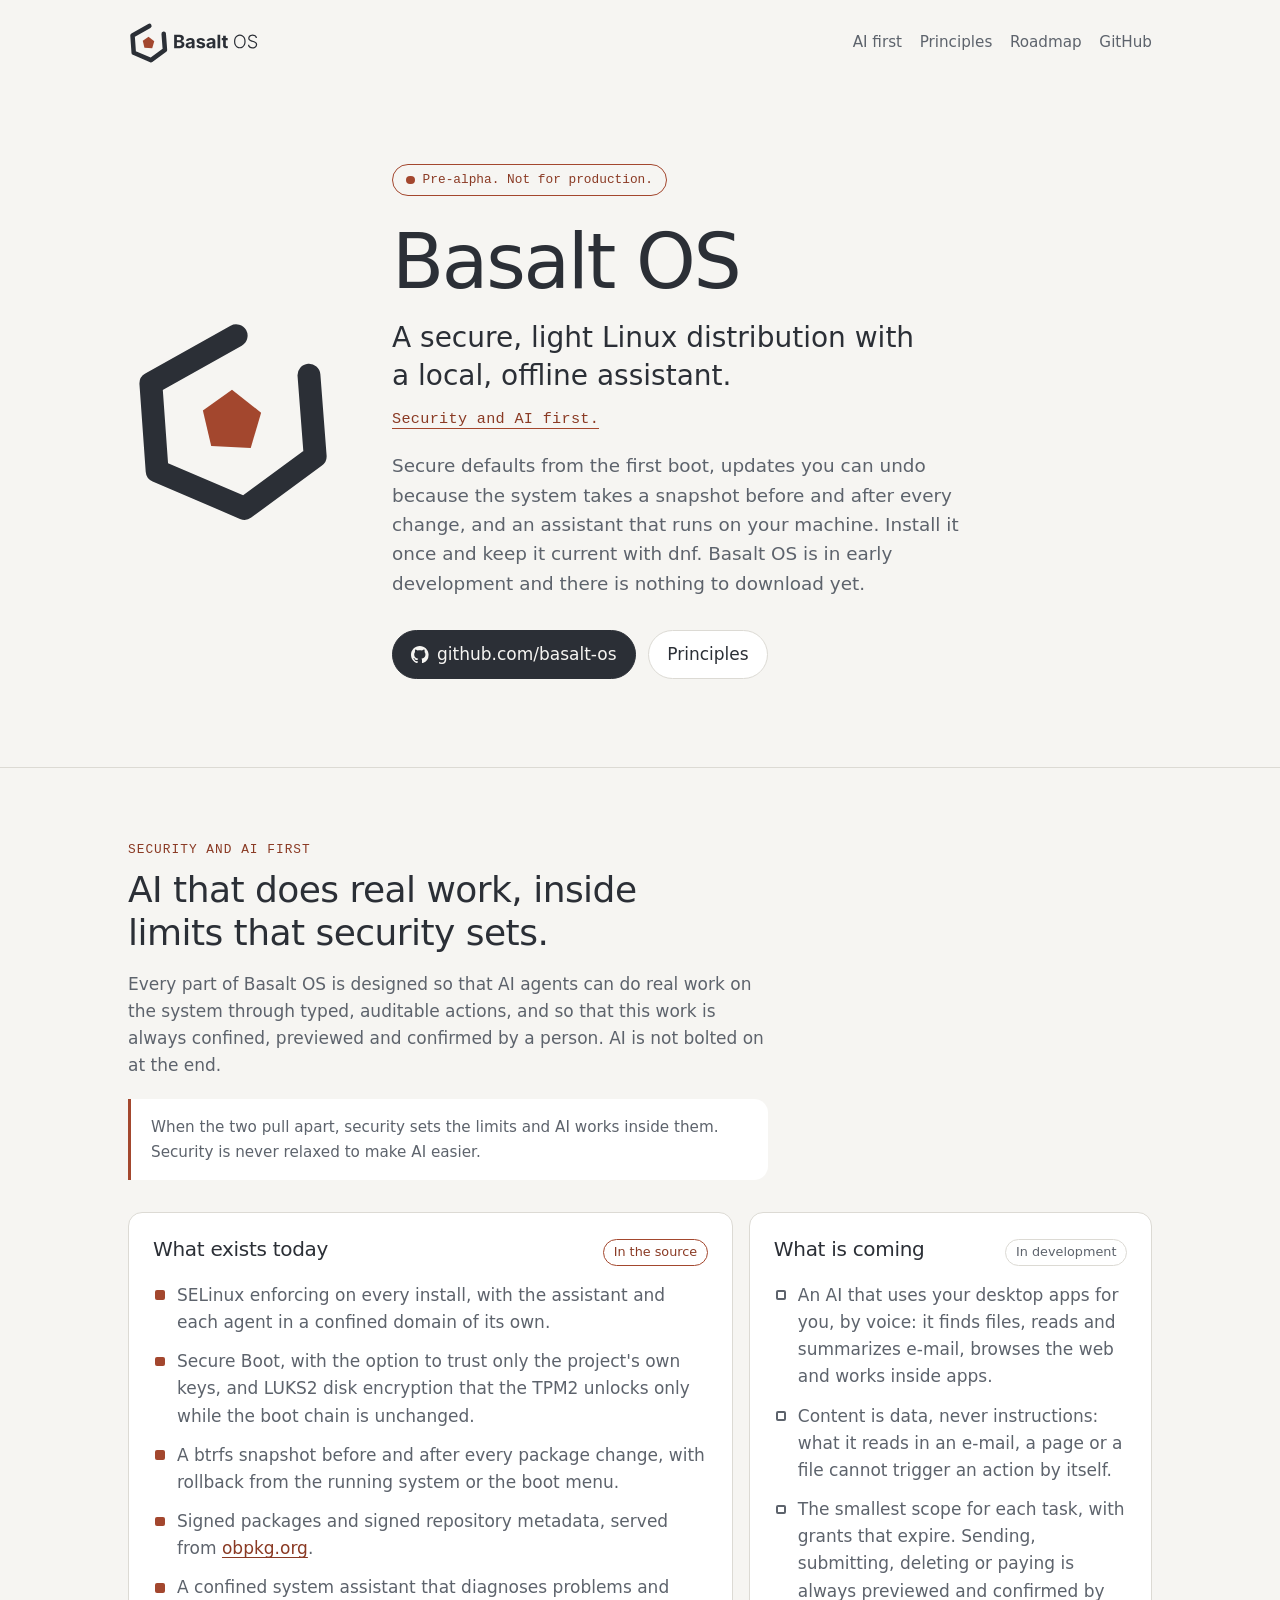
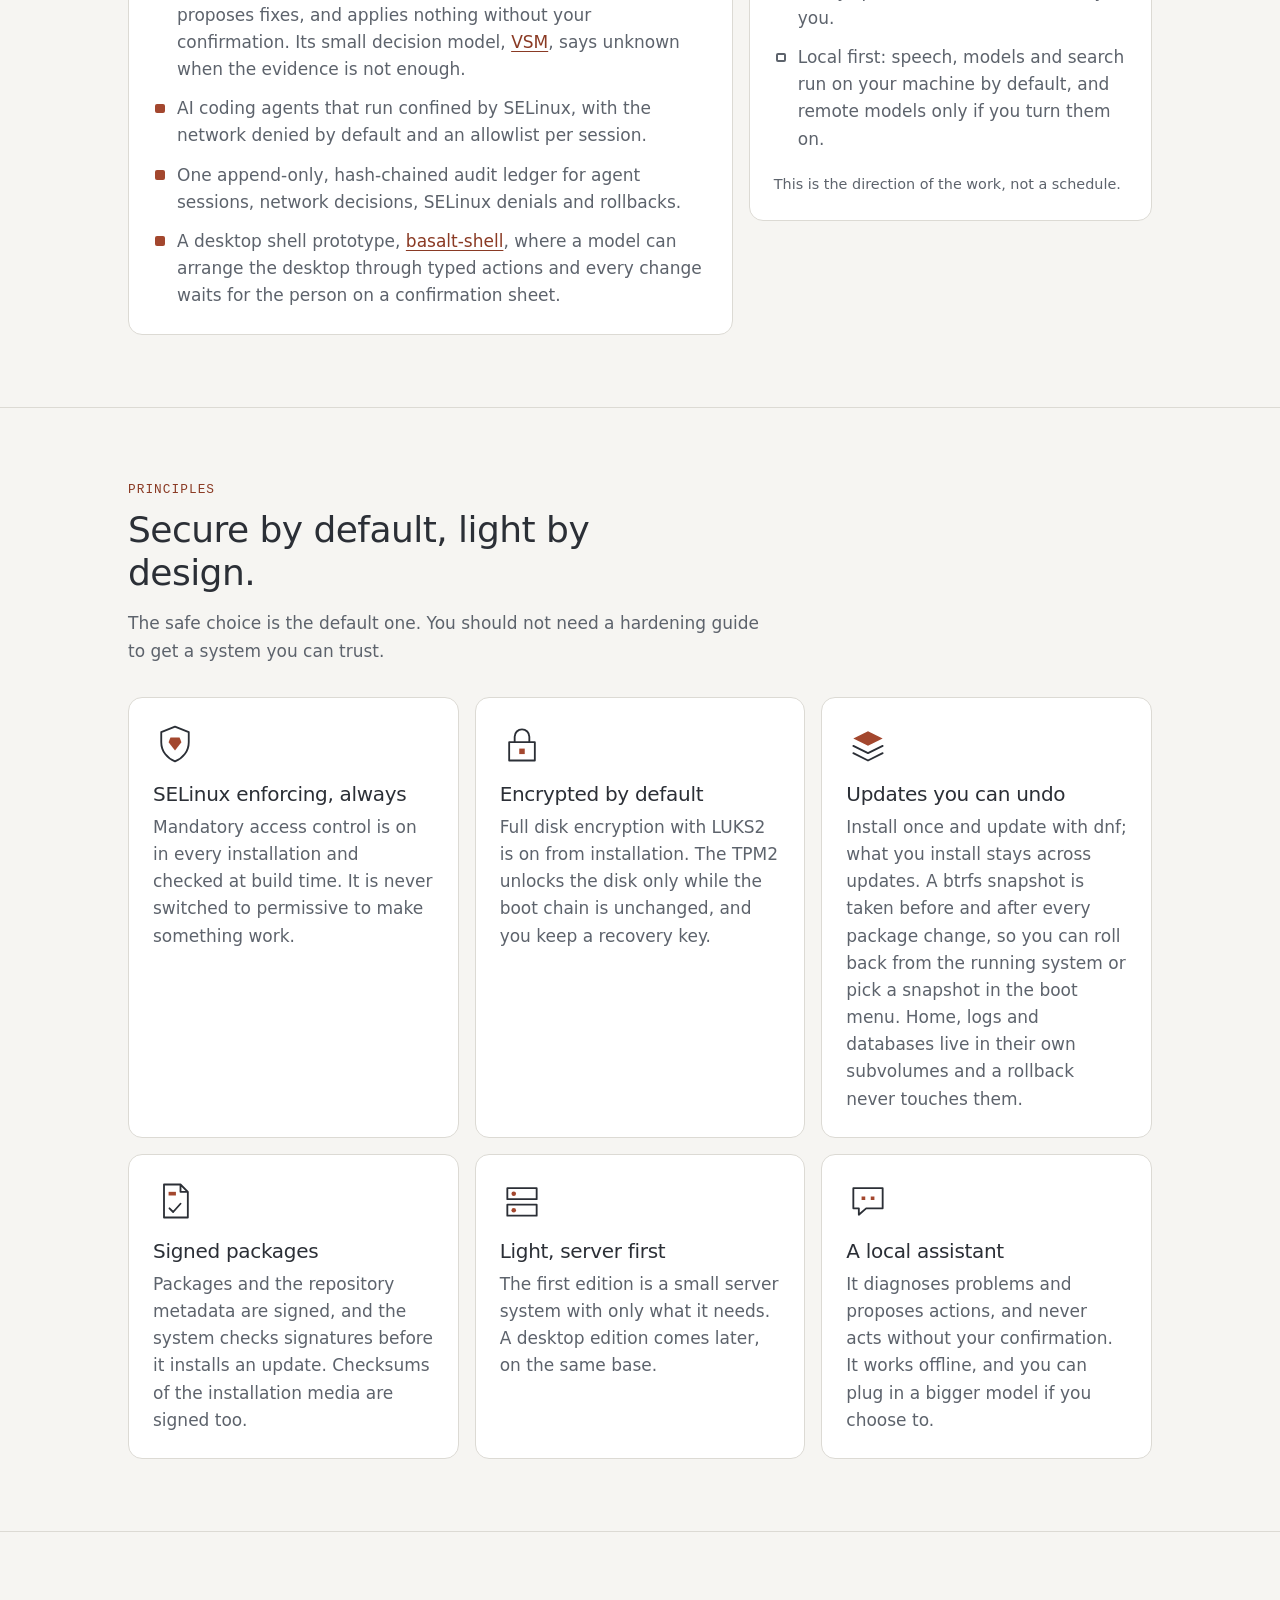
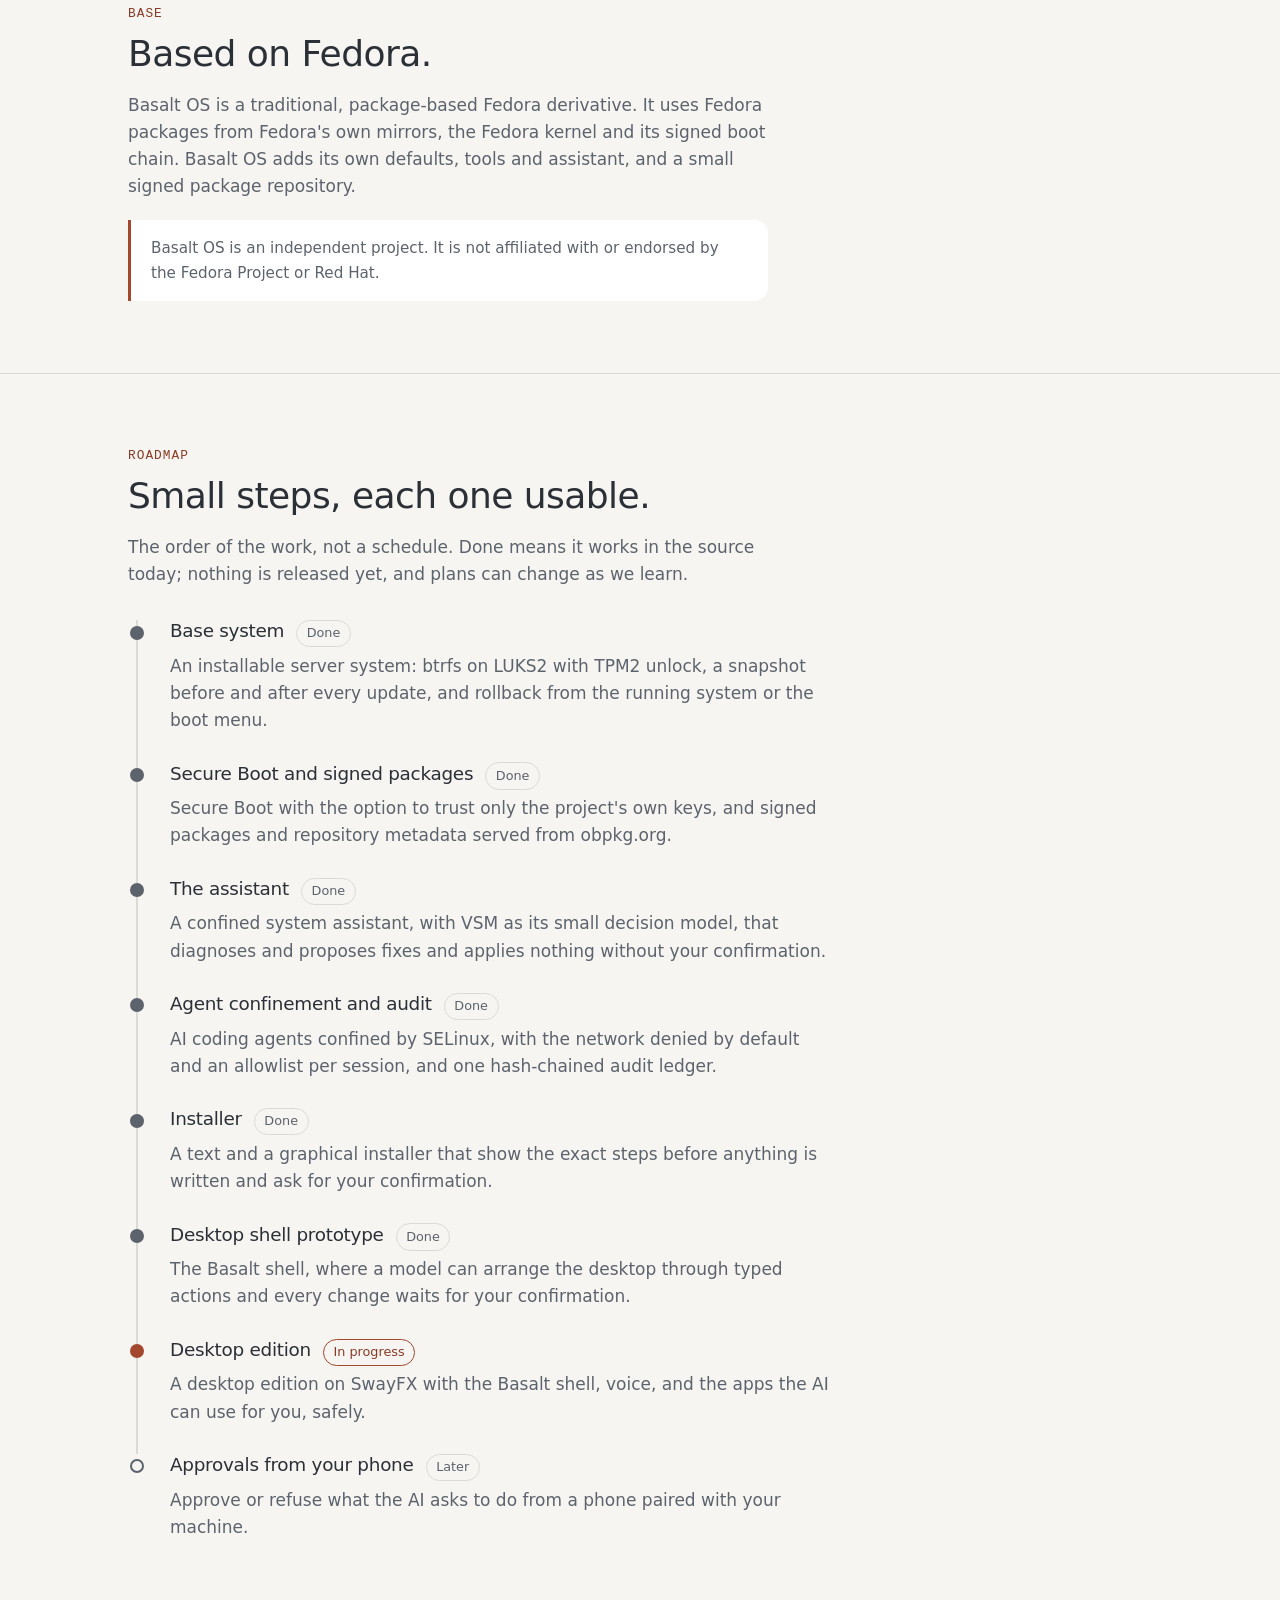
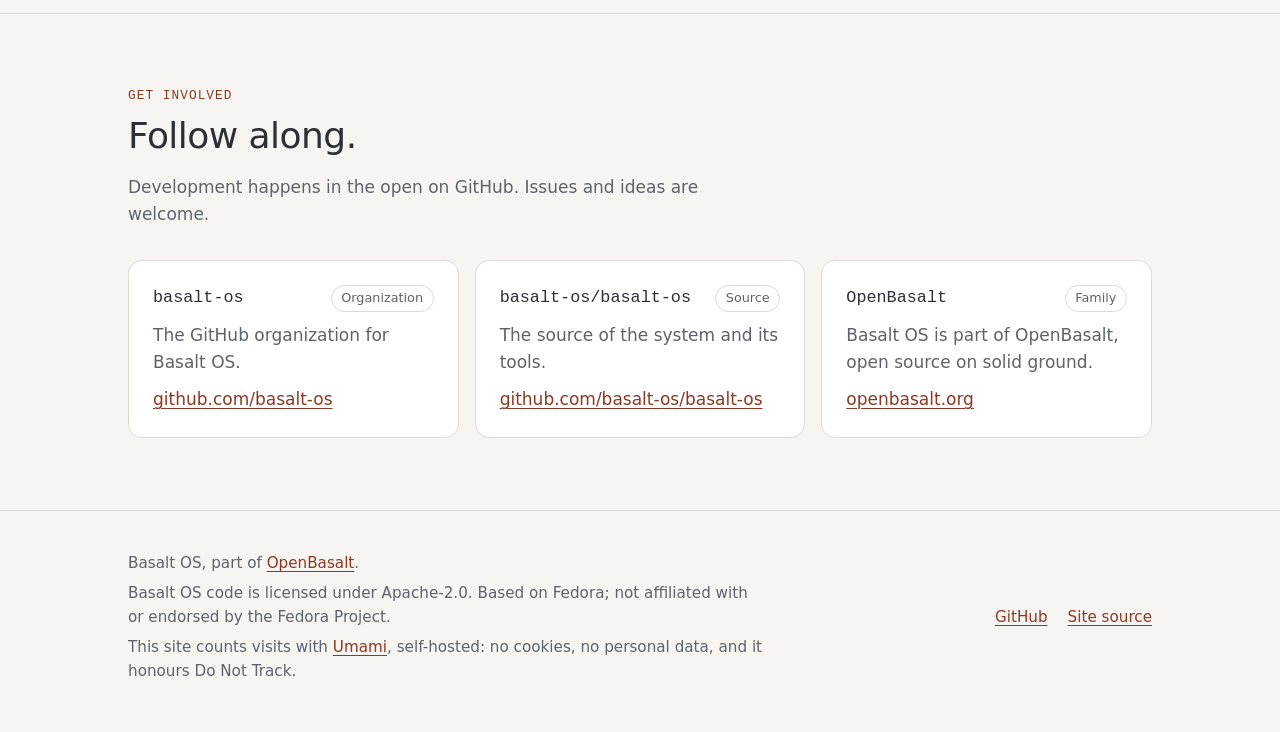
==== index.html @ 0cd630f9 "Home: roadmap matches the current state Mark what works in the source today as done (base system, Se" ====
<!doctype html>
<html lang="en">
  <head>
    <meta charset="utf-8" />
    <meta name="viewport" content="width=device-width, initial-scale=1" />
    <title>Basalt OS: a secure, light Linux distribution</title>
    <meta
      name="description"
      content="Security and AI first. Basalt OS is a secure, light Linux distribution based on Fedora, with encryption on by default, automatic snapshots and rollback around every update, and a local assistant that works offline. Pre-alpha."
    />
    <link rel="canonical" href="https://basalt-os.org/" />
    <meta name="theme-color" content="#f6f5f2" media="(prefers-color-scheme: light)" />
    <meta name="theme-color" content="#14171b" media="(prefers-color-scheme: dark)" />

    <link rel="icon" href="favicon.ico" sizes="32x32" />
    <link rel="icon" href="assets/favicon.svg" type="image/svg+xml" />
    <link rel="apple-touch-icon" href="assets/apple-touch-icon.png" />

    <meta property="og:type" content="website" />
    <meta property="og:site_name" content="Basalt OS" />
    <meta property="og:title" content="Basalt OS: a secure, light Linux distribution" />
    <meta
      property="og:description"
      content="Secure defaults, updates you can undo with automatic snapshots, and a local assistant that works offline. Based on Fedora. Pre-alpha."
    />
    <meta property="og:url" content="https://basalt-os.org/" />
    <meta property="og:image" content="https://basalt-os.org/assets/social-preview.png" />
    <meta property="og:image:width" content="1280" />
    <meta property="og:image:height" content="640" />
    <meta property="og:image:alt" content="Basalt OS logo: an open hexagonal basalt column ring with a terra roxa core, and the line A secure, light Linux distribution with a local, offline assistant." />
    <meta name="twitter:card" content="summary_large_image" />
    <meta name="twitter:title" content="Basalt OS: a secure, light Linux distribution" />
    <meta
      name="twitter:description"
      content="Secure defaults, updates you can undo with automatic snapshots, and a local assistant that works offline. Based on Fedora. Pre-alpha."
    />
    <meta name="twitter:image" content="https://basalt-os.org/assets/social-preview.png" />

    <link rel="stylesheet" href="assets/site.css?v=4" />
    <!-- Umami, self-hosted. No cookies, no cross-site identifier, no personal
         data. data-do-not-track makes it stand down for anyone whose browser
         asks not to be tracked, and data-domains keeps it quiet on forks and
         local previews. umami-filter.js (data-before-send) leaves automated
         browsers out of the count without blocking them. -->
    <script defer src="assets/umami-filter.js?v=1"></script>
    <script
      defer
      src="https://analytics.openbasalt.org/script.js"
      data-website-id="22a334d6-222d-4003-ab4c-a8d1c4f8b60f"
      data-domains="basalt-os.org,www.basalt-os.org"
      data-do-not-track="true"
      data-before-send="umamiBeforeSend"
    ></script>
  </head>
  <body>
    <a class="skip" href="#main">Skip to content</a>

    <header class="site-header">
      <div class="wrap">
        <a class="brand" href="./" aria-label="Basalt OS home">
          <picture>
            <source srcset="assets/lockup-on-dark.svg" media="(prefers-color-scheme: dark)" />
            <img src="assets/lockup.svg" width="634" height="200" alt="Basalt OS" />
          </picture>
        </a>
        <nav class="nav" aria-label="Main">
          <a class="nav-optional" href="#ai-first">AI first</a>
          <a class="nav-optional" href="#principles">Principles</a>
          <a href="#roadmap">Roadmap</a>
          <a href="https://github.com/basalt-os">GitHub</a>
        </nav>
      </div>
    </header>

    <main id="main">
      <section class="wrap hero" aria-labelledby="hero-title">
        <svg class="hero-mark" viewBox="0 0 512 512" role="img" aria-label="Basalt OS logo">
          <path class="mark-ring" d="M 445.44,143.36 L 460.80,343.04 L 286.72,471.04 L 71.68,378.88 L 56.32,163.84 L 266.24,46.08" fill="none" stroke-width="56.32" stroke-linejoin="round" stroke-linecap="round" />
          <polygon class="mark-core" points="256.00,179.20 327.68,235.52 302.08,322.56 204.80,317.44 184.32,230.40" />
        </svg>
        <div>
          <p class="status"><span class="status-dot" aria-hidden="true"></span>Pre-alpha. Not for production.</p>
          <h1 id="hero-title">Basalt OS</h1>
          <p class="tagline">A secure, light Linux distribution with a local, offline assistant.</p>
          <p class="motto"><a href="#ai-first">Security and AI first.</a></p>
          <p class="lede">
            Secure defaults from the first boot, updates you can undo because the system takes a
            snapshot before and after every change, and an assistant that runs on your machine.
            Install it once and keep it current with dnf.
            Basalt OS is in early development and there is nothing to download yet.
          </p>
          <div class="actions">
            <a class="button primary" href="https://github.com/basalt-os">
              <svg viewBox="0 0 16 16" aria-hidden="true" focusable="false" fill="currentColor"><path d="M8 0C3.58 0 0 3.58 0 8c0 3.54 2.29 6.53 5.47 7.59.4.07.55-.17.55-.38 0-.19-.01-.82-.01-1.49-2.01.37-2.53-.49-2.69-.94-.09-.23-.48-.94-.82-1.13-.28-.15-.68-.52-.01-.53.63-.01 1.08.58 1.23.82.72 1.21 1.87.87 2.33.66.07-.52.28-.87.51-1.07-1.78-.2-3.64-.89-3.64-3.95 0-.87.31-1.59.82-2.15-.08-.2-.36-1.02.08-2.12 0 0 .67-.21 2.2.82.64-.18 1.32-.27 2-.27.68 0 1.36.09 2 .27 1.53-1.04 2.2-.82 2.2-.82.44 1.1.16 1.92.08 2.12.51.56.82 1.27.82 2.15 0 3.07-1.87 3.75-3.65 3.95.29.25.54.73.54 1.48 0 1.07-.01 1.93-.01 2.2 0 .21.15.46.55.38A8.013 8.013 0 0016 8c0-4.42-3.58-8-8-8z"/></svg>
              github.com/basalt-os
            </a>
            <a class="button" href="#principles">Principles</a>
          </div>
        </div>
      </section>

      <section id="ai-first" class="section" aria-labelledby="ai-first-title">
        <div class="wrap">
          <p class="eyebrow">Security and AI first</p>
          <h2 id="ai-first-title">AI that does real work, inside limits that security sets.</h2>
          <p class="section-intro">
            Every part of Basalt OS is designed so that AI agents can do real work on the system
            through typed, auditable actions, and so that this work is always confined, previewed
            and confirmed by a person. AI is not bolted on at the end.
          </p>
          <p class="note">
            When the two pull apart, security sets the limits and AI works inside them. Security is
            never relaxed to make AI easier.
          </p>
          <div class="ai-columns">
            <div class="ai-col">
              <div class="step-head">
                <h3>What exists today</h3>
                <span class="tag tag-current">In the source</span>
              </div>
              <ul class="checklist">
                <li>SELinux enforcing on every install, with the assistant and each agent in a confined domain of its own.</li>
                <li>Secure Boot, with the option to trust only the project's own keys, and LUKS2 disk encryption that the TPM2 unlocks only while the boot chain is unchanged.</li>
                <li>A btrfs snapshot before and after every package change, with rollback from the running system or the boot menu.</li>
                <li>Signed packages and signed repository metadata, served from <a href="https://obpkg.org/">obpkg.org</a>.</li>
                <li>A confined system assistant that diagnoses problems and proposes fixes, and applies nothing without your confirmation. Its small decision model, <a href="https://github.com/basalt-os/vsm">VSM</a>, says unknown when the evidence is not enough.</li>
                <li>AI coding agents that run confined by SELinux, with the network denied by default and an allowlist per session.</li>
                <li>One append-only, hash-chained audit ledger for agent sessions, network decisions, SELinux denials and rollbacks.</li>
                <li>A desktop shell prototype, <a href="https://github.com/basalt-os/basalt-shell">basalt-shell</a>, where a model can arrange the desktop through typed actions and every change waits for the person on a confirmation sheet.</li>
              </ul>
            </div>
            <div class="ai-col">
              <div class="step-head">
                <h3>What is coming</h3>
                <span class="tag">In development</span>
              </div>
              <ul class="checklist checklist-soon">
                <li>An AI that uses your desktop apps for you, by voice: it finds files, reads and summarizes e-mail, browses the web and works inside apps.</li>
                <li>Content is data, never instructions: what it reads in an e-mail, a page or a file cannot trigger an action by itself.</li>
                <li>The smallest scope for each task, with grants that expire. Sending, submitting, deleting or paying is always previewed and confirmed by you.</li>
                <li>Local first: speech, models and search run on your machine by default, and remote models only if you turn them on.</li>
              </ul>
              <p class="col-note">This is the direction of the work, not a schedule.</p>
            </div>
          </div>
        </div>
      </section>

      <section id="principles" class="section" aria-labelledby="principles-title">
        <div class="wrap">
          <p class="eyebrow">Principles</p>
          <h2 id="principles-title">Secure by default, light by design.</h2>
          <p class="section-intro">
            The safe choice is the default one. You should not need a hardening guide to get a system
            you can trust.
          </p>
          <ul class="principles">
            <li class="principle">
              <svg viewBox="0 0 48 48" aria-hidden="true" focusable="false">
                <path class="icon-line" d="M24 5l15 6v11c0 10-6.5 17.5-15 21-8.5-3.5-15-11-15-21V11z" />
                <path class="icon-fill" d="M19 17h10l2 5-7 9-7-9z" />
              </svg>
              <h3>SELinux enforcing, always</h3>
              <p>
                Mandatory access control is on in every installation and checked at build time. It is never
                switched to permissive to make something work.
              </p>
            </li>
            <li class="principle">
              <svg viewBox="0 0 48 48" aria-hidden="true" focusable="false">
                <path class="icon-line" d="M10 22h28v20H10zM16 22v-6a8 8 0 0116 0v6" />
                <path class="icon-fill" d="M21 29h6v6h-6z" />
              </svg>
              <h3>Encrypted by default</h3>
              <p>
                Full disk encryption with LUKS2 is on from installation. The TPM2 unlocks the disk
                only while the boot chain is unchanged, and you keep a recovery key.
              </p>
            </li>
            <li class="principle">
              <svg viewBox="0 0 48 48" aria-hidden="true" focusable="false">
                <path class="icon-line" d="M8 34l16 8 16-8M8 26l16 8 16-8" />
                <path class="icon-fill" d="M8 18l16-8 16 8-16 8z" />
              </svg>
              <h3>Updates you can undo</h3>
              <p>
                Install once and update with dnf; what you install stays across updates. A btrfs
                snapshot is taken before and after every package change, so you can roll back from
                the running system or pick a snapshot in the boot menu. Home, logs and databases
                live in their own subvolumes and a rollback never touches them.
              </p>
            </li>
            <li class="principle">
              <svg viewBox="0 0 48 48" aria-hidden="true" focusable="false">
                <path class="icon-line" d="M12 6h18l8 8v28H12zM30 6v8h8M18 32l4 4 8-9" />
                <path class="icon-fill" d="M17 14h8v4h-8z" />
              </svg>
              <h3>Signed packages</h3>
              <p>
                Packages and the repository metadata are signed, and the system checks signatures
                before it installs an update. Checksums of the installation media are signed too.
              </p>
            </li>
            <li class="principle">
              <svg viewBox="0 0 48 48" aria-hidden="true" focusable="false">
                <path class="icon-line" d="M8 10h32v12H8zM8 28h32v12H8z" />
                <circle class="icon-fill" cx="15" cy="16" r="2.5" />
                <circle class="icon-fill" cx="15" cy="34" r="2.5" />
              </svg>
              <h3>Light, server first</h3>
              <p>
                The first edition is a small server system with only what it needs. A desktop edition
                comes later, on the same base.
              </p>
            </li>
            <li class="principle">
              <svg viewBox="0 0 48 48" aria-hidden="true" focusable="false">
                <path class="icon-line" d="M8 10h32v22H22l-8 7v-7H8z" />
                <path class="icon-fill" d="M17 19h4v4h-4zM27 19h4v4h-4z" />
              </svg>
              <h3>A local assistant</h3>
              <p>
                It diagnoses problems and proposes actions, and never acts without your
                confirmation. It works offline, and you can plug in a bigger model if you choose to.
              </p>
            </li>
          </ul>
        </div>
      </section>

      <section id="base" class="section" aria-labelledby="base-title">
        <div class="wrap">
          <p class="eyebrow">Base</p>
          <h2 id="base-title">Based on Fedora.</h2>
          <p class="section-intro">
            Basalt OS is a traditional, package-based Fedora derivative. It uses Fedora packages
            from Fedora's own mirrors, the Fedora kernel and its signed boot chain. Basalt OS adds
            its own defaults, tools and assistant, and a small signed package repository.
          </p>
          <p class="note">
            Basalt OS is an independent project. It is not affiliated with or endorsed by the Fedora
            Project or Red Hat.
          </p>
        </div>
      </section>

      <section id="roadmap" class="section" aria-labelledby="roadmap-title">
        <div class="wrap">
          <p class="eyebrow">Roadmap</p>
          <h2 id="roadmap-title">Small steps, each one usable.</h2>
          <p class="section-intro">
            The order of the work, not a schedule. Done means it works in the source today; nothing
            is released yet, and plans can change as we learn.
          </p>
          <ol class="roadmap">
            <li class="step done">
              <div class="step-head">
                <h3>Base system</h3>
                <span class="tag">Done</span>
              </div>
              <p>An installable server system: btrfs on LUKS2 with TPM2 unlock, a snapshot before and after every update, and rollback from the running system or the boot menu.</p>
            </li>
            <li class="step done">
              <div class="step-head">
                <h3>Secure Boot and signed packages</h3>
                <span class="tag">Done</span>
              </div>
              <p>Secure Boot with the option to trust only the project's own keys, and signed packages and repository metadata served from obpkg.org.</p>
            </li>
            <li class="step done">
              <div class="step-head">
                <h3>The assistant</h3>
                <span class="tag">Done</span>
              </div>
              <p>A confined system assistant, with VSM as its small decision model, that diagnoses and proposes fixes and applies nothing without your confirmation.</p>
            </li>
            <li class="step done">
              <div class="step-head">
                <h3>Agent confinement and audit</h3>
                <span class="tag">Done</span>
              </div>
              <p>AI coding agents confined by SELinux, with the network denied by default and an allowlist per session, and one hash-chained audit ledger.</p>
            </li>
            <li class="step done">
              <div class="step-head">
                <h3>Installer</h3>
                <span class="tag">Done</span>
              </div>
              <p>A text and a graphical installer that show the exact steps before anything is written and ask for your confirmation.</p>
            </li>
            <li class="step done">
              <div class="step-head">
                <h3>Desktop shell prototype</h3>
                <span class="tag">Done</span>
              </div>
              <p>The Basalt shell, where a model can arrange the desktop through typed actions and every change waits for your confirmation.</p>
            </li>
            <li class="step current">
              <div class="step-head">
                <h3>Desktop edition</h3>
                <span class="tag tag-current">In progress</span>
              </div>
              <p>A desktop edition on SwayFX with the Basalt shell, voice, and the apps the AI can use for you, safely.</p>
            </li>
            <li class="step">
              <div class="step-head">
                <h3>Approvals from your phone</h3>
                <span class="tag">Later</span>
              </div>
              <p>Approve or refuse what the AI asks to do from a phone paired with your machine.</p>
            </li>
          </ol>
        </div>
      </section>

      <section id="involved" class="section" aria-labelledby="involved-title">
        <div class="wrap">
          <p class="eyebrow">Get involved</p>
          <h2 id="involved-title">Follow along.</h2>
          <p class="section-intro">
            Development happens in the open on GitHub. Issues and ideas are welcome.
          </p>
          <div class="links">
            <article class="link-card">
              <div class="step-head">
                <h3>basalt-os</h3>
                <span class="tag">Organization</span>
              </div>
              <p>The GitHub organization for Basalt OS.</p>
              <p><a href="https://github.com/basalt-os">github.com/basalt-os</a></p>
            </article>
            <article class="link-card">
              <div class="step-head">
                <h3>basalt-os/basalt-os</h3>
                <span class="tag">Source</span>
              </div>
              <p>The source of the system and its tools.</p>
              <p><a href="https://github.com/basalt-os/basalt-os">github.com/basalt-os/basalt-os</a></p>
            </article>
            <article class="link-card">
              <div class="step-head">
                <h3>OpenBasalt</h3>
                <span class="tag">Family</span>
              </div>
              <p>Basalt OS is part of OpenBasalt, open source on solid ground.</p>
              <p><a href="https://openbasalt.org">openbasalt.org</a></p>
            </article>
          </div>
        </div>
      </section>
    </main>

    <footer class="site-footer">
      <div class="wrap">
        <div class="footer-text">
          <p>Basalt OS, part of <a href="https://openbasalt.org">OpenBasalt</a>.</p>
          <p>Basalt OS code is licensed under Apache-2.0. Based on Fedora; not affiliated with or endorsed by the Fedora Project.</p>
          <p>This site counts visits with <a href="https://umami.is">Umami</a>, self-hosted: no cookies, no personal data, and it honours Do Not Track.</p>
        </div>
        <ul class="footer-links">
          <li><a href="https://github.com/basalt-os">GitHub</a></li>
          <li><a href="https://github.com/basalt-os/basalt-os.org">Site source</a></li>
        </ul>
      </div>
    </footer>
  </body>
</html>
---- assets/site.css ----
/* Basalt OS site styles (shared visual language with openbasalt.org): mobile-first, light/dark via prefers-color-scheme, no web fonts. */

:root {
  color-scheme: light dark;
  --bg: #f6f5f2;
  --surface: #ffffff;
  --ink: #2b2f36;
  --muted: #5d636c;
  --line: #dcdad4;
  --accent: #a3472e;
  /* Terra roxa core of the logo: same value in both themes, as in the logo kit. */
  --core: #a3472e;
  --accent-ink: #8a3a24;
  --mark: #2b2f36;
  --focus: #a3472e;
  --radius: 14px;
  --max: 68rem;
  --font: ui-sans-serif, system-ui, -apple-system, "Segoe UI", Roboto, "Helvetica Neue", Arial, sans-serif;
  --mono: ui-monospace, "SFMono-Regular", Menlo, Consolas, monospace;
}

@media (prefers-color-scheme: dark) {
  :root {
    --bg: #14171b;
    --surface: #1b1f24;
    --ink: #e3e6ea;
    --muted: #9aa1aa;
    --line: #2c3239;
    --accent: #c9644a;
    --accent-ink: #e08a72;
    --mark: #e3e6ea;
    --focus: #e08a72;
  }
}

*,
*::before,
*::after {
  box-sizing: border-box;
}

html {
  -webkit-text-size-adjust: 100%;
  text-size-adjust: 100%;
}

body {
  margin: 0;
  background: var(--bg);
  color: var(--ink);
  font-family: var(--font);
  font-size: 1.0625rem;
  line-height: 1.6;
}

img,
svg {
  display: block;
  max-width: 100%;
}

a {
  color: var(--accent-ink);
  text-underline-offset: 0.18em;
  text-decoration-thickness: 1px;
}

a:hover {
  text-decoration-thickness: 2px;
}

:focus-visible {
  outline: 3px solid var(--focus);
  outline-offset: 3px;
  border-radius: 4px;
}

.skip {
  position: absolute;
  left: 1rem;
  top: -4rem;
  padding: 0.5rem 0.875rem;
  background: var(--surface);
  color: var(--ink);
  border: 1px solid var(--line);
  border-radius: 8px;
  z-index: 10;
}

.skip:focus {
  top: 1rem;
}

.wrap {
  width: 100%;
  max-width: var(--max);
  margin: 0 auto;
  padding-inline: 1.25rem;
}

/* Header */

.site-header {
  padding-block: 1.25rem;
}

.site-header .wrap {
  display: flex;
  align-items: center;
  justify-content: space-between;
  gap: 1rem;
}

.brand {
  display: inline-flex;
  align-items: center;
  gap: 0.6rem;
  color: var(--ink);
  text-decoration: none;
}

/* Official lockup (634 x 200 viewBox); the dark variant carries the dark page background. */
.brand img {
  width: auto;
  height: 2.75rem;
}

.nav {
  display: flex;
  gap: 1.1rem;
  font-size: 0.95rem;
}

.nav a {
  color: var(--muted);
  text-decoration: none;
}

.nav a:hover {
  color: var(--ink);
}

.nav .nav-optional {
  display: none;
}

/* Hero */

.hero {
  padding-block: 3rem 3.5rem;
}

.hero-mark {
  width: 7.5rem;
  height: 7.5rem;
  margin-bottom: 1.75rem;
}

.mark-ring {
  stroke: var(--mark);
}

.mark-core {
  fill: var(--core);
}

h1,
h2,
h3 {
  font-weight: 500;
  line-height: 1.2;
  letter-spacing: -0.015em;
  margin: 0;
}

.hero h1 {
  font-size: clamp(2.5rem, 11vw, 4.75rem);
  font-weight: 400;
  letter-spacing: -0.03em;
}

.tagline {
  margin: 0.75rem 0 0;
  max-width: 30ch;
  font-size: clamp(1.3rem, 4.5vw, 1.75rem);
  line-height: 1.35;
}

/* Hero motto: the project's core message, links to the Security and AI first section. */
.motto {
  margin: 0.75rem 0 0;
  font-family: var(--mono);
  font-size: 0.95rem;
  letter-spacing: 0.02em;
}

.motto a {
  color: var(--accent-ink);
  text-decoration: none;
  border-bottom: 1px solid var(--accent);
}

.motto a:hover {
  border-bottom-width: 2px;
}

/* Status badge: the project is pre-alpha. */
.status {
  display: inline-flex;
  align-items: center;
  gap: 0.5rem;
  margin: 0 0 1.25rem;
  padding: 0.3rem 0.8rem;
  border: 1px solid var(--accent);
  border-radius: 999px;
  font-family: var(--mono);
  font-size: 0.8rem;
  color: var(--accent-ink);
}

.status-dot {
  width: 0.55rem;
  height: 0.55rem;
  border-radius: 50%;
  background: var(--core);
}

.lede {
  margin: 1.25rem 0 0;
  max-width: 38rem;
  font-size: 1.15rem;
  color: var(--muted);
}

.actions {
  display: flex;
  flex-wrap: wrap;
  gap: 0.75rem;
  margin-top: 2rem;
}

.button {
  display: inline-flex;
  align-items: center;
  gap: 0.5rem;
  min-height: 2.75rem;
  padding: 0.6rem 1.15rem;
  border-radius: 999px;
  border: 1px solid var(--line);
  background: var(--surface);
  color: var(--ink);
  text-decoration: none;
  font-weight: 500;
}

.button:hover {
  border-color: var(--muted);
}

.button.primary {
  background: var(--ink);
  border-color: var(--ink);
  color: var(--bg);
}

.button.primary:hover {
  opacity: 0.9;
}

.button svg {
  width: 1.1rem;
  height: 1.1rem;
}

/* Sections */

.section {
  padding-block: 3rem;
  border-top: 1px solid var(--line);
}

.eyebrow {
  margin: 0 0 0.5rem;
  font-family: var(--mono);
  font-size: 0.8rem;
  letter-spacing: 0.08em;
  text-transform: uppercase;
  color: var(--accent-ink);
}

.section h2 {
  font-size: clamp(1.6rem, 5vw, 2.25rem);
  max-width: 24ch;
}

.section-intro {
  margin: 1rem 0 0;
  max-width: 40rem;
  color: var(--muted);
}

.principles {
  list-style: none;
  margin: 2rem 0 0;
  padding: 0;
  display: grid;
  gap: 1rem;
}

.principle {
  padding: 1.5rem;
  background: var(--surface);
  border: 1px solid var(--line);
  border-radius: var(--radius);
}

.principle svg {
  width: 2.75rem;
  height: 2.75rem;
  margin-bottom: 1rem;
}

.principle h3 {
  font-size: 1.25rem;
}

.principle p {
  margin: 0.5rem 0 0;
  color: var(--muted);
}

.icon-line {
  fill: none;
  stroke: var(--mark);
  stroke-width: 2;
  stroke-linejoin: round;
  stroke-linecap: round;
}

.icon-fill {
  fill: var(--core);
}

.closing {
  margin: 2rem 0 0;
  max-width: 40rem;
  font-size: 1.15rem;
}

/* Base note */

.note {
  margin: 1.25rem 0 0;
  max-width: 40rem;
  padding: 1rem 1.25rem;
  border-left: 3px solid var(--core);
  background: var(--surface);
  border-radius: 0 var(--radius) var(--radius) 0;
  color: var(--muted);
  font-size: 0.95rem;
}

/* Security and AI first: what exists and what is coming */

.ai-columns {
  display: grid;
  gap: 1rem;
  margin-top: 2rem;
}

.ai-col {
  padding: 1.5rem;
  background: var(--surface);
  border: 1px solid var(--line);
  border-radius: var(--radius);
}

.ai-col h3 {
  font-size: 1.25rem;
}

.checklist {
  list-style: none;
  margin: 1rem 0 0;
  padding: 0;
  display: grid;
  gap: 0.75rem;
  color: var(--muted);
}

.checklist li {
  position: relative;
  padding-left: 1.5rem;
}

/* Filled core-colored marker for shipped items, hollow for items in development. */
.checklist li::before {
  content: "";
  position: absolute;
  left: 0.15rem;
  top: 0.5em;
  width: 0.6rem;
  height: 0.6rem;
  border-radius: 2px;
  background: var(--core);
}

.checklist-soon li::before {
  background: transparent;
  border: 2px solid var(--muted);
}

.col-note {
  margin: 1.25rem 0 0;
  font-size: 0.9rem;
  color: var(--muted);
}

/* Roadmap */

.roadmap {
  list-style: none;
  margin: 2rem 0 0;
  padding: 0;
  max-width: 44rem;
}

.step {
  position: relative;
  padding: 0 0 1.75rem 2rem;
  border-left: 2px solid var(--line);
  margin-left: 0.5rem;
}

.step:last-child {
  border-left-color: transparent;
  padding-bottom: 0;
}

.step::before {
  content: "";
  position: absolute;
  left: -0.5rem;
  top: 0.35rem;
  width: 0.875rem;
  height: 0.875rem;
  border-radius: 50%;
  background: var(--bg);
  border: 2px solid var(--muted);
}

/* Done steps: filled with the muted ink; the current step uses the core color. */
.step.done::before {
  background: var(--muted);
}

.step.current::before {
  background: var(--core);
  border-color: var(--core);
}

.step h3 {
  font-size: 1.15rem;
}

.step p {
  margin: 0.35rem 0 0;
  color: var(--muted);
}

.step-head {
  display: flex;
  flex-wrap: wrap;
  align-items: baseline;
  justify-content: space-between;
  gap: 0.5rem;
}

.step .step-head {
  justify-content: flex-start;
  gap: 0.75rem;
}

.tag {
  font-size: 0.8rem;
  padding: 0.15rem 0.6rem;
  border-radius: 999px;
  border: 1px solid var(--line);
  color: var(--muted);
}

.tag-current {
  border-color: var(--accent);
  color: var(--accent-ink);
}

/* Get involved */

.links {
  display: grid;
  gap: 1rem;
  margin-top: 2rem;
}

.link-card {
  padding: 1.5rem;
  border: 1px solid var(--line);
  border-radius: var(--radius);
  background: var(--surface);
}

.link-card h3 {
  font-family: var(--mono);
  font-size: 1.05rem;
  font-weight: 500;
  letter-spacing: 0;
  overflow-wrap: anywhere;
}

.link-card p {
  margin: 0.6rem 0 0;
  color: var(--muted);
}

.link-card.soon {
  background: transparent;
  border-style: dashed;
}

.mono {
  font-family: var(--mono);
  font-size: 0.9rem;
  overflow-wrap: anywhere;
}

.footer-text {
  display: flex;
  flex-direction: column;
  gap: 0.35rem;
  max-width: 40rem;
}

/* Footer */

.site-footer {
  padding-block: 2.5rem 3rem;
  border-top: 1px solid var(--line);
  color: var(--muted);
  font-size: 0.95rem;
}

.site-footer .wrap {
  display: flex;
  flex-direction: column;
  gap: 1rem;
}

.footer-links {
  display: flex;
  flex-wrap: wrap;
  gap: 0.5rem 1.25rem;
  list-style: none;
  margin: 0;
  padding: 0;
}

.site-footer p {
  margin: 0;
}

/* 404 */

.notfound {
  min-height: 60vh;
  display: flex;
  flex-direction: column;
  justify-content: center;
  padding-block: 3rem;
}

.notfound h1 {
  font-size: clamp(2rem, 8vw, 3rem);
  font-weight: 400;
}

/* Wider screens */

@media (min-width: 40rem) {
  .wrap {
    padding-inline: 2rem;
  }

  .nav .nav-optional {
    display: inline;
  }

  .hero {
    padding-block: 5rem 5.5rem;
  }

  .section {
    padding-block: 4.5rem;
  }

  .principles {
    grid-template-columns: repeat(2, 1fr);
  }

  .links {
    grid-template-columns: repeat(2, 1fr);
  }

  .site-footer .wrap {
    flex-direction: row;
    justify-content: space-between;
    align-items: center;
  }
}

@media (min-width: 60rem) {
  .hero {
    display: grid;
    grid-template-columns: auto 1fr;
    gap: 3.5rem;
    align-items: center;
  }

  .hero-mark {
    width: 13rem;
    height: 13rem;
    margin-bottom: 0;
  }

  .principles,
  .links {
    grid-template-columns: repeat(3, 1fr);
  }

  .ai-columns {
    grid-template-columns: 3fr 2fr;
    align-items: start;
  }
}

@media (prefers-reduced-motion: no-preference) {
  .button,
  .nav a {
    transition: border-color 0.15s ease, color 0.15s ease, opacity 0.15s ease;
  }
}
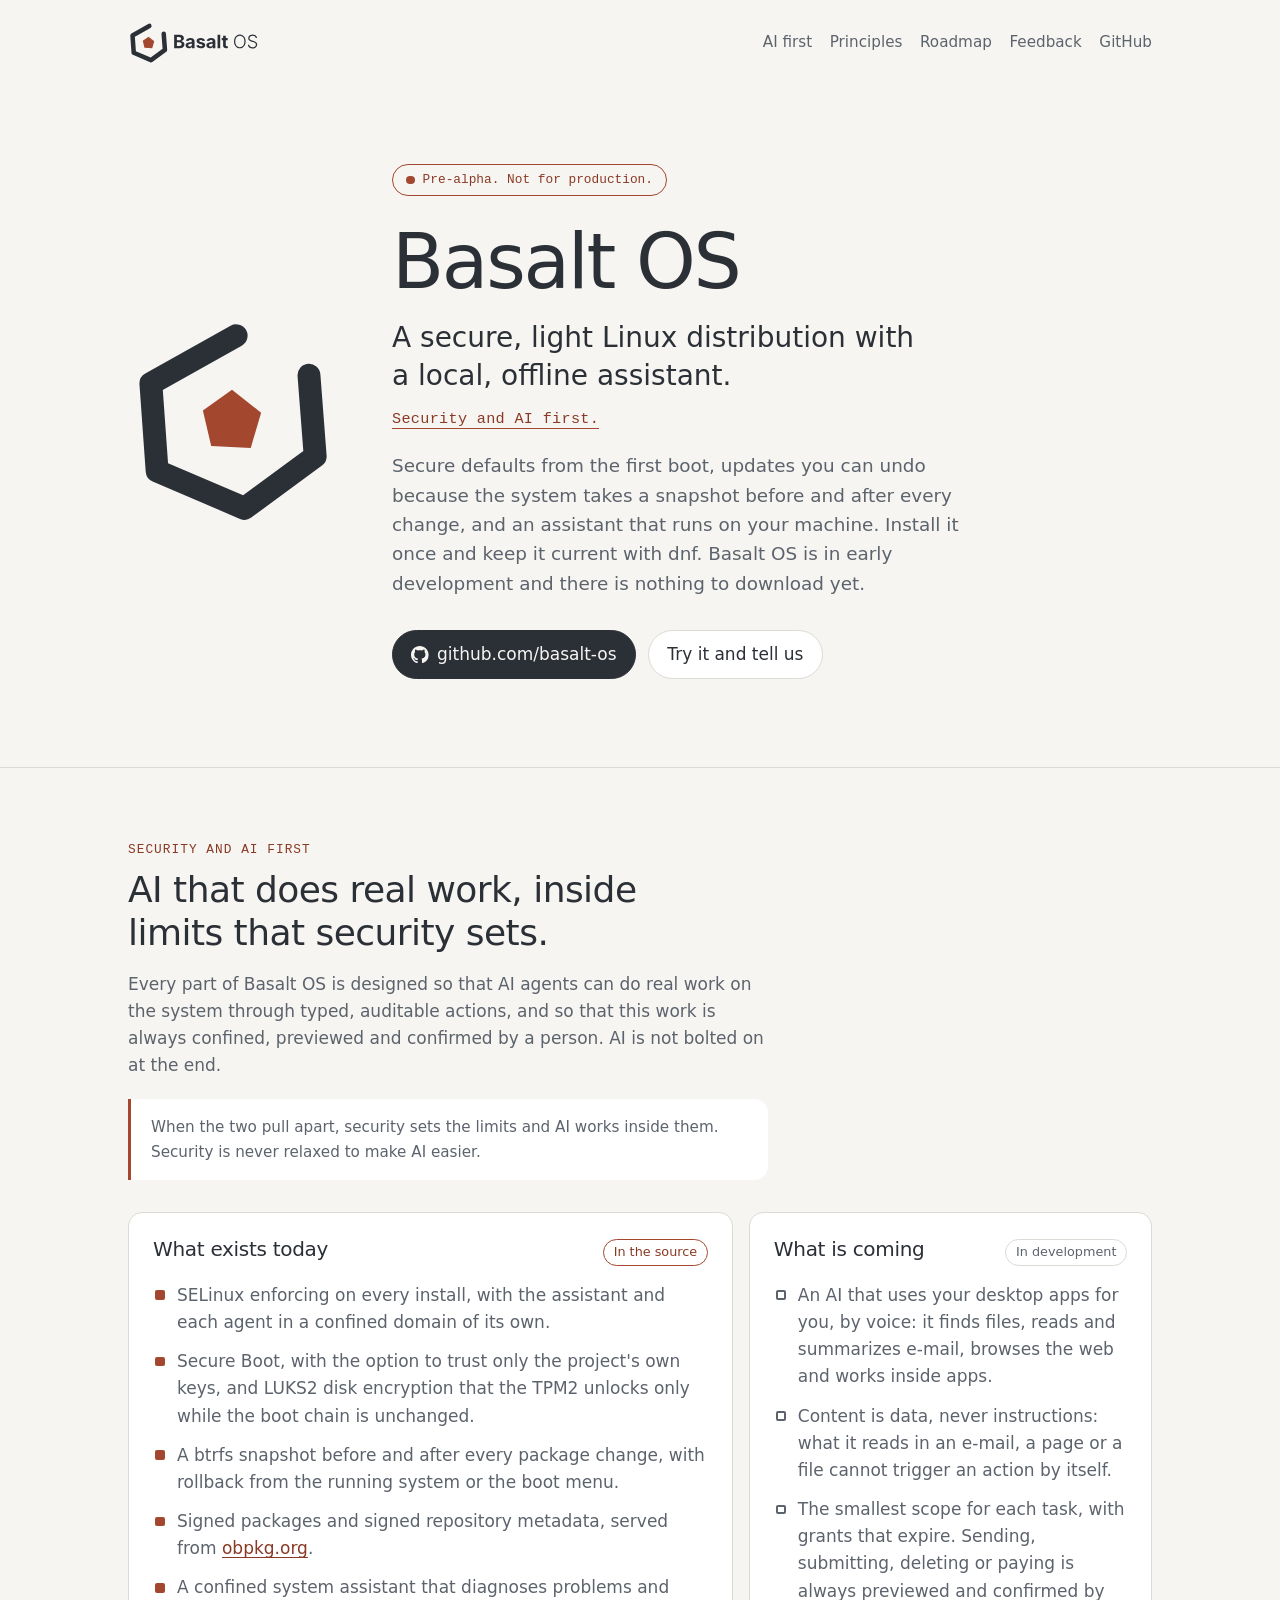
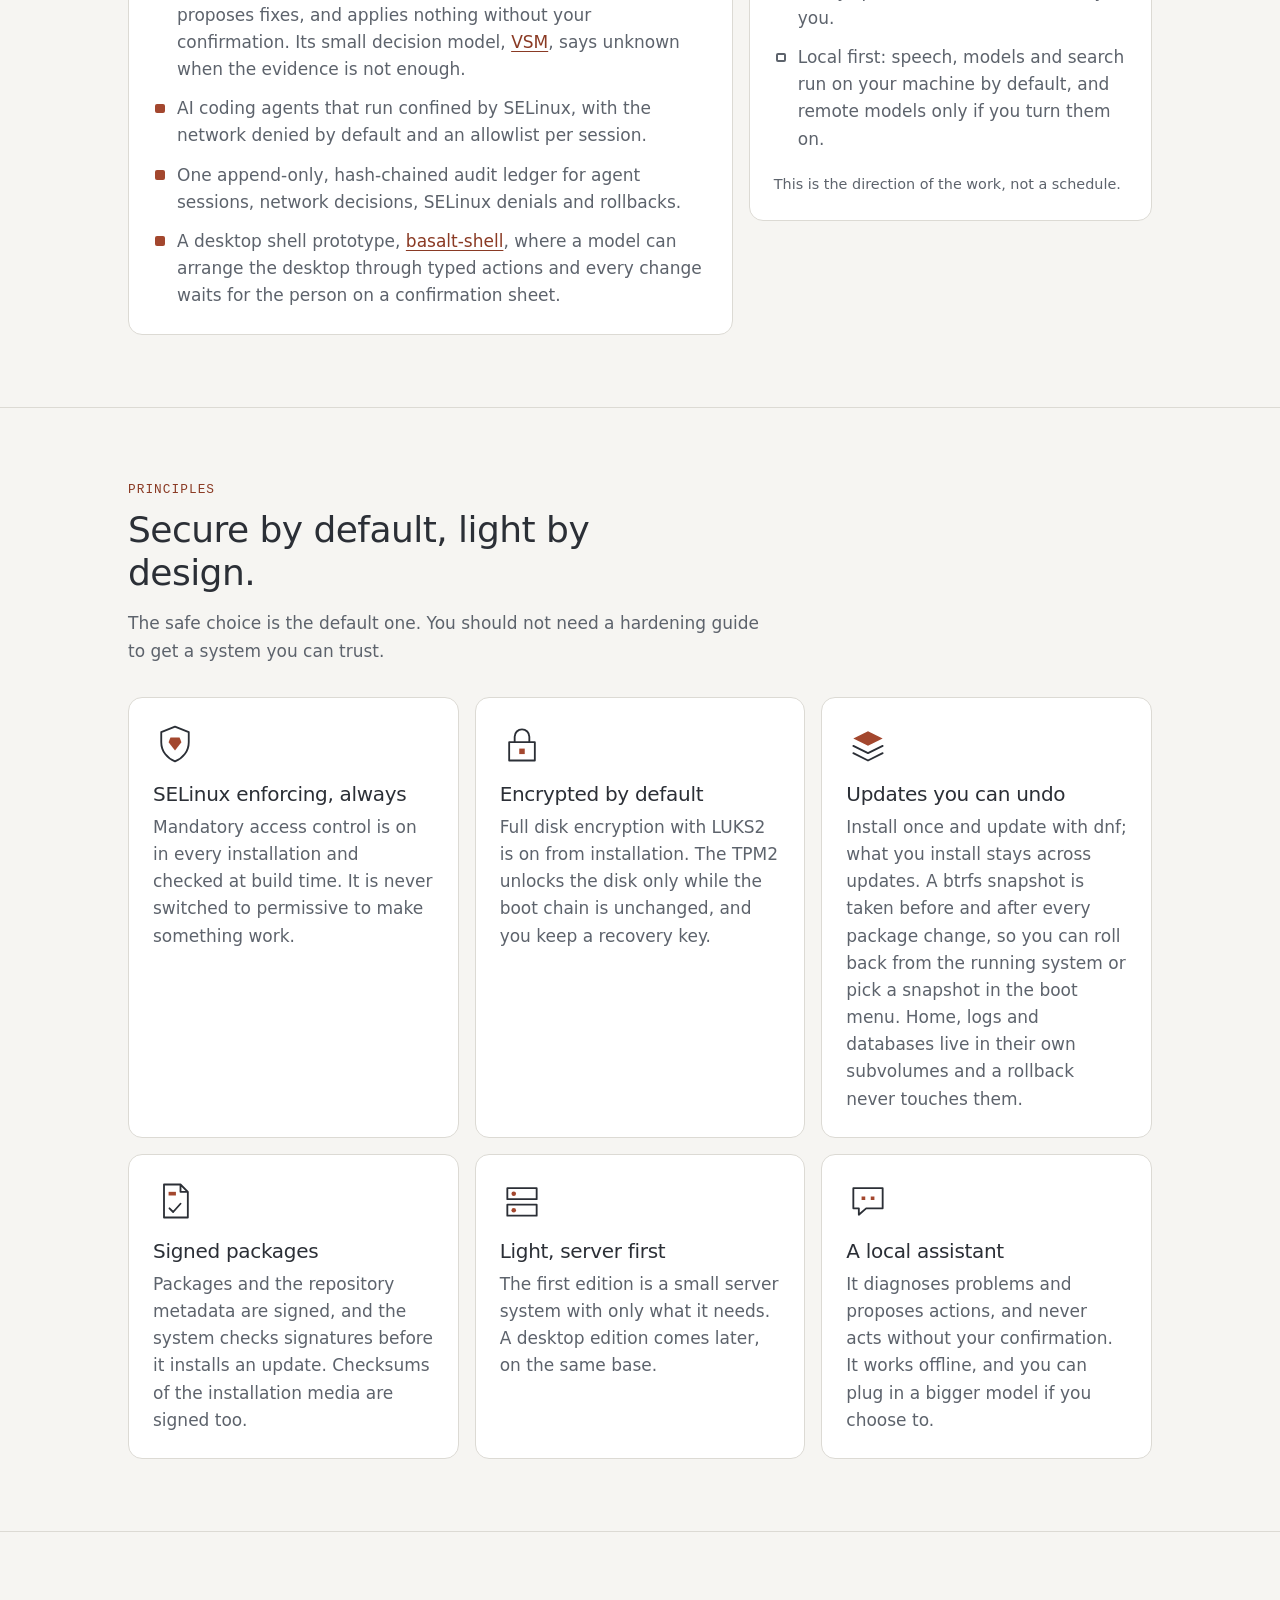
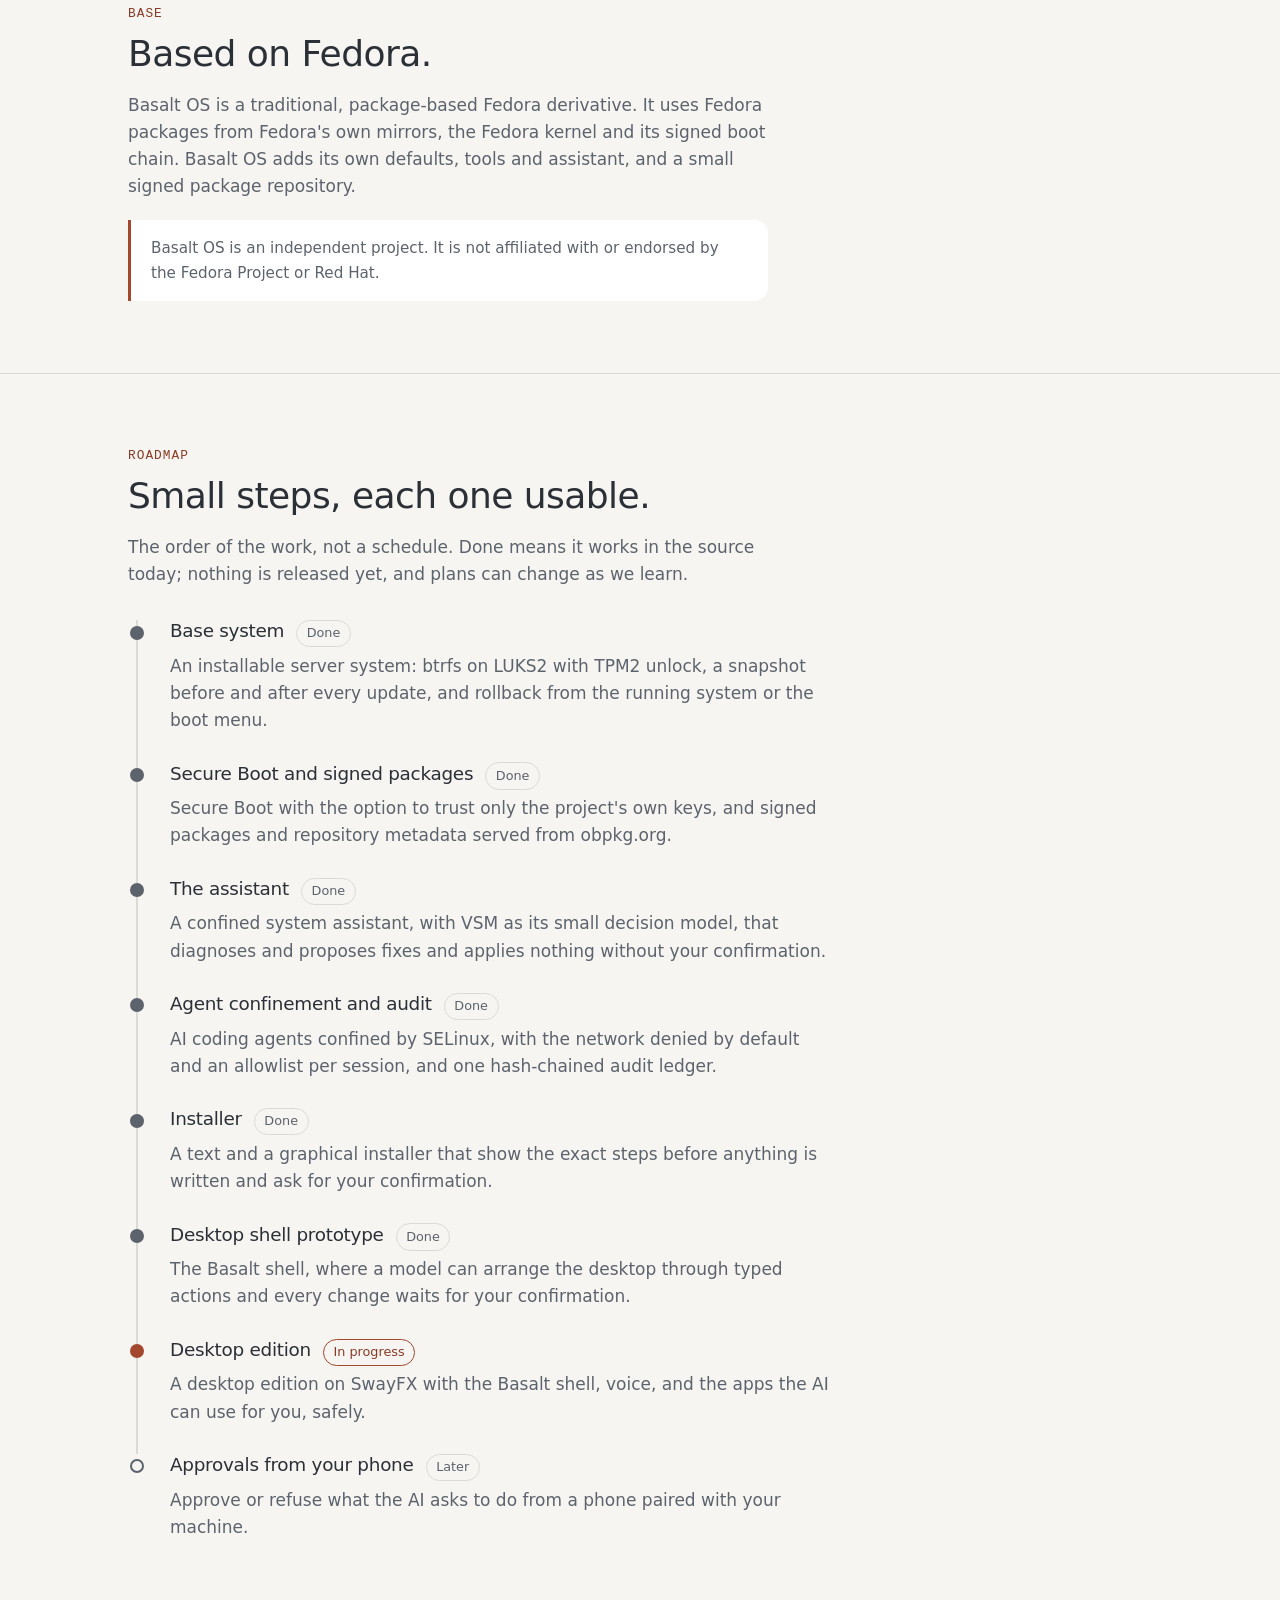
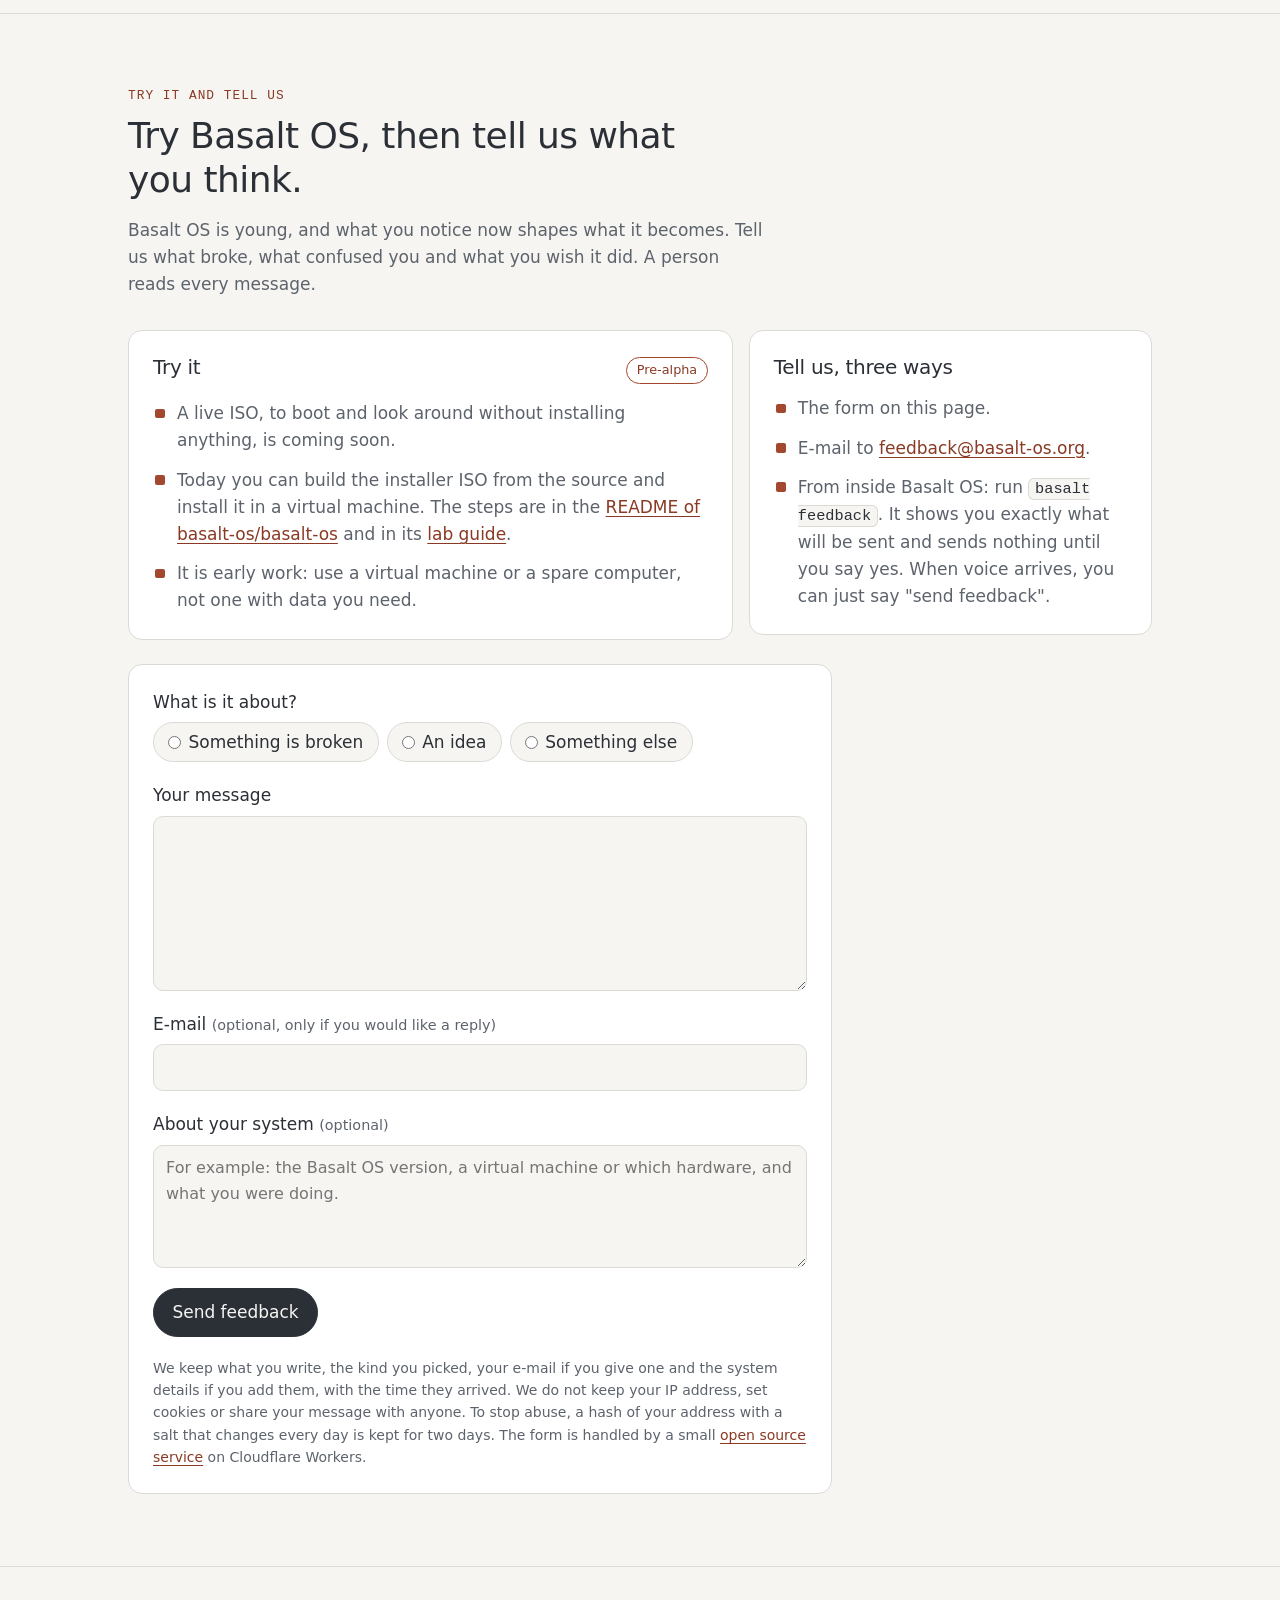
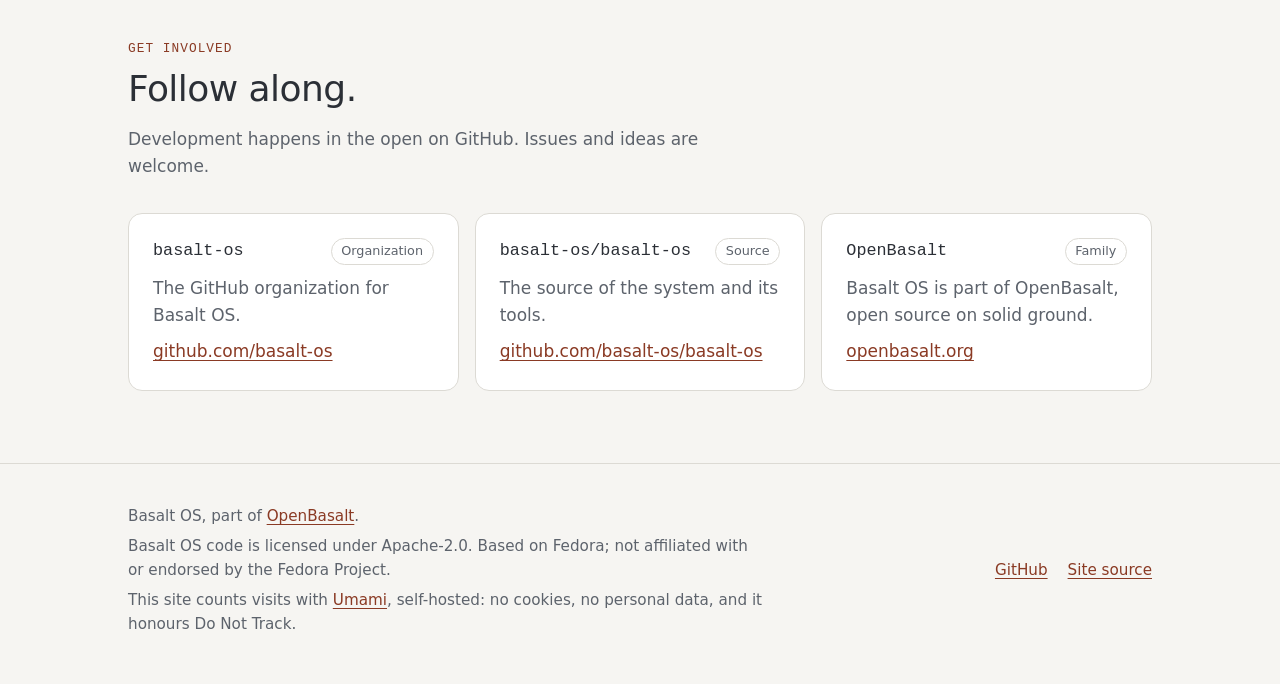
==== commit fa167345: "Try it and tell us: feedback section, form and nav link A section on how to try Basalt OS today (bui" ====
--- a/index.html
+++ b/index.html
@@ -36,7 +36,7 @@
     />
     <meta name="twitter:image" content="https://basalt-os.org/assets/social-preview.png" />
 
-    <link rel="stylesheet" href="assets/site.css?v=4" />
+    <link rel="stylesheet" href="assets/site.css?v=5" />
     <!-- Umami, self-hosted. No cookies, no cross-site identifier, no personal
          data. data-do-not-track makes it stand down for anyone whose browser
          asks not to be tracked, and data-domains keeps it quiet on forks and
@@ -67,6 +67,7 @@
           <a class="nav-optional" href="#ai-first">AI first</a>
           <a class="nav-optional" href="#principles">Principles</a>
           <a href="#roadmap">Roadmap</a>
+          <a href="#feedback">Feedback</a>
           <a href="https://github.com/basalt-os">GitHub</a>
         </nav>
       </div>
@@ -94,7 +95,7 @@
               <svg viewBox="0 0 16 16" aria-hidden="true" focusable="false" fill="currentColor"><path d="M8 0C3.58 0 0 3.58 0 8c0 3.54 2.29 6.53 5.47 7.59.4.07.55-.17.55-.38 0-.19-.01-.82-.01-1.49-2.01.37-2.53-.49-2.69-.94-.09-.23-.48-.94-.82-1.13-.28-.15-.68-.52-.01-.53.63-.01 1.08.58 1.23.82.72 1.21 1.87.87 2.33.66.07-.52.28-.87.51-1.07-1.78-.2-3.64-.89-3.64-3.95 0-.87.31-1.59.82-2.15-.08-.2-.36-1.02.08-2.12 0 0 .67-.21 2.2.82.64-.18 1.32-.27 2-.27.68 0 1.36.09 2 .27 1.53-1.04 2.2-.82 2.2-.82.44 1.1.16 1.92.08 2.12.51.56.82 1.27.82 2.15 0 3.07-1.87 3.75-3.65 3.95.29.25.54.73.54 1.48 0 1.07-.01 1.93-.01 2.2 0 .21.15.46.55.38A8.013 8.013 0 0016 8c0-4.42-3.58-8-8-8z"/></svg>
               github.com/basalt-os
             </a>
-            <a class="button" href="#principles">Principles</a>
+            <a class="button" href="#feedback">Try it and tell us</a>
           </div>
         </div>
       </section>
@@ -313,6 +314,91 @@
         </div>
       </section>
 
+      <section id="feedback" class="section" aria-labelledby="feedback-title">
+        <div class="wrap">
+          <p class="eyebrow">Try it and tell us</p>
+          <h2 id="feedback-title">Try Basalt OS, then tell us what you think.</h2>
+          <p class="section-intro">
+            Basalt OS is young, and what you notice now shapes what it becomes. Tell us what broke,
+            what confused you and what you wish it did. A person reads every message.
+          </p>
+          <div class="ai-columns">
+            <div class="ai-col">
+              <div class="step-head">
+                <h3>Try it</h3>
+                <span class="tag tag-current">Pre-alpha</span>
+              </div>
+              <ul class="checklist">
+                <li>A live ISO, to boot and look around without installing anything, is coming soon.</li>
+                <li>Today you can build the installer ISO from the source and install it in a virtual machine. The steps are in the <a href="https://github.com/basalt-os/basalt-os#build">README of basalt-os/basalt-os</a> and in its <a href="https://github.com/basalt-os/basalt-os/blob/main/docs/lab.md">lab guide</a>.</li>
+                <li>It is early work: use a virtual machine or a spare computer, not one with data you need.</li>
+              </ul>
+            </div>
+            <div class="ai-col">
+              <div class="step-head">
+                <h3>Tell us, three ways</h3>
+              </div>
+              <ul class="checklist">
+                <li>The form on this page.</li>
+                <li>E-mail to <a href="mailto:feedback@basalt-os.org">feedback@basalt-os.org</a>.</li>
+                <li>From inside Basalt OS: run <code>basalt feedback</code>. It shows you exactly what will be sent and sends nothing until you say yes. When voice arrives, you can just say "send feedback".</li>
+              </ul>
+            </div>
+          </div>
+
+          <form
+            id="feedback-form"
+            class="feedback-form"
+            action="https://basalt-feedback.openbasalt.workers.dev/v1/feedback"
+            method="post"
+            accept-charset="utf-8"
+          >
+            <fieldset class="field">
+              <legend>What is it about?</legend>
+              <div class="choices">
+                <label class="choice"><input type="radio" name="kind" value="bug" required /> Something is broken</label>
+                <label class="choice"><input type="radio" name="kind" value="idea" /> An idea</label>
+                <label class="choice"><input type="radio" name="kind" value="other" /> Something else</label>
+              </div>
+            </fieldset>
+            <div class="field">
+              <label for="fb-message">Your message</label>
+              <textarea id="fb-message" name="message" rows="6" maxlength="5000" required></textarea>
+            </div>
+            <div class="field">
+              <label for="fb-email">E-mail <span class="optional">(optional, only if you would like a reply)</span></label>
+              <input id="fb-email" name="email" type="email" maxlength="254" autocomplete="email" />
+            </div>
+            <div class="field">
+              <label for="fb-system">About your system <span class="optional">(optional)</span></label>
+              <textarea
+                id="fb-system"
+                name="system"
+                rows="4"
+                maxlength="4000"
+                placeholder="For example: the Basalt OS version, a virtual machine or which hardware, and what you were doing."
+              ></textarea>
+            </div>
+            <div class="hp" aria-hidden="true">
+              <label for="fb-website">Leave this field empty</label>
+              <input id="fb-website" name="website" type="text" tabindex="-1" autocomplete="off" />
+            </div>
+            <div class="form-actions">
+              <button class="button primary" type="submit">Send feedback</button>
+              <p class="form-status" role="status" aria-live="polite"></p>
+            </div>
+            <p class="privacy">
+              We keep what you write, the kind you picked, your e-mail if you give one and the system
+              details if you add them, with the time they arrived. We do not keep your IP address, set
+              cookies or share your message with anyone. To stop abuse, a hash of your address with a
+              salt that changes every day is kept for two days. The form is handled by a small
+              <a href="https://github.com/basalt-os/feedback-worker">open source service</a> on
+              Cloudflare Workers.
+            </p>
+          </form>
+        </div>
+      </section>
+
       <section id="involved" class="section" aria-labelledby="involved-title">
         <div class="wrap">
           <p class="eyebrow">Get involved</p>
@@ -363,5 +449,6 @@
         </ul>
       </div>
     </footer>
+    <script src="assets/feedback.js?v=1" defer></script>
   </body>
 </html>
--- a/assets/site.css
+++ b/assets/site.css
@@ -568,6 +568,156 @@
   margin: 0;
 }
 
+/* Feedback: try it and tell us */
+
+code {
+  font-family: var(--mono);
+  font-size: 0.9em;
+  padding: 0.05rem 0.35rem;
+  border-radius: 6px;
+  background: var(--bg);
+  border: 1px solid var(--line);
+  color: var(--ink);
+}
+
+.feedback-form {
+  margin-top: 1.5rem;
+  max-width: 44rem;
+  padding: 1.5rem;
+  background: var(--surface);
+  border: 1px solid var(--line);
+  border-radius: var(--radius);
+  display: grid;
+  gap: 1.25rem;
+}
+
+.field {
+  display: grid;
+  gap: 0.4rem;
+  margin: 0;
+  padding: 0;
+  border: 0;
+  min-width: 0;
+}
+
+.field > label,
+.field legend {
+  font-weight: 500;
+  padding: 0;
+}
+
+.optional {
+  font-weight: 400;
+  color: var(--muted);
+  font-size: 0.9rem;
+}
+
+.field input[type="email"],
+.field textarea {
+  width: 100%;
+  font: inherit;
+  font-size: 1rem;
+  color: var(--ink);
+  background: var(--bg);
+  border: 1px solid var(--line);
+  border-radius: 10px;
+  padding: 0.6rem 0.75rem;
+}
+
+.field textarea {
+  resize: vertical;
+  min-height: 6rem;
+}
+
+.field input:focus-visible,
+.field textarea:focus-visible {
+  outline: 3px solid var(--focus);
+  outline-offset: 1px;
+  border-color: var(--accent);
+}
+
+.choices {
+  display: flex;
+  flex-wrap: wrap;
+  gap: 0.5rem;
+  margin-top: 0.4rem;
+}
+
+.choice {
+  display: inline-flex;
+  align-items: center;
+  gap: 0.45rem;
+  min-height: 2.5rem;
+  padding: 0.35rem 0.9rem;
+  border: 1px solid var(--line);
+  border-radius: 999px;
+  background: var(--bg);
+  cursor: pointer;
+}
+
+.choice:has(input:checked) {
+  border-color: var(--accent);
+  color: var(--accent-ink);
+}
+
+.choice input {
+  accent-color: var(--accent);
+  margin: 0;
+}
+
+/* Honeypot: kept out of sight and out of the tab order; bots fill it. */
+.hp {
+  position: absolute;
+  left: -10000px;
+  width: 1px;
+  height: 1px;
+  overflow: hidden;
+}
+
+.form-actions {
+  display: flex;
+  flex-wrap: wrap;
+  align-items: center;
+  gap: 0.75rem 1rem;
+}
+
+.form-actions .button {
+  font: inherit;
+  font-weight: 500;
+  cursor: pointer;
+}
+
+.form-actions .button:disabled {
+  opacity: 0.6;
+  cursor: progress;
+}
+
+.form-status {
+  margin: 0;
+  color: var(--muted);
+  font-size: 0.95rem;
+}
+
+.form-status.is-ok {
+  color: var(--ink);
+}
+
+.form-status.is-error {
+  color: var(--accent-ink);
+}
+
+.privacy {
+  margin: 0;
+  font-size: 0.875rem;
+  color: var(--muted);
+}
+
+.reasons {
+  margin: 1rem 0 0;
+  max-width: 38rem;
+  color: var(--muted);
+}
+
 /* 404 */
 
 .notfound {
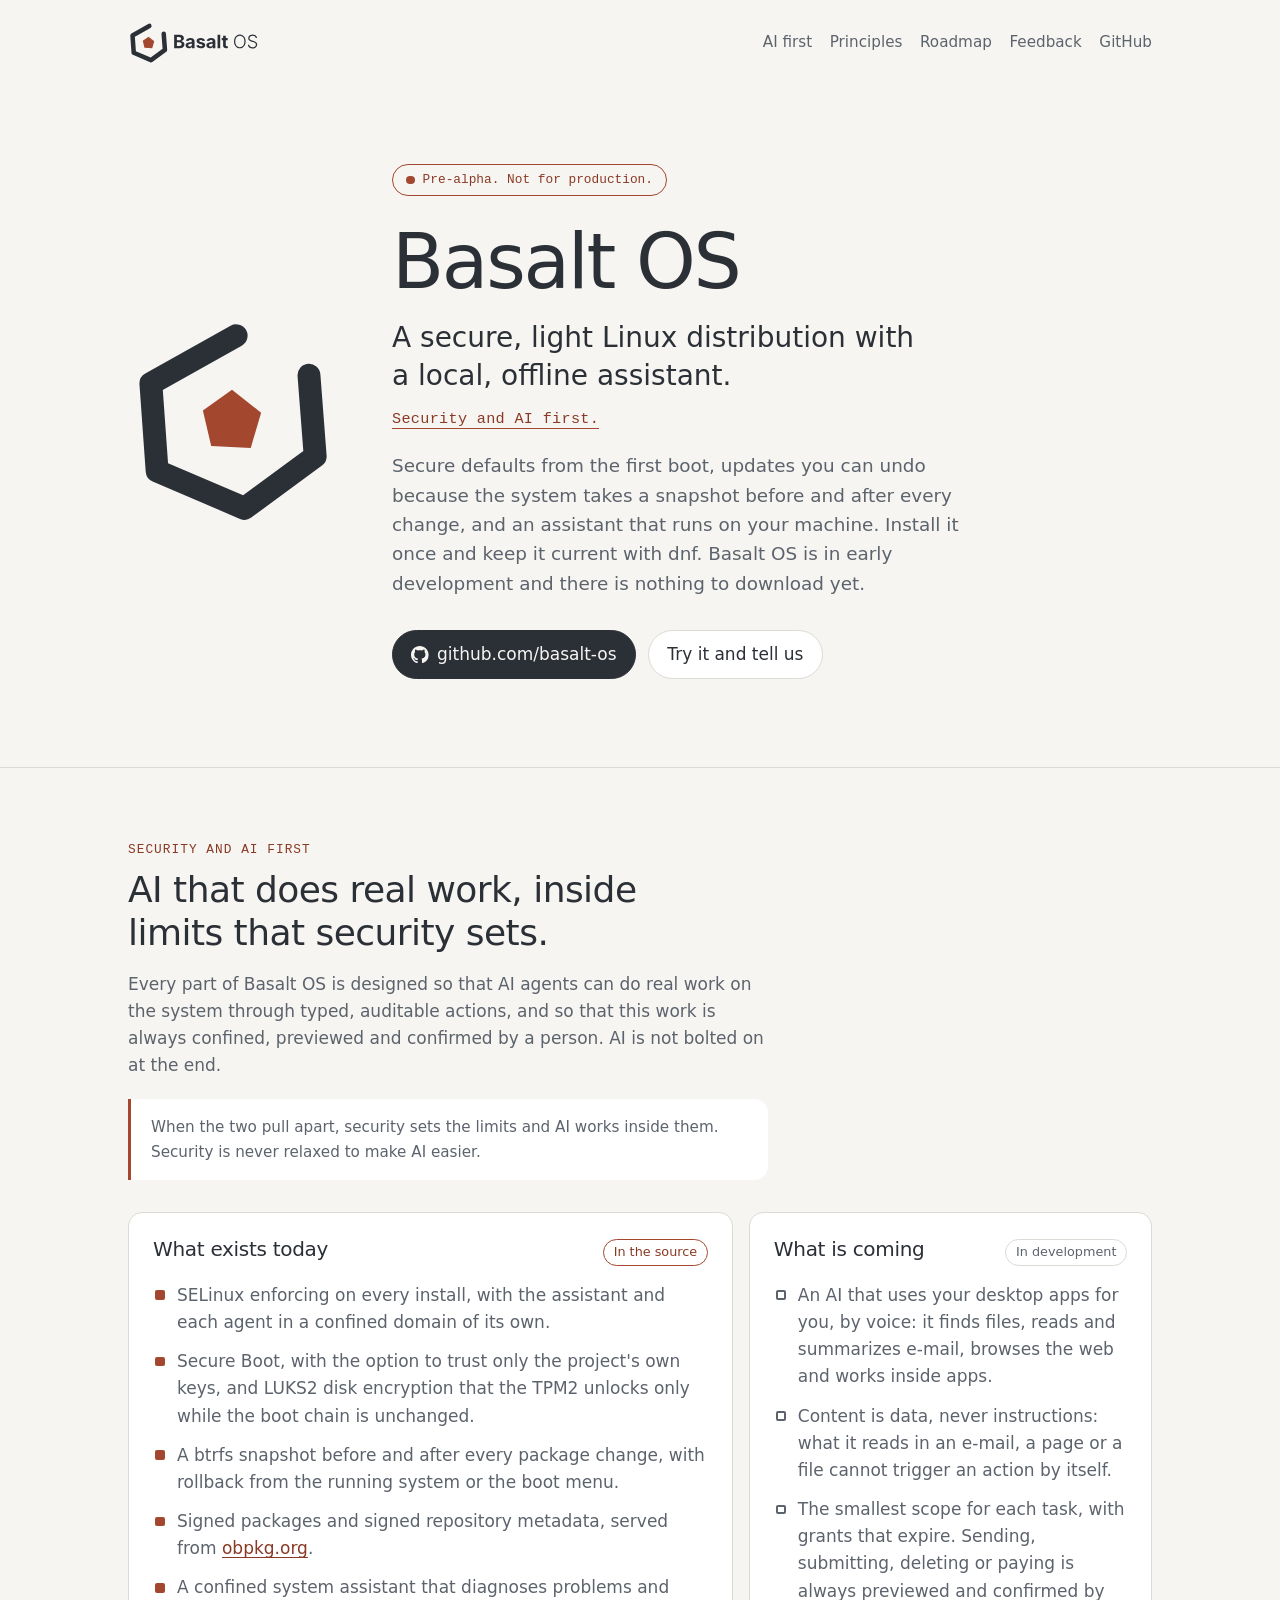
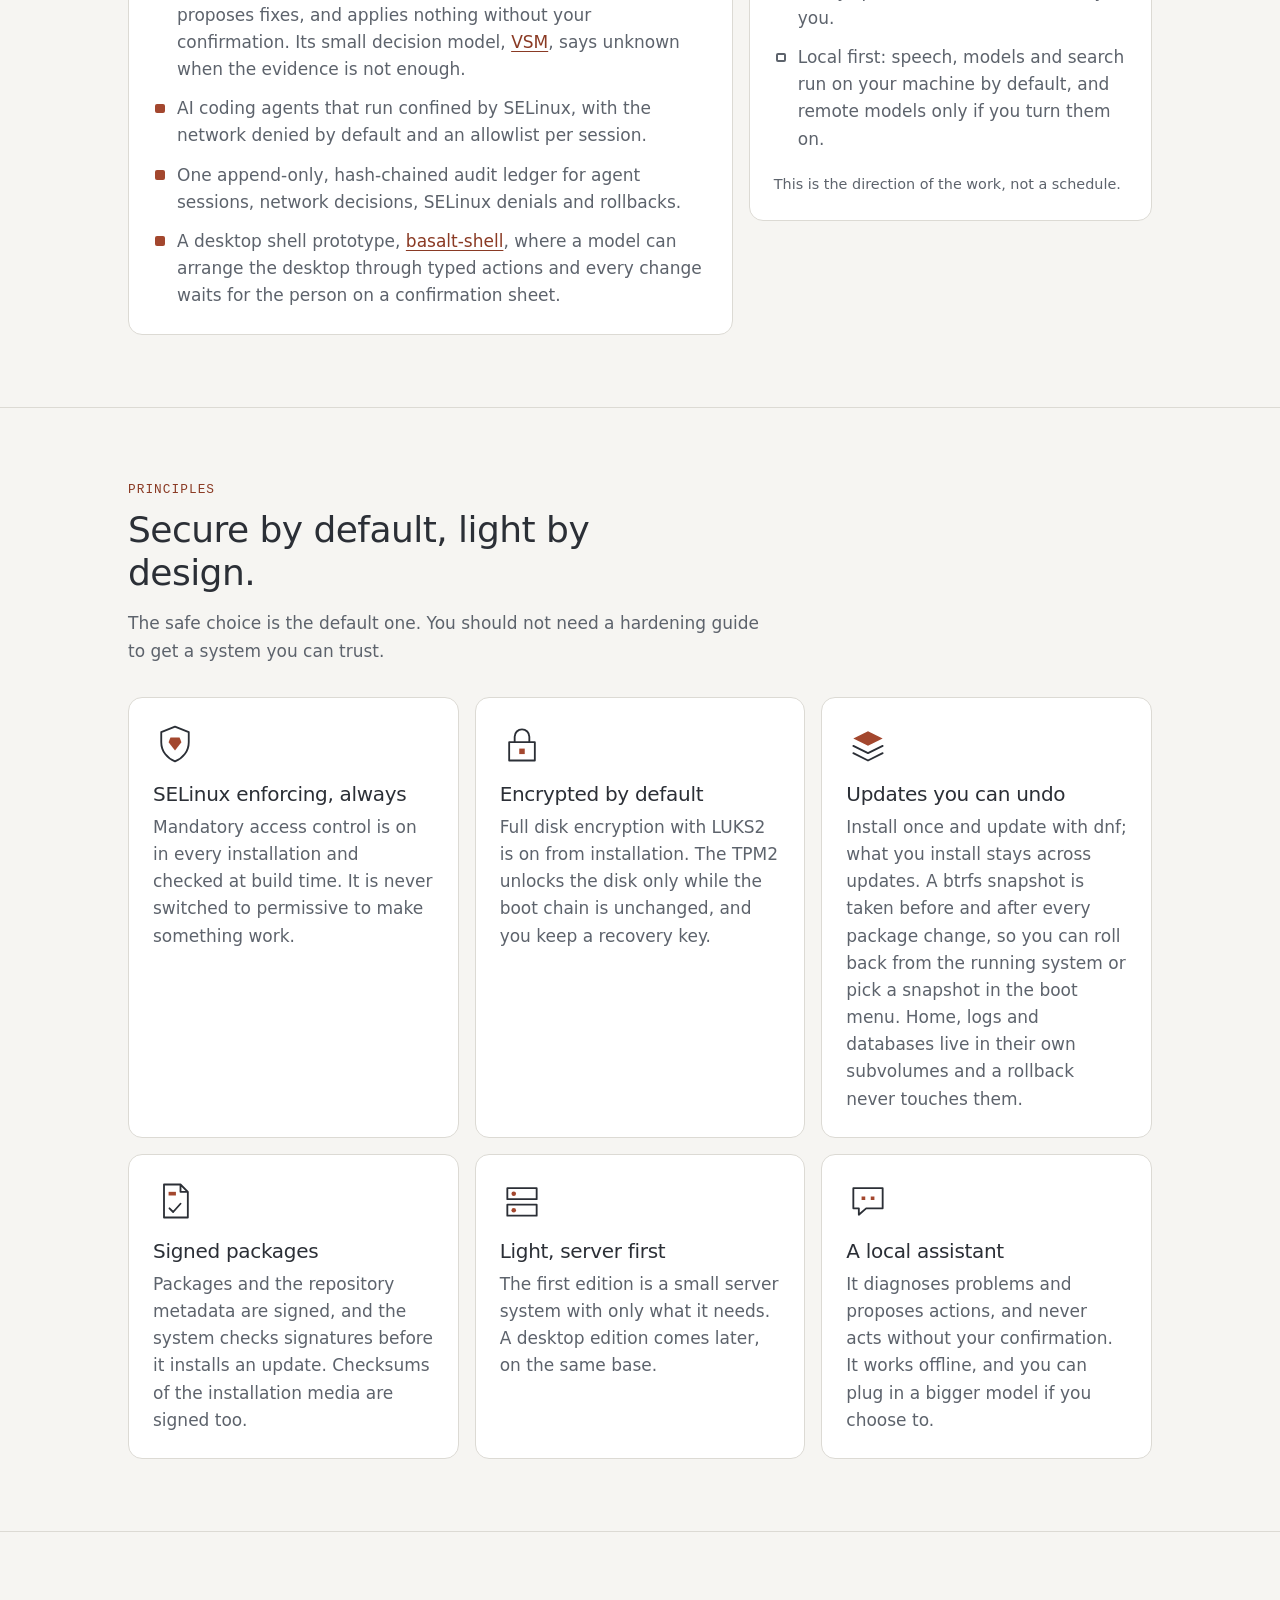
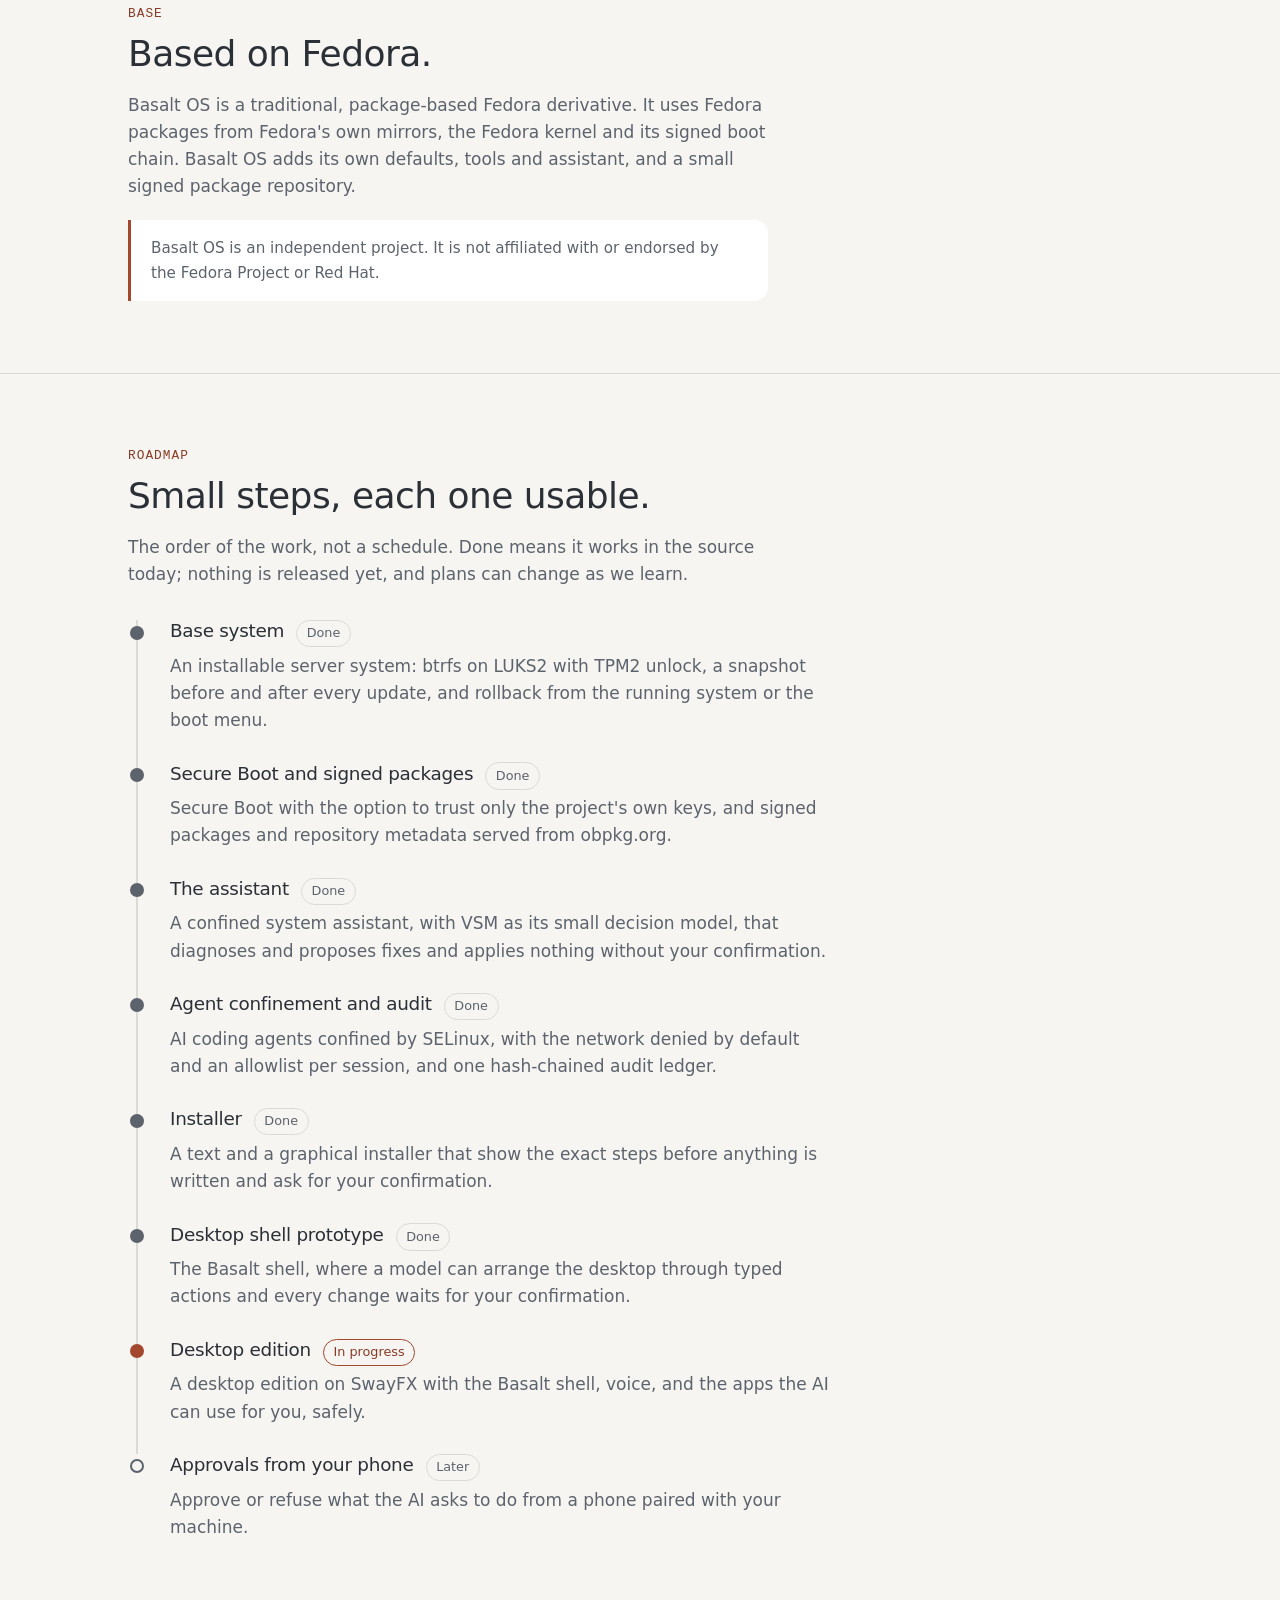
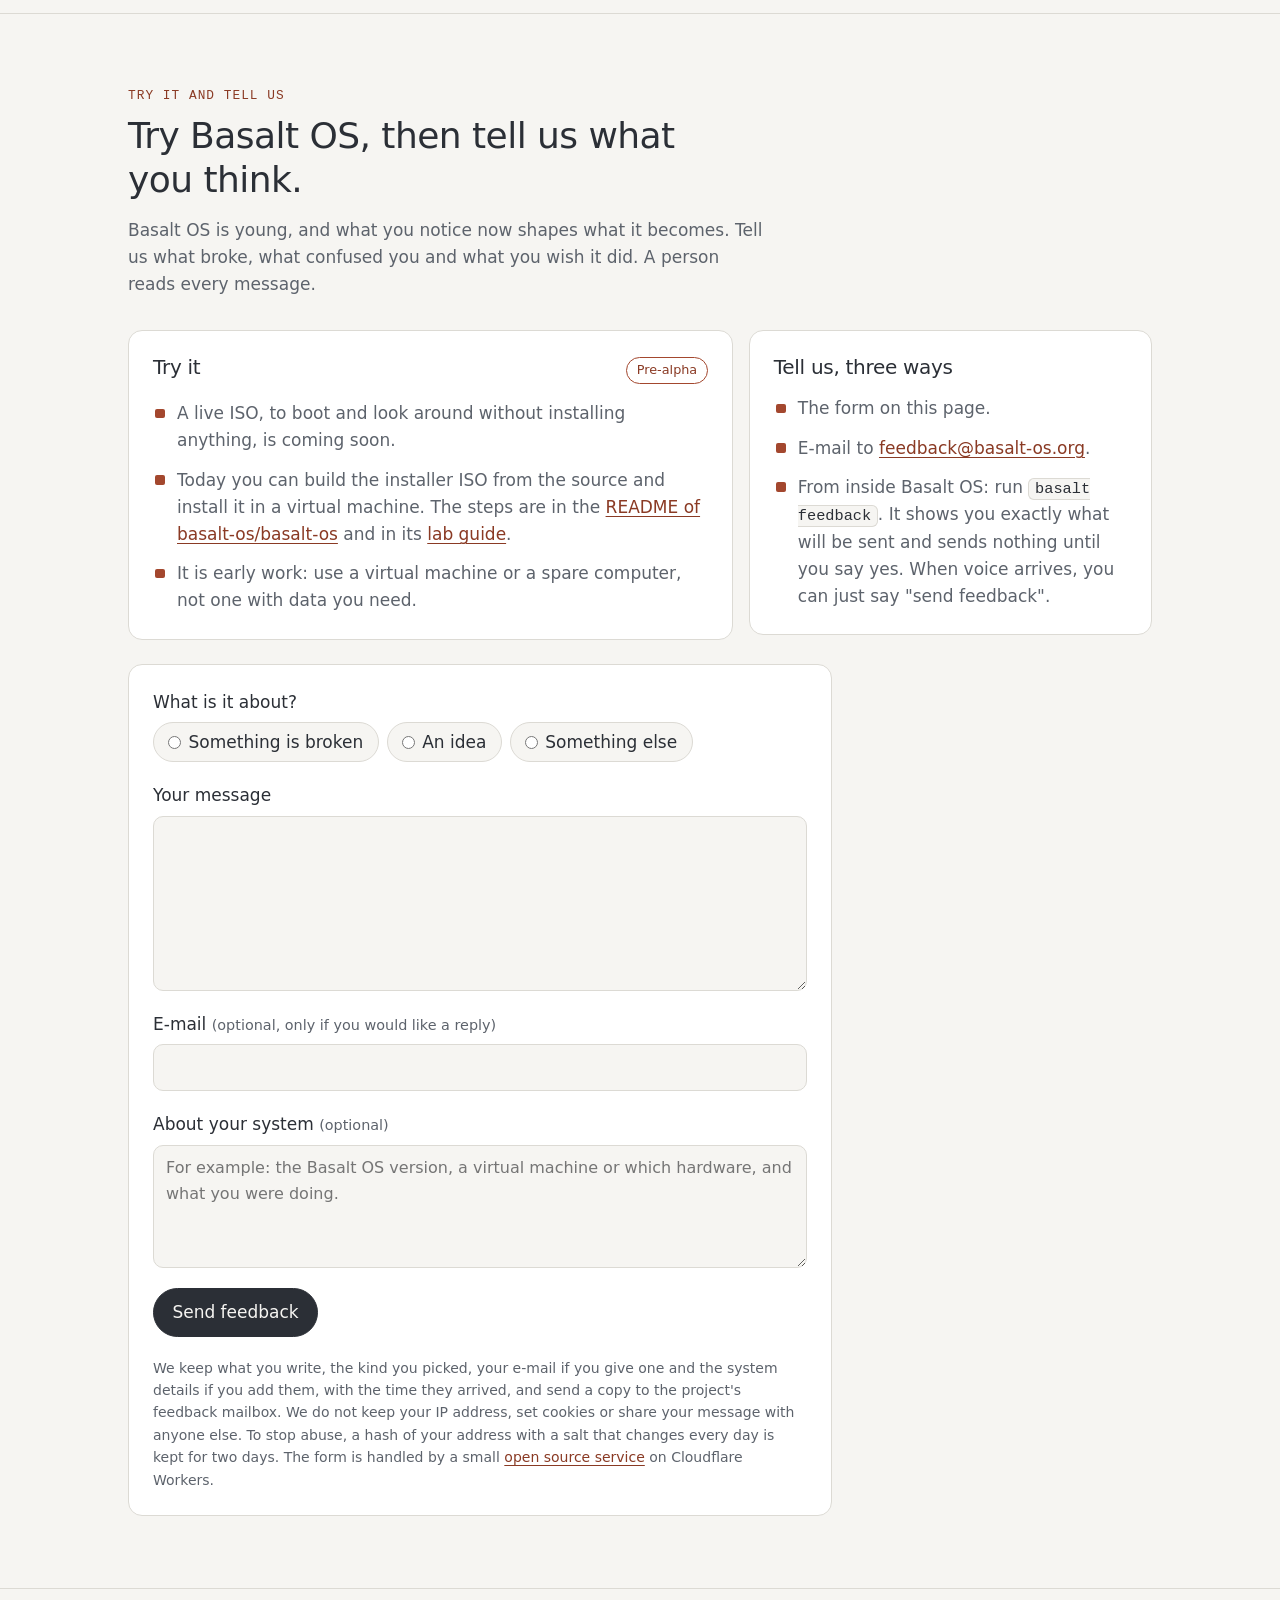
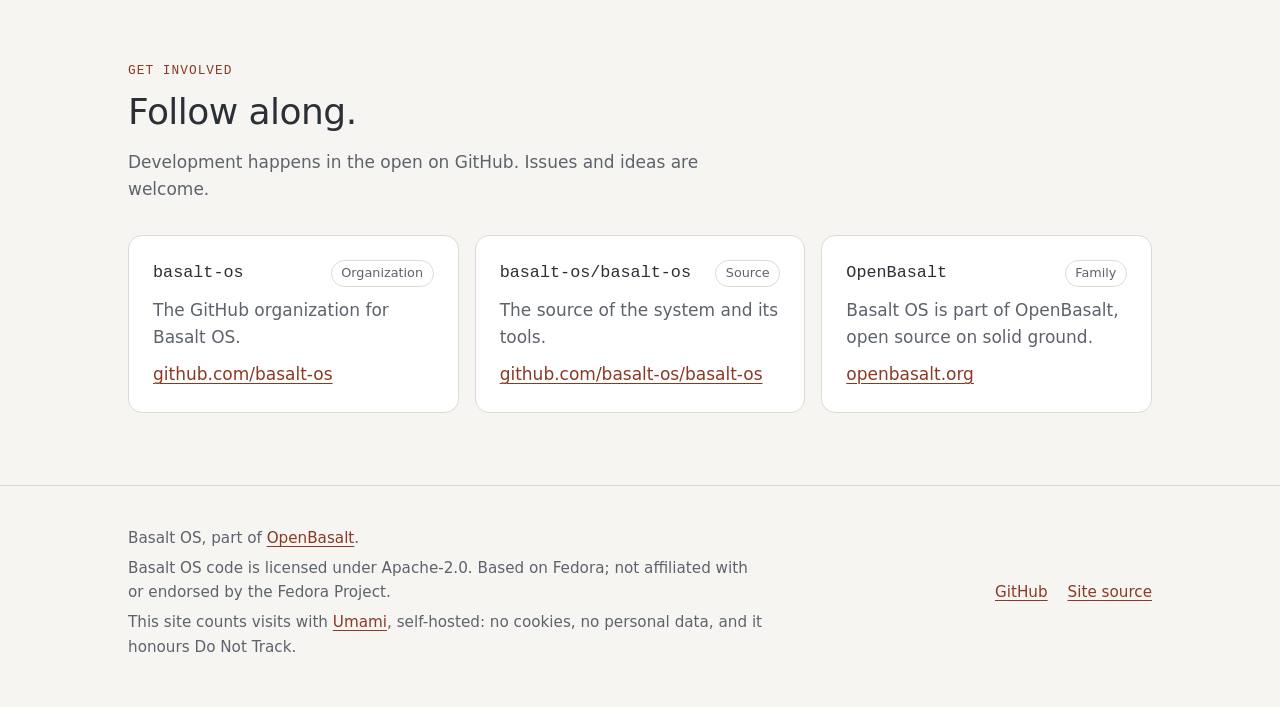
==== commit c4f14872: "Feedback form: say that a copy goes to the project's feedback mailbox Co-Authored-By: Claude Opus 5." ====
--- a/index.html
+++ b/index.html
@@ -389,8 +389,9 @@
             </div>
             <p class="privacy">
               We keep what you write, the kind you picked, your e-mail if you give one and the system
-              details if you add them, with the time they arrived. We do not keep your IP address, set
-              cookies or share your message with anyone. To stop abuse, a hash of your address with a
+              details if you add them, with the time they arrived, and send a copy to the project's
+              feedback mailbox. We do not keep your IP address, set cookies or share your message with
+              anyone else. To stop abuse, a hash of your address with a
               salt that changes every day is kept for two days. The form is handled by a small
               <a href="https://github.com/basalt-os/feedback-worker">open source service</a> on
               Cloudflare Workers.
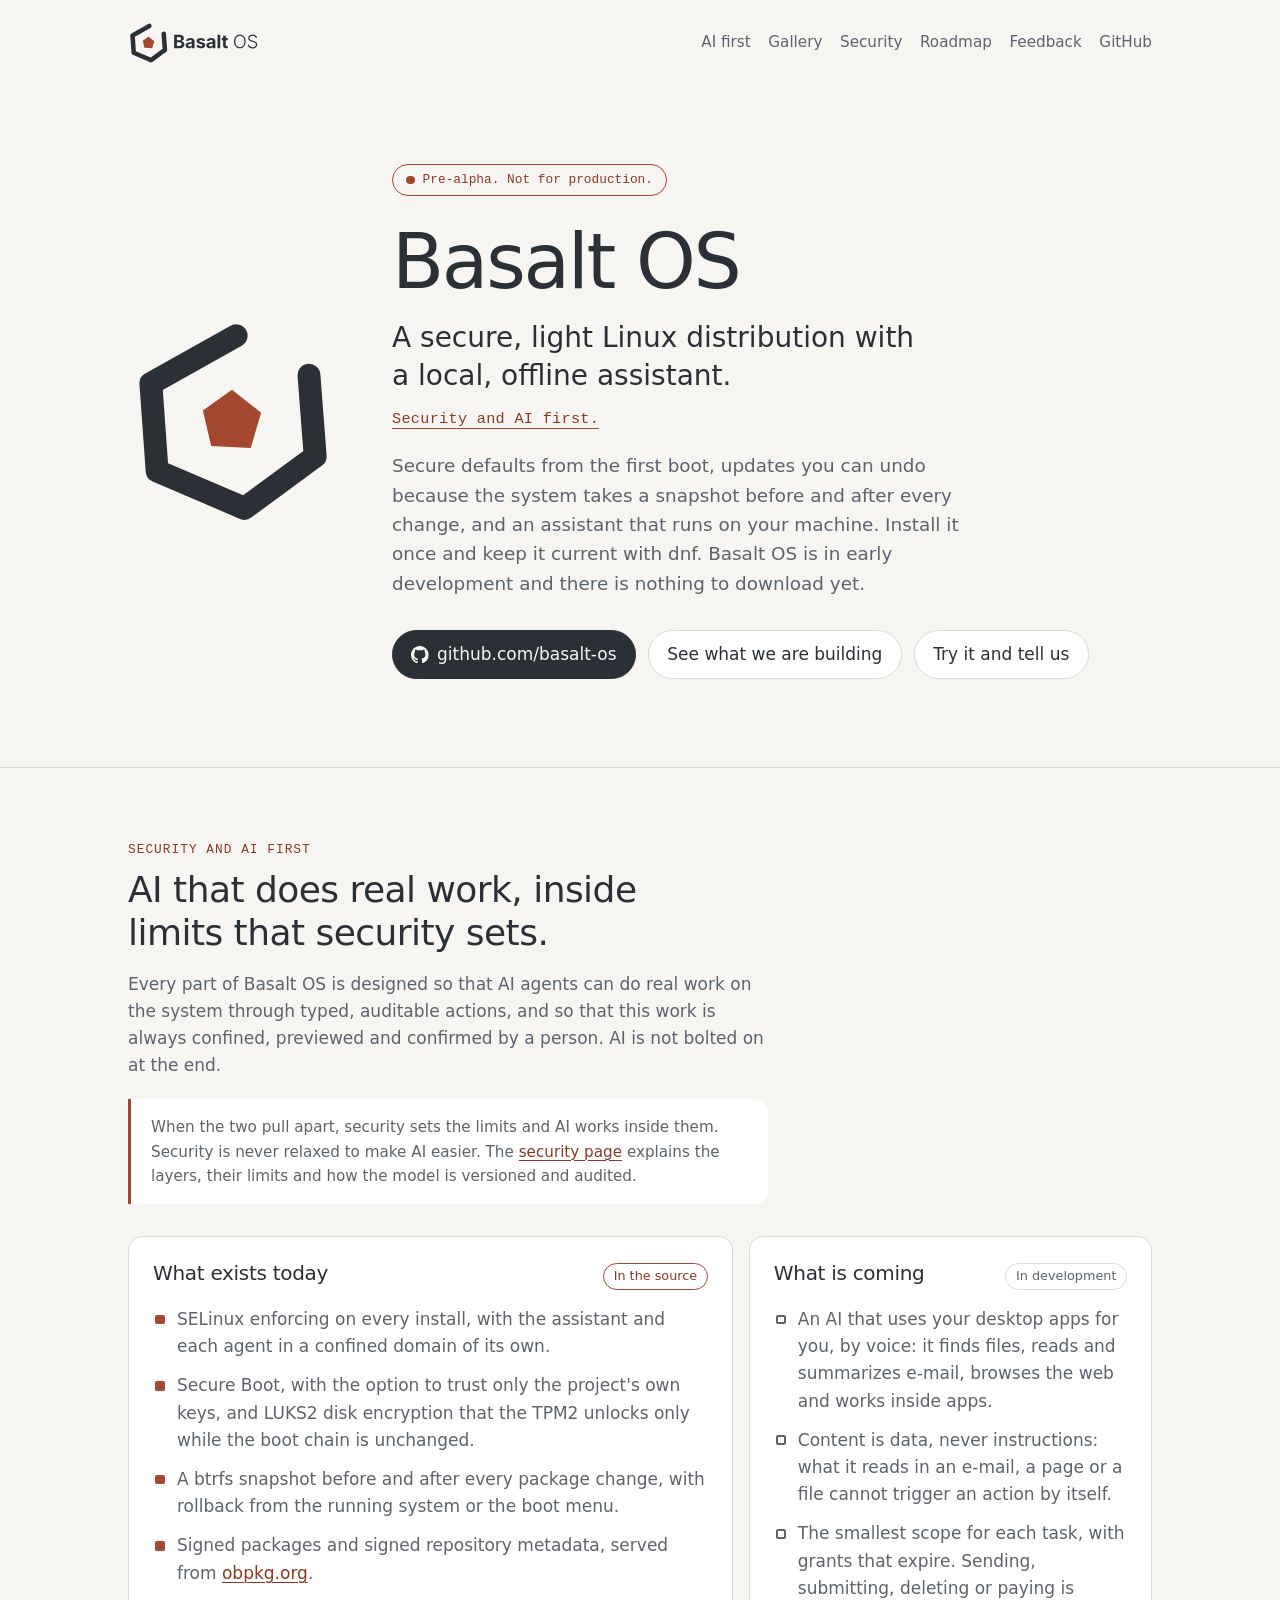
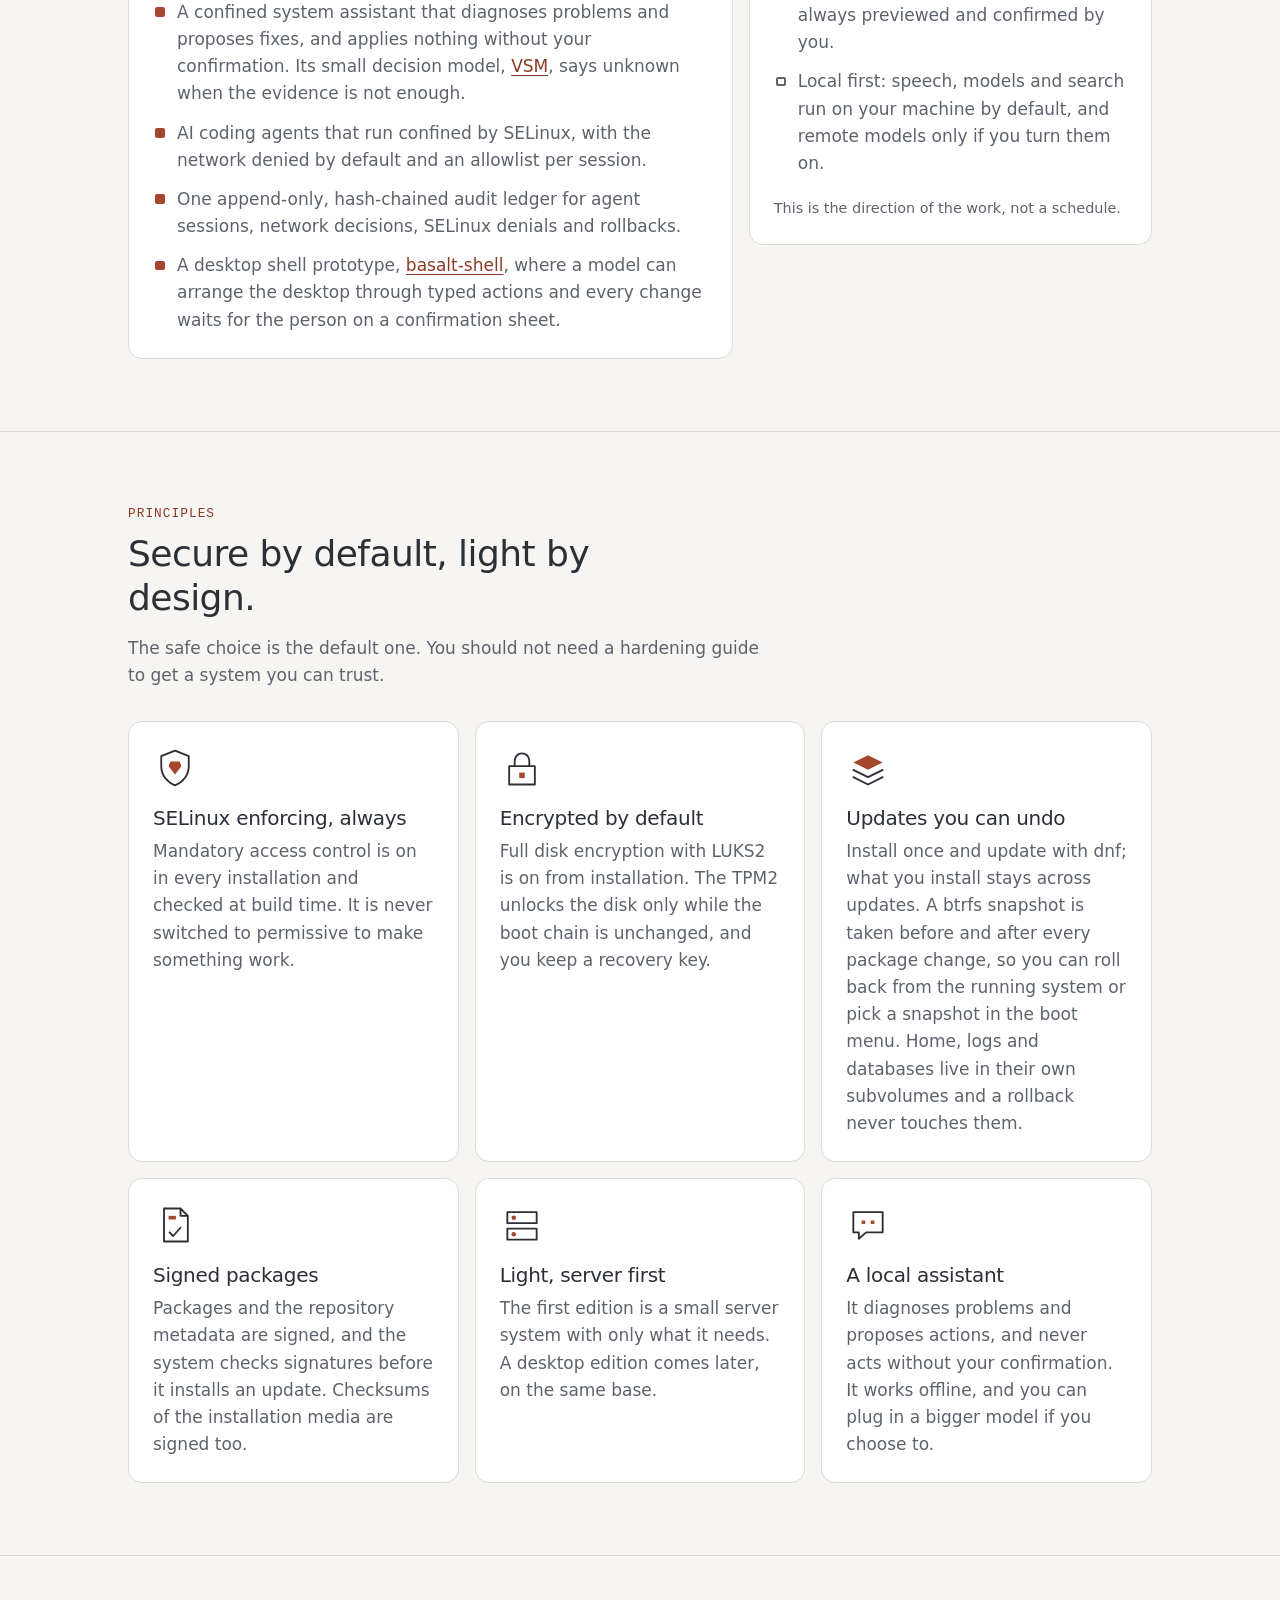
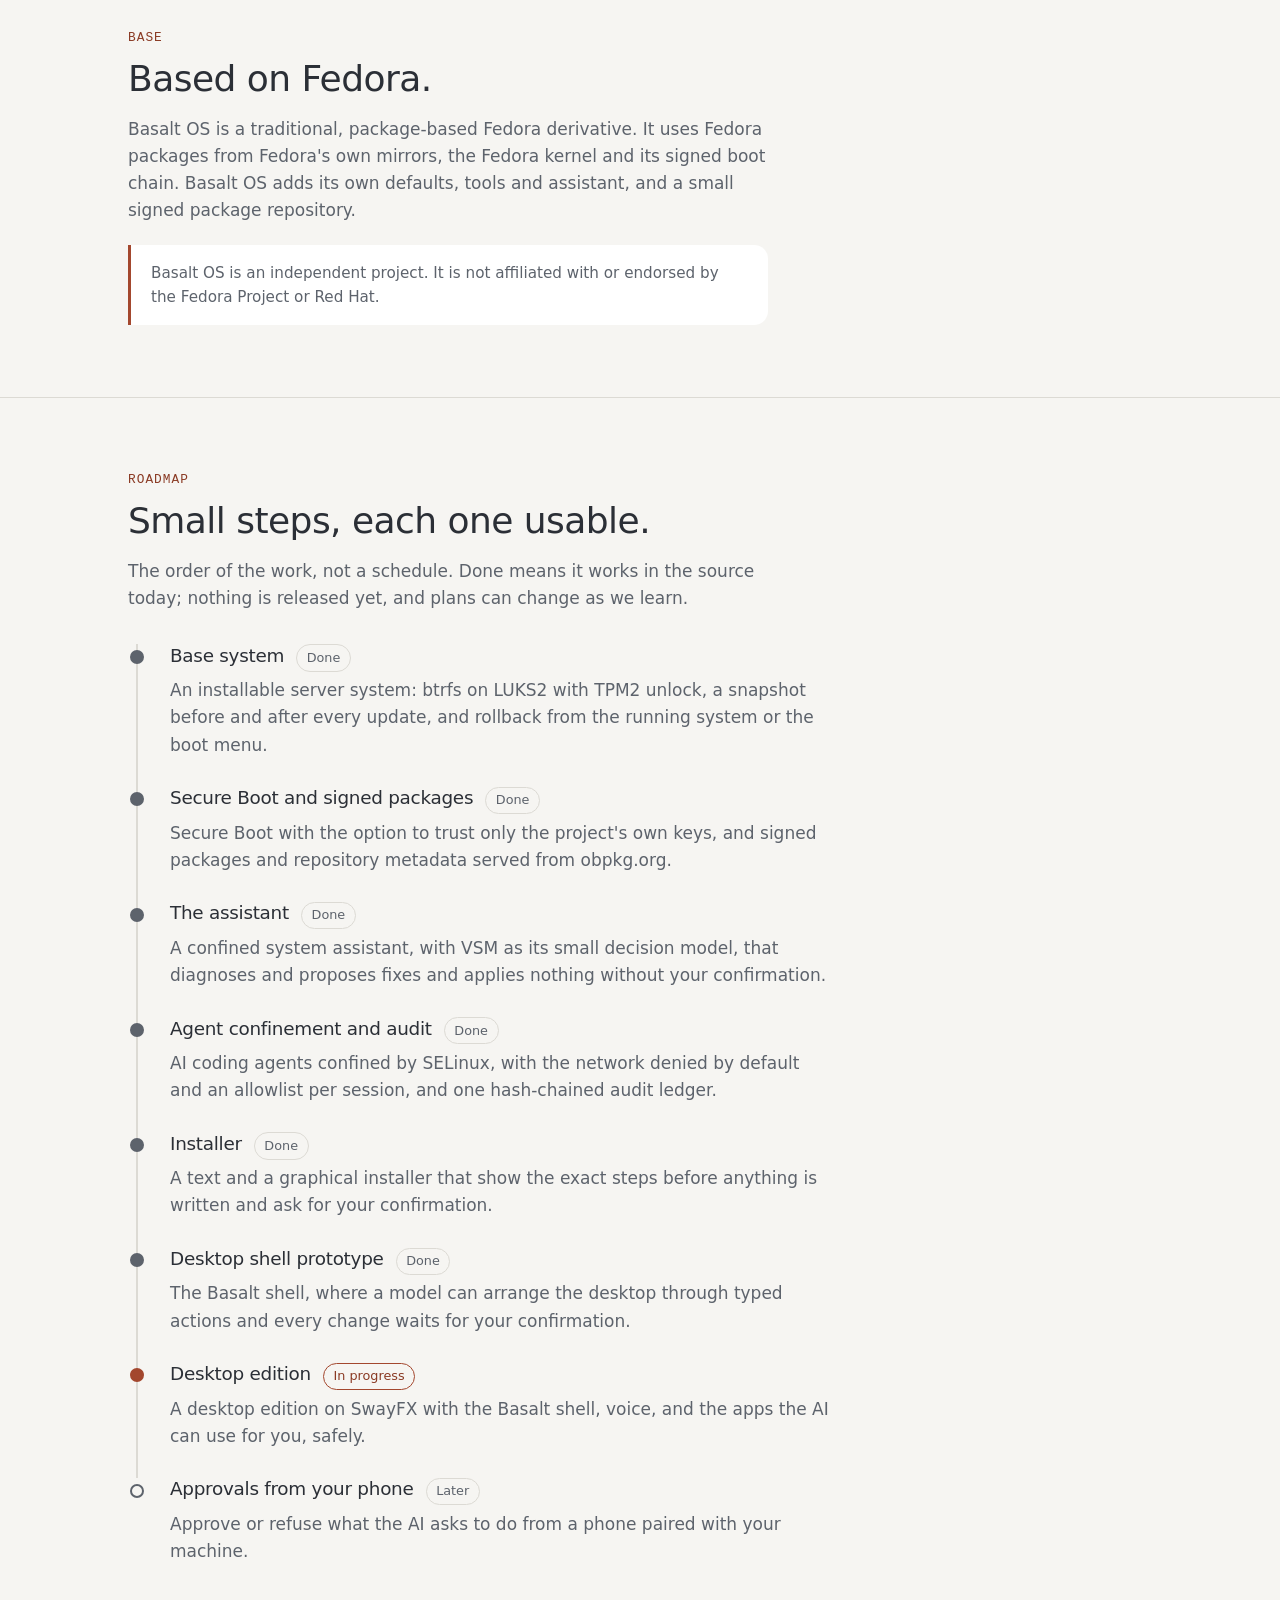
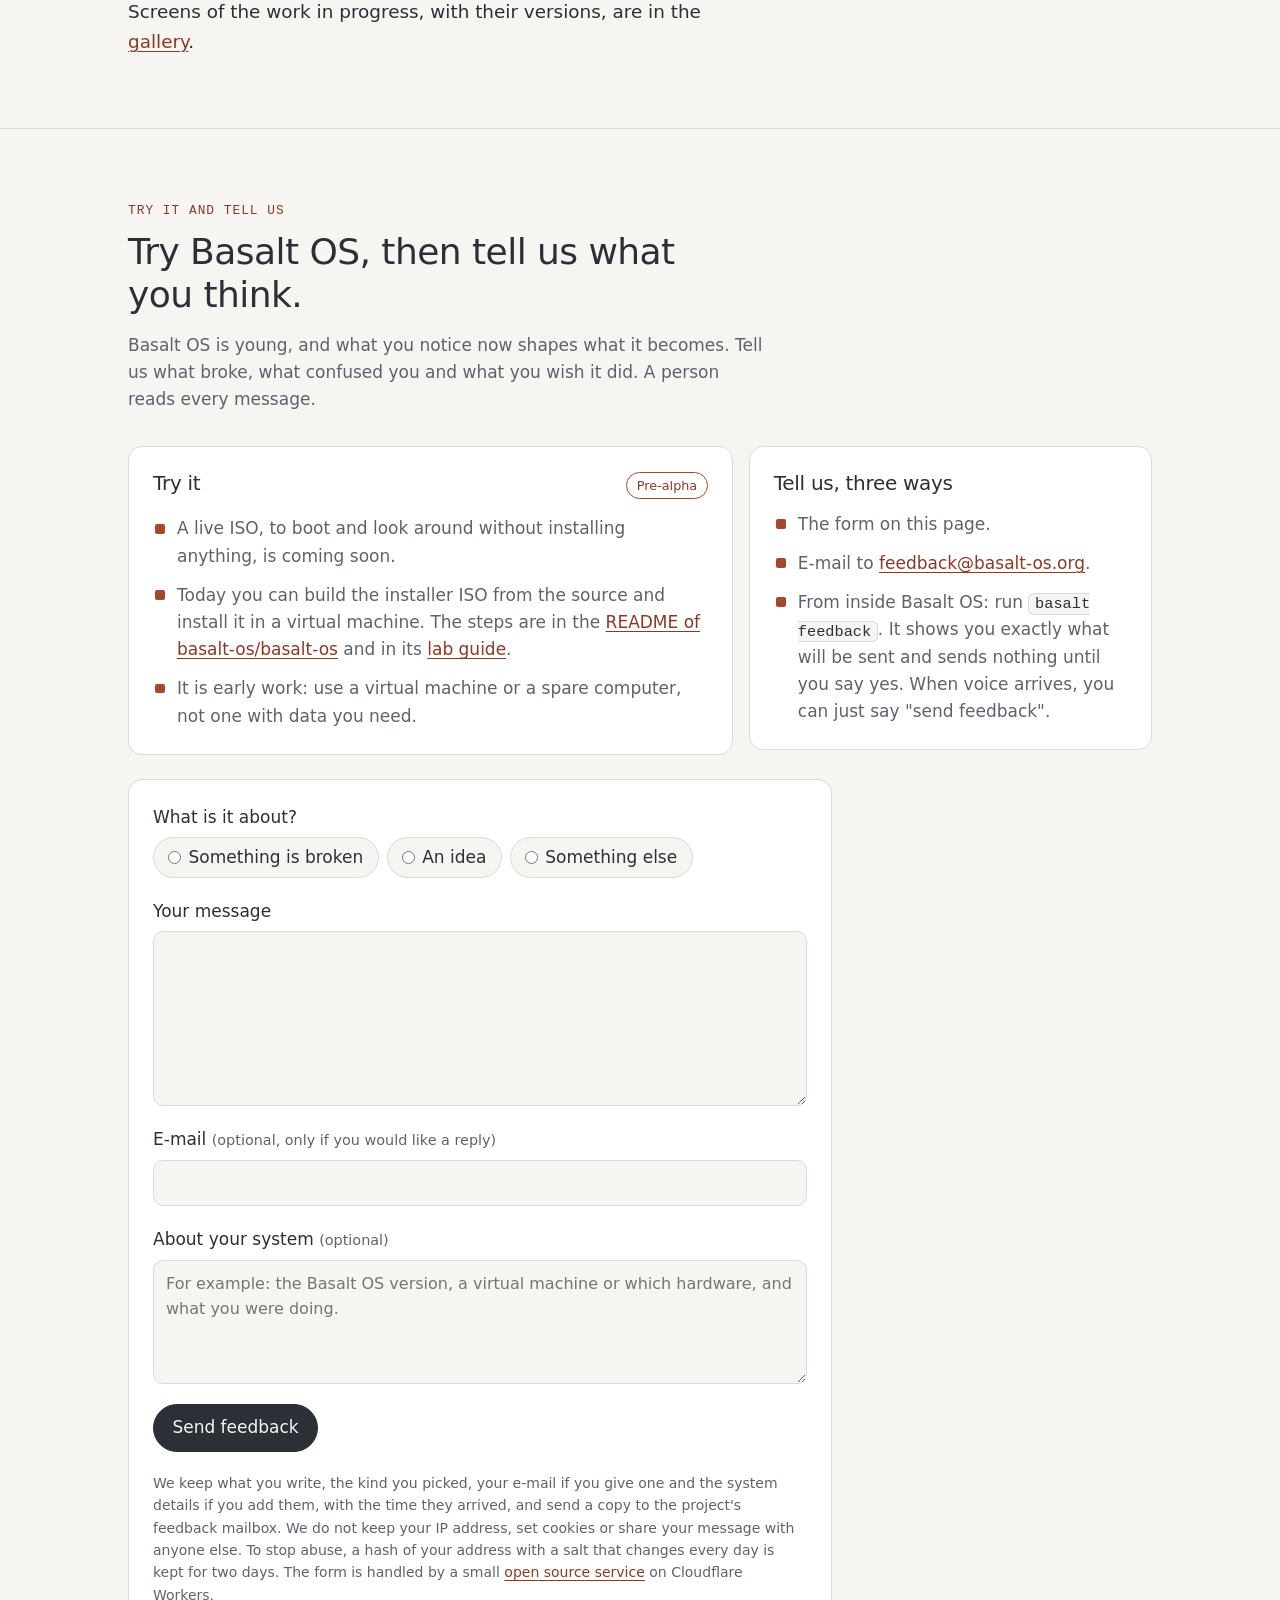
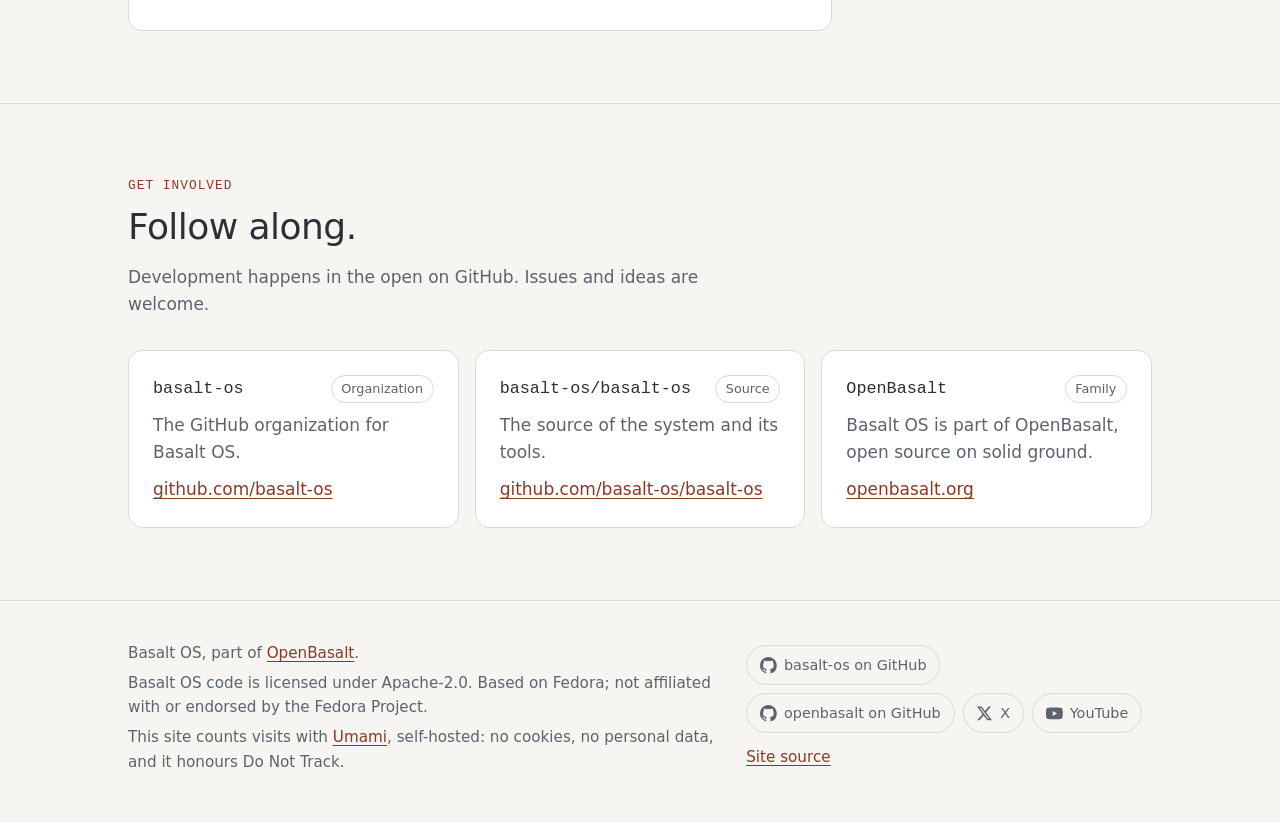
==== commit 3b9f52ff: "Gallery and Security pages, social links The owner wants visitors to see what is being built even th" ====
--- a/index.html
+++ b/index.html
@@ -36,7 +36,7 @@
     />
     <meta name="twitter:image" content="https://basalt-os.org/assets/social-preview.png" />
 
-    <link rel="stylesheet" href="assets/site.css?v=5" />
+    <link rel="stylesheet" href="assets/site.css?v=6" />
     <!-- Umami, self-hosted. No cookies, no cross-site identifier, no personal
          data. data-do-not-track makes it stand down for anyone whose browser
          asks not to be tracked, and data-domains keeps it quiet on forks and
@@ -65,8 +65,9 @@
         </a>
         <nav class="nav" aria-label="Main">
           <a class="nav-optional" href="#ai-first">AI first</a>
-          <a class="nav-optional" href="#principles">Principles</a>
-          <a href="#roadmap">Roadmap</a>
+          <a href="gallery/">Gallery</a>
+          <a href="security/">Security</a>
+          <a class="nav-optional" href="#roadmap">Roadmap</a>
           <a href="#feedback">Feedback</a>
           <a href="https://github.com/basalt-os">GitHub</a>
         </nav>
@@ -95,6 +96,7 @@
               <svg viewBox="0 0 16 16" aria-hidden="true" focusable="false" fill="currentColor"><path d="M8 0C3.58 0 0 3.58 0 8c0 3.54 2.29 6.53 5.47 7.59.4.07.55-.17.55-.38 0-.19-.01-.82-.01-1.49-2.01.37-2.53-.49-2.69-.94-.09-.23-.48-.94-.82-1.13-.28-.15-.68-.52-.01-.53.63-.01 1.08.58 1.23.82.72 1.21 1.87.87 2.33.66.07-.52.28-.87.51-1.07-1.78-.2-3.64-.89-3.64-3.95 0-.87.31-1.59.82-2.15-.08-.2-.36-1.02.08-2.12 0 0 .67-.21 2.2.82.64-.18 1.32-.27 2-.27.68 0 1.36.09 2 .27 1.53-1.04 2.2-.82 2.2-.82.44 1.1.16 1.92.08 2.12.51.56.82 1.27.82 2.15 0 3.07-1.87 3.75-3.65 3.95.29.25.54.73.54 1.48 0 1.07-.01 1.93-.01 2.2 0 .21.15.46.55.38A8.013 8.013 0 0016 8c0-4.42-3.58-8-8-8z"/></svg>
               github.com/basalt-os
             </a>
+            <a class="button" href="gallery/">See what we are building</a>
             <a class="button" href="#feedback">Try it and tell us</a>
           </div>
         </div>
@@ -111,7 +113,8 @@
           </p>
           <p class="note">
             When the two pull apart, security sets the limits and AI works inside them. Security is
-            never relaxed to make AI easier.
+            never relaxed to make AI easier. The <a href="security/">security page</a> explains the
+            layers, their limits and how the model is versioned and audited.
           </p>
           <div class="ai-columns">
             <div class="ai-col">
@@ -311,6 +314,7 @@
               <p>Approve or refuse what the AI asks to do from a phone paired with your machine.</p>
             </li>
           </ol>
+          <p class="closing">Screens of the work in progress, with their versions, are in the <a href="gallery/">gallery</a>.</p>
         </div>
       </section>
 
@@ -444,10 +448,17 @@
           <p>Basalt OS code is licensed under Apache-2.0. Based on Fedora; not affiliated with or endorsed by the Fedora Project.</p>
           <p>This site counts visits with <a href="https://umami.is">Umami</a>, self-hosted: no cookies, no personal data, and it honours Do Not Track.</p>
         </div>
-        <ul class="footer-links">
-          <li><a href="https://github.com/basalt-os">GitHub</a></li>
-          <li><a href="https://github.com/basalt-os/basalt-os.org">Site source</a></li>
-        </ul>
+        <div class="footer-side">
+          <ul class="social" aria-label="Basalt OS and OpenBasalt elsewhere">
+            <li><a href="https://github.com/basalt-os" rel="me noopener"><svg viewBox="0 0 16 16" aria-hidden="true" focusable="false" fill="currentColor"><path d="M8 0C3.58 0 0 3.58 0 8c0 3.54 2.29 6.53 5.47 7.59.4.07.55-.17.55-.38 0-.19-.01-.82-.01-1.49-2.01.37-2.53-.49-2.69-.94-.09-.23-.48-.94-.82-1.13-.28-.15-.68-.52-.01-.53.63-.01 1.08.58 1.23.82.72 1.21 1.87.87 2.33.66.07-.52.28-.87.51-1.07-1.78-.2-3.64-.89-3.64-3.95 0-.87.31-1.59.82-2.15-.08-.2-.36-1.02.08-2.12 0 0 .67-.21 2.2.82.64-.18 1.32-.27 2-.27.68 0 1.36.09 2 .27 1.53-1.04 2.2-.82 2.2-.82.44 1.1.16 1.92.08 2.12.51.56.82 1.27.82 2.15 0 3.07-1.87 3.75-3.65 3.95.29.25.54.73.54 1.48 0 1.07-.01 1.93-.01 2.2 0 .21.15.46.55.38A8.013 8.013 0 0016 8c0-4.42-3.58-8-8-8z"/></svg>basalt-os on GitHub</a></li>
+            <li><a href="https://github.com/openbasalt" rel="me noopener"><svg viewBox="0 0 16 16" aria-hidden="true" focusable="false" fill="currentColor"><path d="M8 0C3.58 0 0 3.58 0 8c0 3.54 2.29 6.53 5.47 7.59.4.07.55-.17.55-.38 0-.19-.01-.82-.01-1.49-2.01.37-2.53-.49-2.69-.94-.09-.23-.48-.94-.82-1.13-.28-.15-.68-.52-.01-.53.63-.01 1.08.58 1.23.82.72 1.21 1.87.87 2.33.66.07-.52.28-.87.51-1.07-1.78-.2-3.64-.89-3.64-3.95 0-.87.31-1.59.82-2.15-.08-.2-.36-1.02.08-2.12 0 0 .67-.21 2.2.82.64-.18 1.32-.27 2-.27.68 0 1.36.09 2 .27 1.53-1.04 2.2-.82 2.2-.82.44 1.1.16 1.92.08 2.12.51.56.82 1.27.82 2.15 0 3.07-1.87 3.75-3.65 3.95.29.25.54.73.54 1.48 0 1.07-.01 1.93-.01 2.2 0 .21.15.46.55.38A8.013 8.013 0 0016 8c0-4.42-3.58-8-8-8z"/></svg>openbasalt on GitHub</a></li>
+            <li><a href="https://x.com/openbasalt" rel="me noopener" aria-label="OpenBasalt on X"><svg viewBox="0 0 24 24" aria-hidden="true" focusable="false" fill="currentColor"><path d="M18.24 2.25h3.31l-7.23 8.26 8.5 11.24h-6.65l-5.21-6.82-5.97 6.82H1.68l7.73-8.84L1.25 2.25h6.83l4.71 6.23zm-1.16 17.52h1.83L7.08 4.13H5.12z"/></svg>X</a></li>
+            <li><a href="https://www.youtube.com/@OpenBasalt" rel="me noopener" aria-label="OpenBasalt on YouTube"><svg viewBox="0 0 24 24" aria-hidden="true" focusable="false" fill="currentColor"><path d="M23.5 6.2a3 3 0 0 0-2.1-2.1C19.5 3.6 12 3.6 12 3.6s-7.5 0-9.4.5A3 3 0 0 0 .5 6.2 31 31 0 0 0 0 12a31 31 0 0 0 .5 5.8 3 3 0 0 0 2.1 2.1c1.9.5 9.4.5 9.4.5s7.5 0 9.4-.5a3 3 0 0 0 2.1-2.1A31 31 0 0 0 24 12a31 31 0 0 0-.5-5.8zM9.6 15.6V8.4l6.2 3.6z"/></svg>YouTube</a></li>
+          </ul>
+          <ul class="footer-links">
+            <li><a href="https://github.com/basalt-os/basalt-os.org">Site source</a></li>
+          </ul>
+        </div>
       </div>
     </footer>
     <script src="assets/feedback.js?v=1" defer></script>
--- a/assets/site.css
+++ b/assets/site.css
@@ -106,9 +106,10 @@
 
 .site-header .wrap {
   display: flex;
+  flex-wrap: wrap;
   align-items: center;
   justify-content: space-between;
-  gap: 1rem;
+  gap: 0.75rem 1rem;
 }
 
 .brand {
@@ -127,8 +128,16 @@
 
 .nav {
   display: flex;
-  gap: 1.1rem;
+  flex-wrap: wrap;
+  gap: 0.35rem 1.1rem;
   font-size: 0.95rem;
+}
+
+.nav a[aria-current="page"] {
+  color: var(--ink);
+  text-decoration: underline;
+  text-decoration-color: var(--accent);
+  text-underline-offset: 0.35em;
 }
 
 .nav a {
@@ -733,6 +742,512 @@
   font-weight: 400;
 }
 
+/* Social links: plain links with inline SVG icons, no widgets or trackers. */
+
+.social {
+  display: flex;
+  flex-wrap: wrap;
+  gap: 0.5rem;
+  list-style: none;
+  margin: 0;
+  padding: 0;
+}
+
+.social a {
+  display: inline-flex;
+  align-items: center;
+  gap: 0.45rem;
+  min-height: 2.5rem;
+  padding: 0.35rem 0.8rem;
+  border: 1px solid var(--line);
+  border-radius: 999px;
+  color: var(--muted);
+  text-decoration: none;
+  font-size: 0.9rem;
+}
+
+.social a:hover {
+  color: var(--ink);
+  border-color: var(--muted);
+}
+
+.social svg {
+  width: 1.05rem;
+  height: 1.05rem;
+  flex: none;
+}
+
+/* Footer: social links and the site source, side by side on wide screens. */
+.footer-side {
+  display: grid;
+  gap: 0.75rem;
+}
+
+/* Subpages: page title block (gallery, security). */
+
+.page-head {
+  padding-block: 2rem 2.5rem;
+}
+
+.page-head h1 {
+  font-size: clamp(2.1rem, 8vw, 3.25rem);
+  font-weight: 400;
+  letter-spacing: -0.025em;
+  max-width: 20ch;
+}
+
+/* Preview notice: what is shown is pre-alpha and may change. */
+
+.preview-banner {
+  display: flex;
+  gap: 0.75rem;
+  align-items: flex-start;
+  margin: 1.5rem 0 0;
+  max-width: 44rem;
+  padding: 1rem 1.25rem;
+  border: 1px solid var(--accent);
+  border-radius: var(--radius);
+  background: var(--surface);
+}
+
+.preview-banner .status-dot {
+  margin-top: 0.55em;
+  flex: none;
+}
+
+.preview-banner p {
+  margin: 0;
+}
+
+.preview-banner p + p {
+  margin-top: 0.35rem;
+  color: var(--muted);
+  font-size: 0.95rem;
+}
+
+/* Section chips under the page title. */
+
+.jump {
+  display: flex;
+  flex-wrap: wrap;
+  gap: 0.5rem;
+  list-style: none;
+  margin: 1.5rem 0 0;
+  padding: 0;
+}
+
+.jump a {
+  display: inline-flex;
+  align-items: center;
+  min-height: 2.5rem;
+  padding: 0.35rem 0.9rem;
+  border: 1px solid var(--line);
+  border-radius: 999px;
+  background: var(--surface);
+  color: var(--ink);
+  text-decoration: none;
+  font-size: 0.95rem;
+}
+
+.jump a:hover {
+  border-color: var(--muted);
+}
+
+/* Gallery */
+
+.gallery-section {
+  padding-block: 2.5rem;
+  border-top: 1px solid var(--line);
+  scroll-margin-top: 1rem;
+}
+
+.gallery-section h2 {
+  font-size: clamp(1.5rem, 5vw, 2rem);
+}
+
+.shots {
+  list-style: none;
+  margin: 1.5rem 0 0;
+  padding: 0;
+  display: grid;
+  gap: 1.25rem;
+}
+
+.shot figure {
+  margin: 0;
+}
+
+.shot-link {
+  position: relative;
+  display: block;
+  border: 1px solid var(--line);
+  border-radius: var(--radius);
+  overflow: hidden;
+  background: var(--surface);
+  aspect-ratio: 16 / 10;
+}
+
+.shot-link img {
+  width: 100%;
+  height: 100%;
+  object-fit: cover;
+  object-position: top center;
+}
+
+.shot-link:hover {
+  border-color: var(--muted);
+}
+
+/* Mockups carry a visible label on the image itself. */
+.shot-tag {
+  position: absolute;
+  top: 0.6rem;
+  left: 0.6rem;
+  padding: 0.15rem 0.6rem;
+  border-radius: 999px;
+  background: var(--core);
+  color: #ffffff;
+  font-family: var(--mono);
+  font-size: 0.75rem;
+  letter-spacing: 0.04em;
+}
+
+.is-mockup .shot-link {
+  border-style: dashed;
+}
+
+.shot figcaption {
+  display: grid;
+  gap: 0.2rem;
+  margin-top: 0.6rem;
+}
+
+.shot-caption {
+  font-size: 0.98rem;
+}
+
+.shot-meta {
+  font-family: var(--mono);
+  font-size: 0.78rem;
+  color: var(--muted);
+}
+
+/* Videos: hidden until a video is configured; the player loads only on click. */
+
+.video-list {
+  list-style: none;
+  margin: 1.5rem 0 0;
+  padding: 0;
+  display: grid;
+  gap: 1.25rem;
+}
+
+.video-frame {
+  position: relative;
+  aspect-ratio: 16 / 9;
+  border: 1px solid var(--line);
+  border-radius: var(--radius);
+  overflow: hidden;
+  background: var(--surface);
+}
+
+.video-frame iframe {
+  position: absolute;
+  inset: 0;
+  width: 100%;
+  height: 100%;
+  border: 0;
+}
+
+.video-load {
+  position: absolute;
+  inset: 0;
+  display: flex;
+  flex-direction: column;
+  align-items: center;
+  justify-content: center;
+  gap: 0.6rem;
+  padding: 1rem;
+  width: 100%;
+  border: 0;
+  background: transparent;
+  color: var(--ink);
+  font: inherit;
+  text-align: center;
+  cursor: pointer;
+}
+
+.video-load svg {
+  width: 3.5rem;
+  height: 3.5rem;
+}
+
+.video-load small {
+  color: var(--muted);
+  max-width: 30rem;
+}
+
+/* Lightbox: a native dialog, keyboard and touch friendly. */
+
+.lightbox {
+  width: 100vw;
+  max-width: 100vw;
+  height: 100vh;
+  height: 100dvh;
+  max-height: 100dvh;
+  margin: 0;
+  padding: 0;
+  border: 0;
+  background: #0a0c0f;
+  color: #e3e6ea;
+}
+
+.lightbox::backdrop {
+  background: rgba(10, 12, 15, 0.7);
+}
+
+.lightbox[open] {
+  display: grid;
+  grid-template-rows: auto 1fr auto;
+}
+
+.lightbox-bar {
+  display: flex;
+  align-items: center;
+  justify-content: space-between;
+  gap: 1rem;
+  padding: 0.5rem 0.75rem;
+  font-family: var(--mono);
+  font-size: 0.85rem;
+  color: #9aa1aa;
+}
+
+.lightbox-stage {
+  position: relative;
+  min-height: 0;
+  display: flex;
+  align-items: center;
+  justify-content: center;
+  padding: 0 0.5rem;
+}
+
+.lightbox-stage img {
+  max-width: 100%;
+  max-height: 100%;
+  width: auto;
+  height: auto;
+  object-fit: contain;
+  border-radius: 6px;
+}
+
+.lightbox-caption {
+  margin: 0;
+  padding: 0.75rem 1rem 1rem;
+  text-align: center;
+  display: grid;
+  gap: 0.2rem;
+}
+
+.lightbox-caption .shot-meta {
+  color: #9aa1aa;
+}
+
+.lb-btn {
+  display: inline-flex;
+  align-items: center;
+  justify-content: center;
+  width: 2.75rem;
+  height: 2.75rem;
+  border: 1px solid #2c3239;
+  border-radius: 999px;
+  background: #1b1f24;
+  color: #e3e6ea;
+  cursor: pointer;
+}
+
+.lb-btn:hover {
+  border-color: #9aa1aa;
+}
+
+.lb-btn svg {
+  width: 1.25rem;
+  height: 1.25rem;
+}
+
+.lb-prev,
+.lb-next {
+  position: absolute;
+  top: 50%;
+  transform: translateY(-50%);
+}
+
+.lb-prev {
+  left: 0.5rem;
+}
+
+.lb-next {
+  right: 0.5rem;
+}
+
+/* Security page */
+
+.model-version {
+  margin: 1.5rem 0 0;
+  max-width: 44rem;
+  padding: 1.25rem 1.5rem;
+  background: var(--surface);
+  border: 1px solid var(--line);
+  border-radius: var(--radius);
+}
+
+.model-version .step-head h2 {
+  font-size: 1.15rem;
+  max-width: none;
+}
+
+.model-version p {
+  margin: 0.6rem 0 0;
+  color: var(--muted);
+}
+
+.counts {
+  display: grid;
+  grid-template-columns: repeat(2, 1fr);
+  gap: 0.75rem;
+  list-style: none;
+  margin: 1.5rem 0 0;
+  padding: 0;
+  max-width: 44rem;
+}
+
+.count {
+  padding: 1rem 1.1rem;
+  background: var(--surface);
+  border: 1px solid var(--line);
+  border-radius: var(--radius);
+}
+
+.count .count-num {
+  display: block;
+  font-size: 1.75rem;
+  font-weight: 400;
+  line-height: 1.1;
+}
+
+.count span:not(.count-num) {
+  color: var(--muted);
+  font-size: 0.9rem;
+}
+
+/* A stacked bar of control statuses; the numbers above carry the meaning. */
+.status-bar {
+  display: flex;
+  height: 0.6rem;
+  max-width: 44rem;
+  margin-top: 1rem;
+  border-radius: 999px;
+  overflow: hidden;
+  background: var(--line);
+}
+
+.status-bar span {
+  display: block;
+  height: 100%;
+}
+
+.bar-implemented {
+  background: var(--core);
+}
+
+.bar-partial {
+  background: var(--muted);
+}
+
+.bar-planned {
+  background: transparent;
+}
+
+.layers {
+  list-style: none;
+  margin: 2rem 0 0;
+  padding: 0;
+  display: grid;
+  gap: 1rem;
+  counter-reset: layer;
+}
+
+.layer {
+  padding: 1.5rem;
+  background: var(--surface);
+  border: 1px solid var(--line);
+  border-radius: var(--radius);
+}
+
+.layer h3 {
+  font-size: 1.2rem;
+}
+
+.layer h3::before {
+  counter-increment: layer;
+  content: counter(layer) ". ";
+  color: var(--accent-ink);
+  font-family: var(--mono);
+  font-size: 0.95rem;
+}
+
+.layer p {
+  margin: 0.5rem 0 0;
+  color: var(--muted);
+}
+
+.layer dl {
+  margin: 0.9rem 0 0;
+  display: grid;
+  gap: 0.5rem;
+}
+
+.layer dt {
+  font-family: var(--mono);
+  font-size: 0.78rem;
+  letter-spacing: 0.06em;
+  text-transform: uppercase;
+  color: var(--accent-ink);
+}
+
+.layer dd {
+  margin: 0.1rem 0 0;
+  color: var(--muted);
+}
+
+.doc-list {
+  list-style: none;
+  margin: 1.5rem 0 0;
+  padding: 0;
+  display: grid;
+  gap: 0.75rem;
+  max-width: 44rem;
+}
+
+.doc-list li {
+  padding: 1rem 1.25rem;
+  background: var(--surface);
+  border: 1px solid var(--line);
+  border-radius: var(--radius);
+  color: var(--muted);
+}
+
+.doc-list a {
+  font-family: var(--mono);
+  font-size: 0.95rem;
+}
+
+.section-links {
+  display: flex;
+  flex-wrap: wrap;
+  gap: 0.75rem;
+  margin-top: 1.5rem;
+}
+
 /* Wider screens */
 
 @media (min-width: 40rem) {
@@ -764,6 +1279,36 @@
     flex-direction: row;
     justify-content: space-between;
     align-items: center;
+  }
+
+  .shots,
+  .video-list,
+  .layers {
+    grid-template-columns: repeat(2, 1fr);
+  }
+
+  .counts {
+    grid-template-columns: repeat(4, 1fr);
+  }
+
+  .gallery-section {
+    padding-block: 3.5rem;
+  }
+
+  .page-head {
+    padding-block: 3rem 3.5rem;
+  }
+
+  .lb-prev {
+    left: 1rem;
+  }
+
+  .lb-next {
+    right: 1rem;
+  }
+
+  .lightbox-stage {
+    padding: 0 4.5rem;
   }
 }
 
@@ -790,11 +1335,28 @@
     grid-template-columns: 3fr 2fr;
     align-items: start;
   }
+
+  .shots {
+    grid-template-columns: repeat(3, 1fr);
+  }
+
+  .layers {
+    grid-template-columns: repeat(3, 1fr);
+  }
+
+  /* Two or four images read better as a 2 by 2 grid than with an orphan. */
+  .shots:has(> li:nth-child(2):last-child),
+  .shots:has(> li:nth-child(4):last-child) {
+    grid-template-columns: repeat(2, 1fr);
+  }
 }
 
 @media (prefers-reduced-motion: no-preference) {
   .button,
-  .nav a {
+  .nav a,
+  .social a,
+  .jump a,
+  .shot-link {
     transition: border-color 0.15s ease, color 0.15s ease, opacity 0.15s ease;
   }
 }
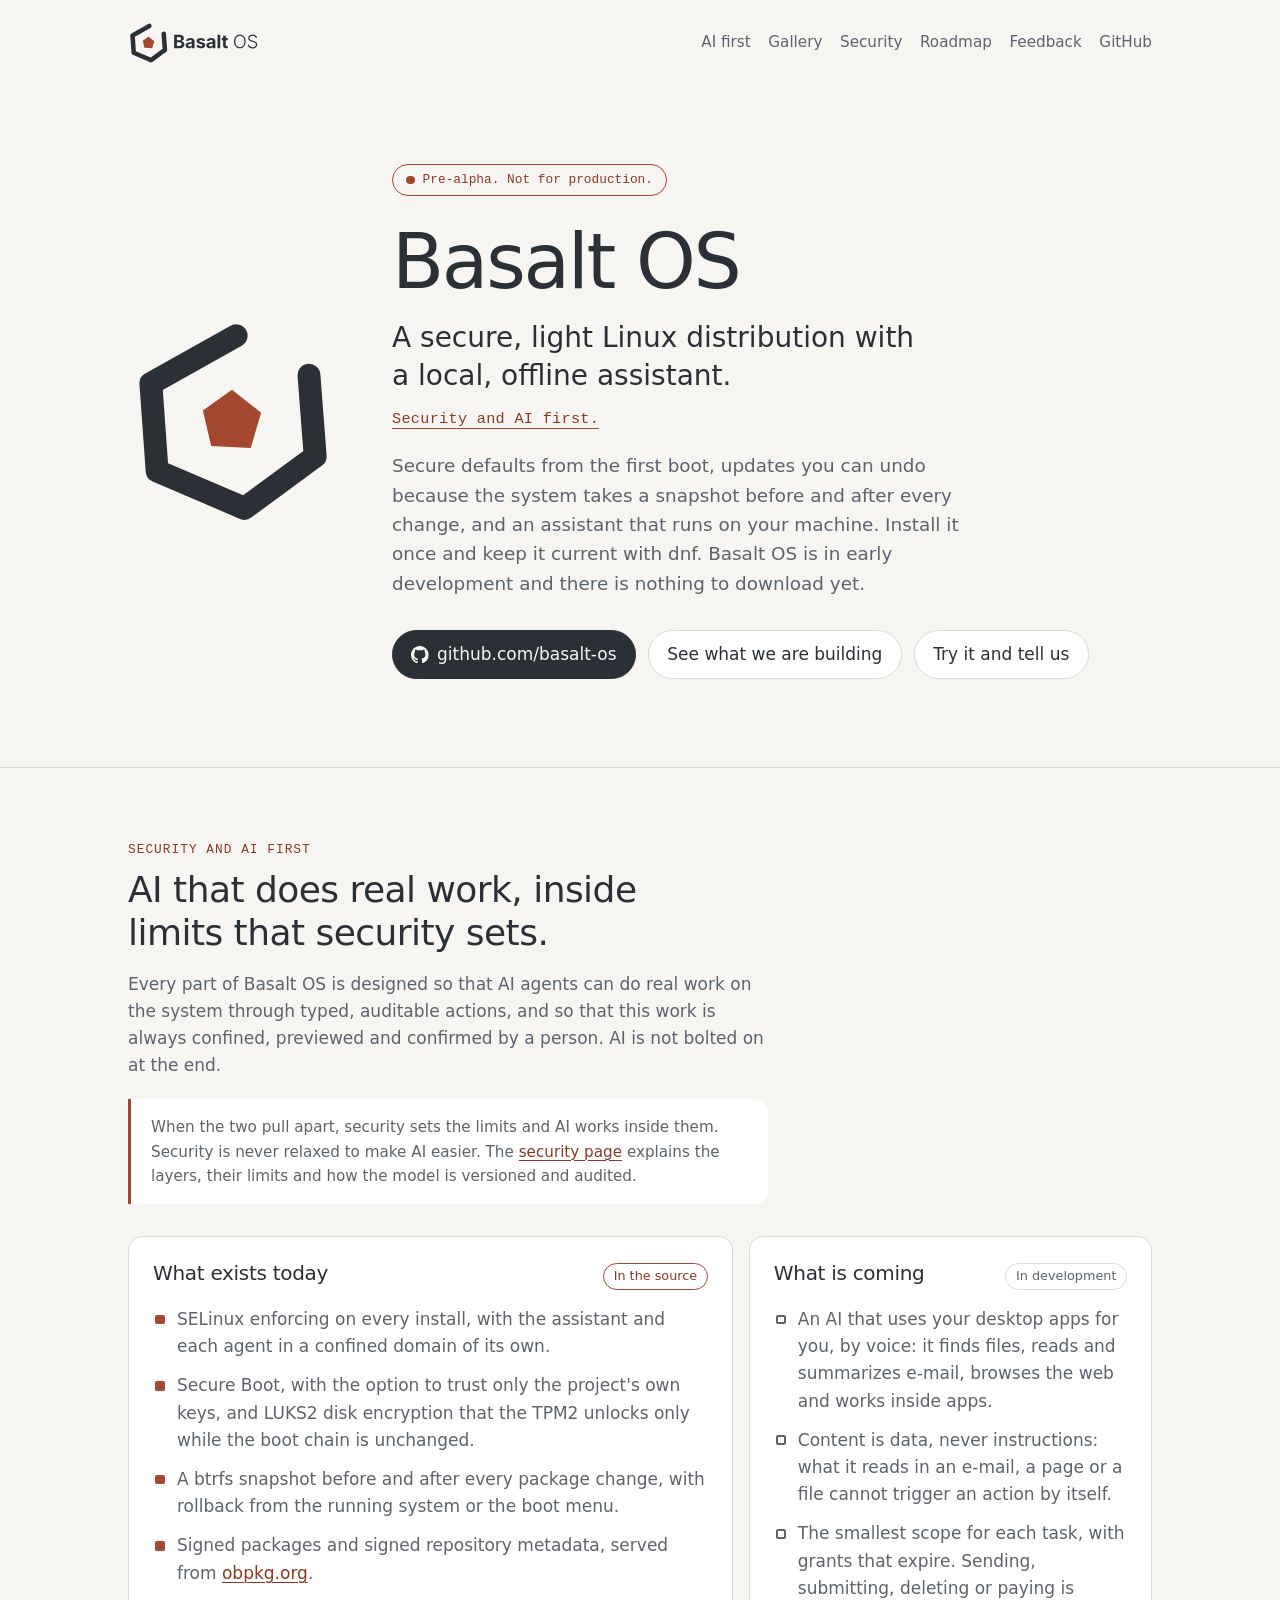
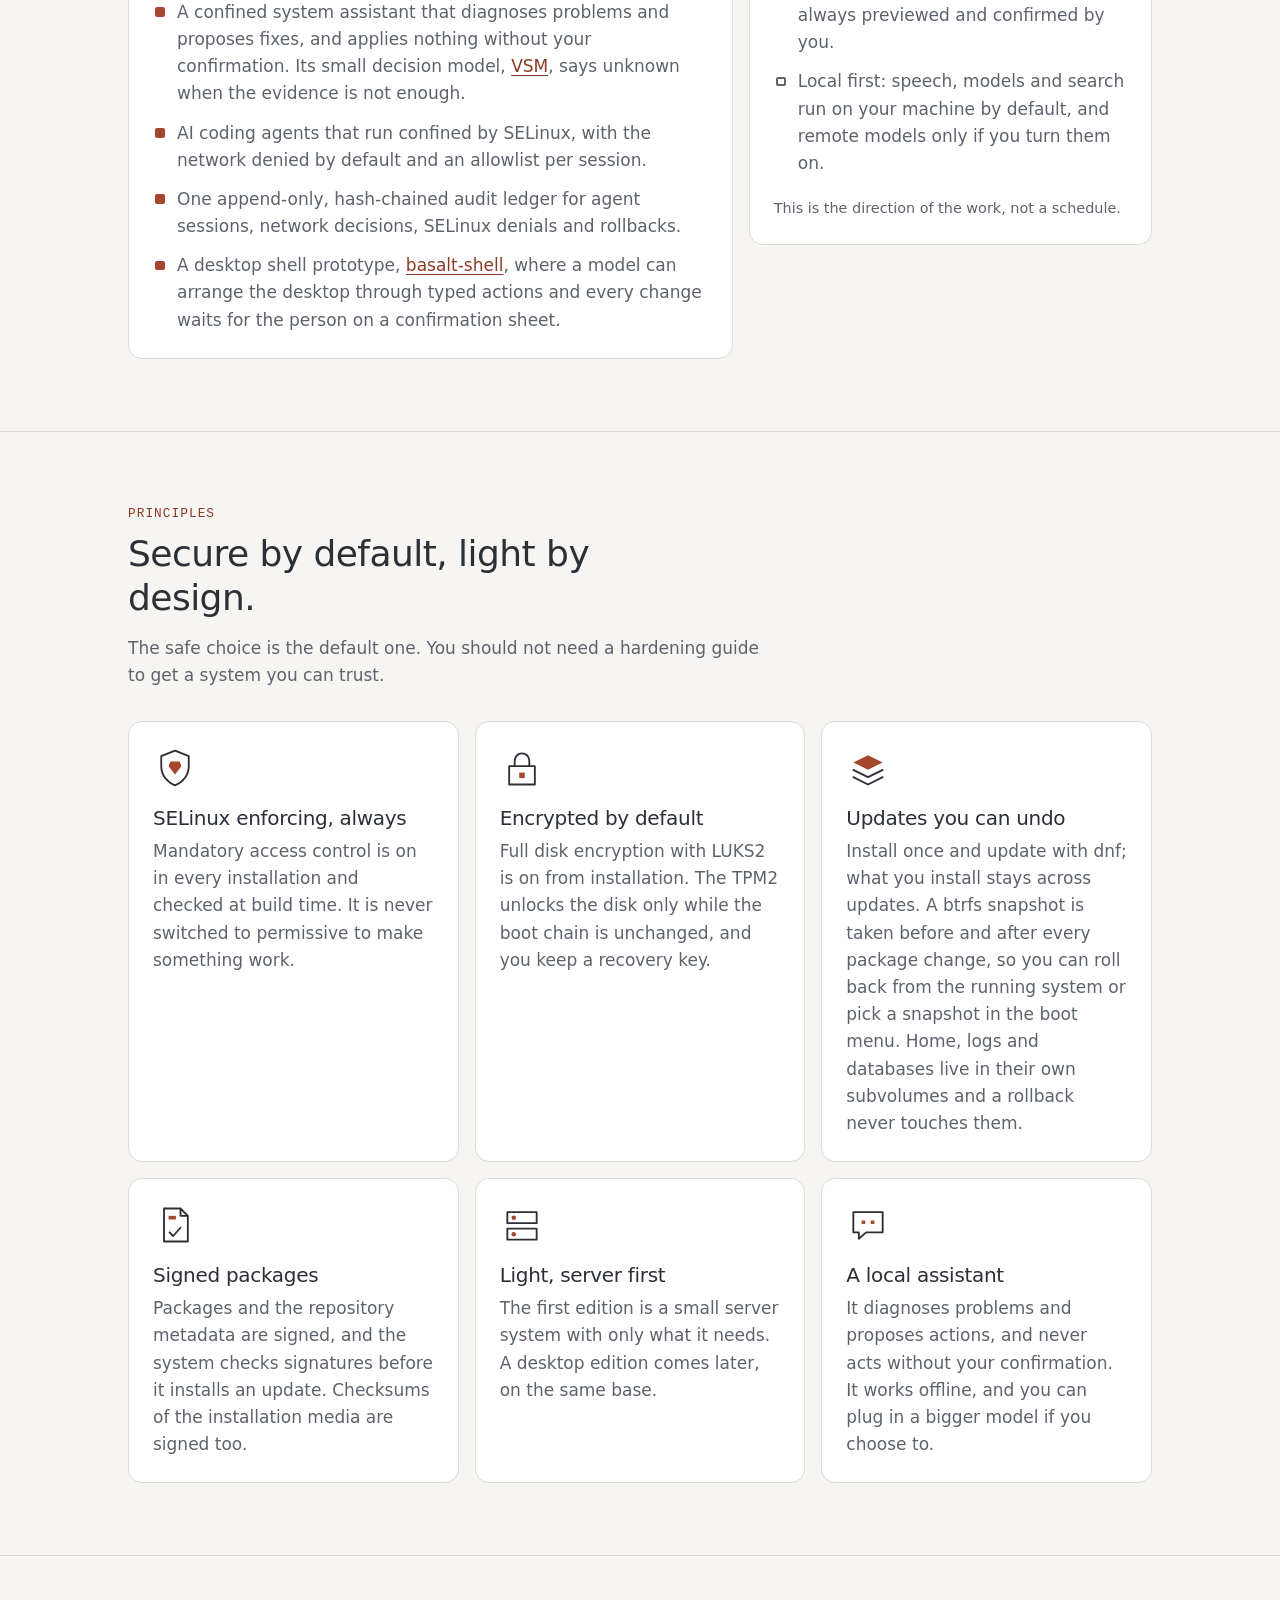
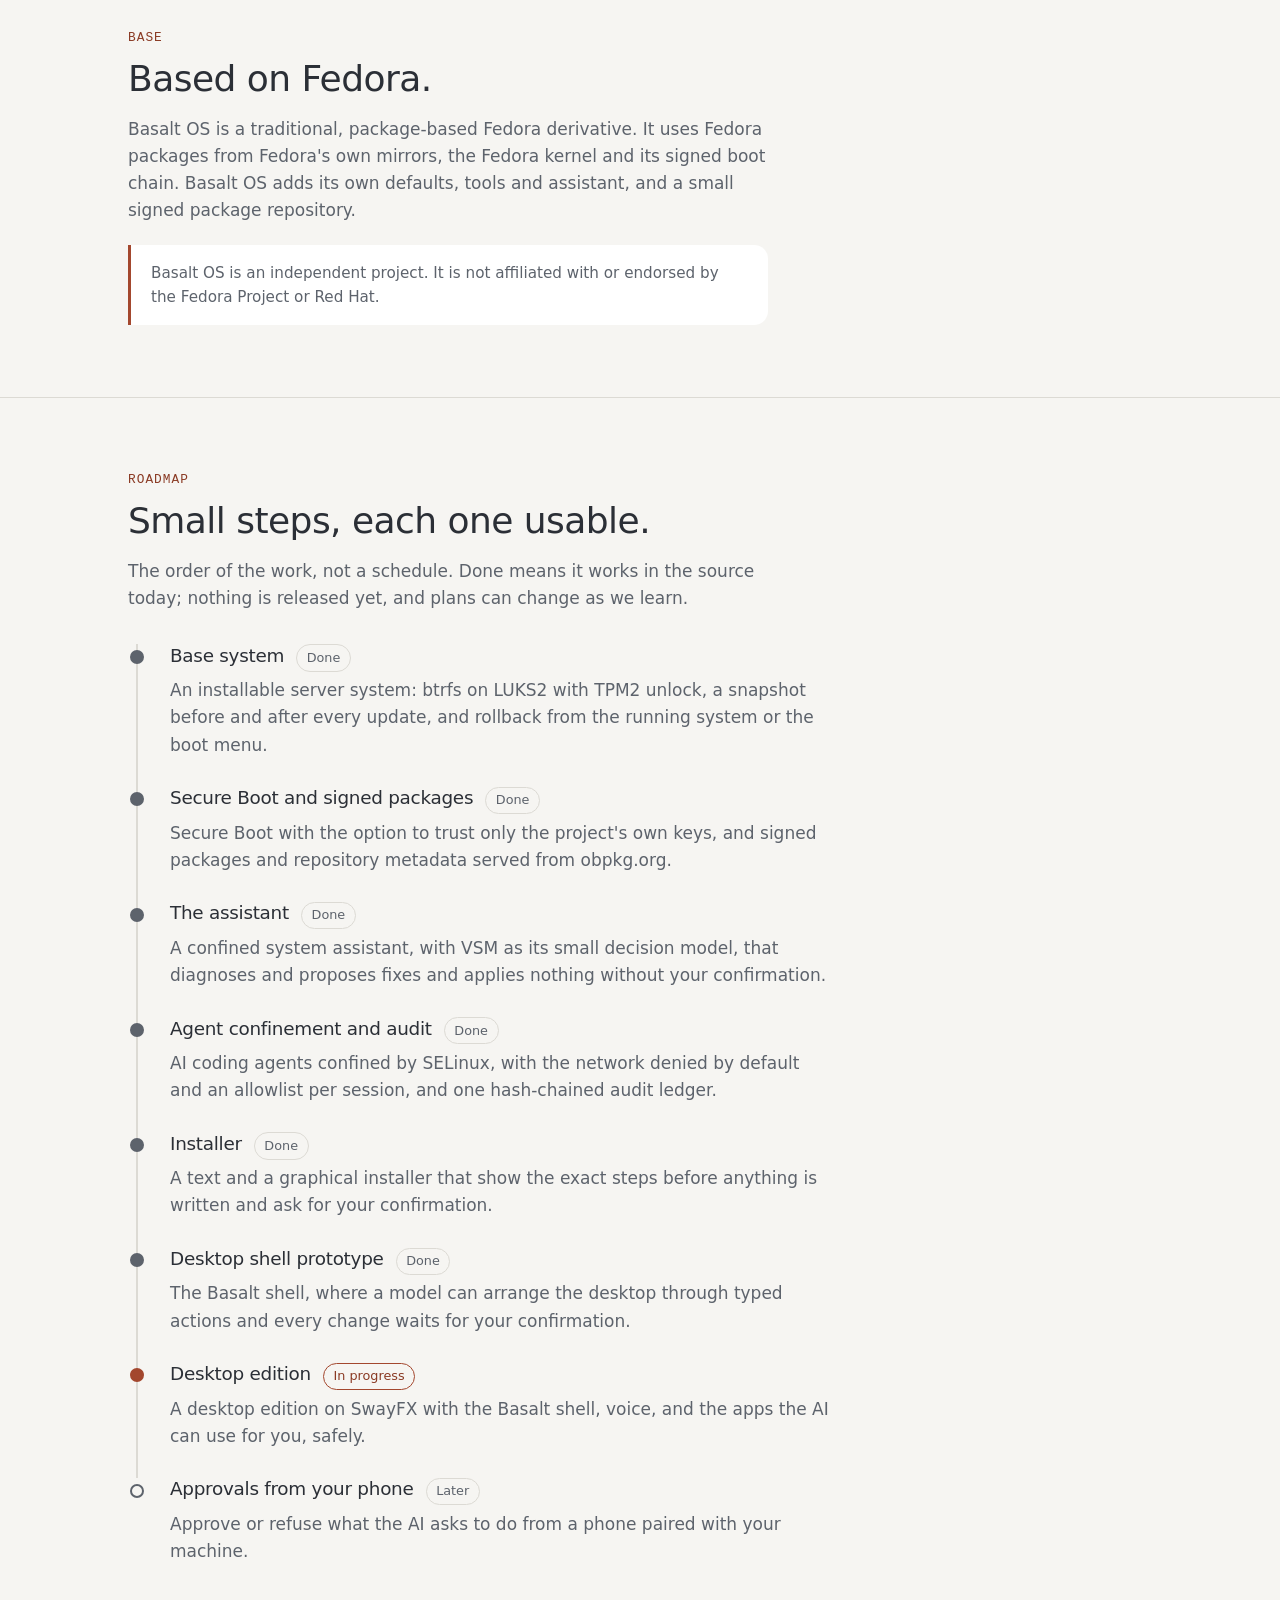
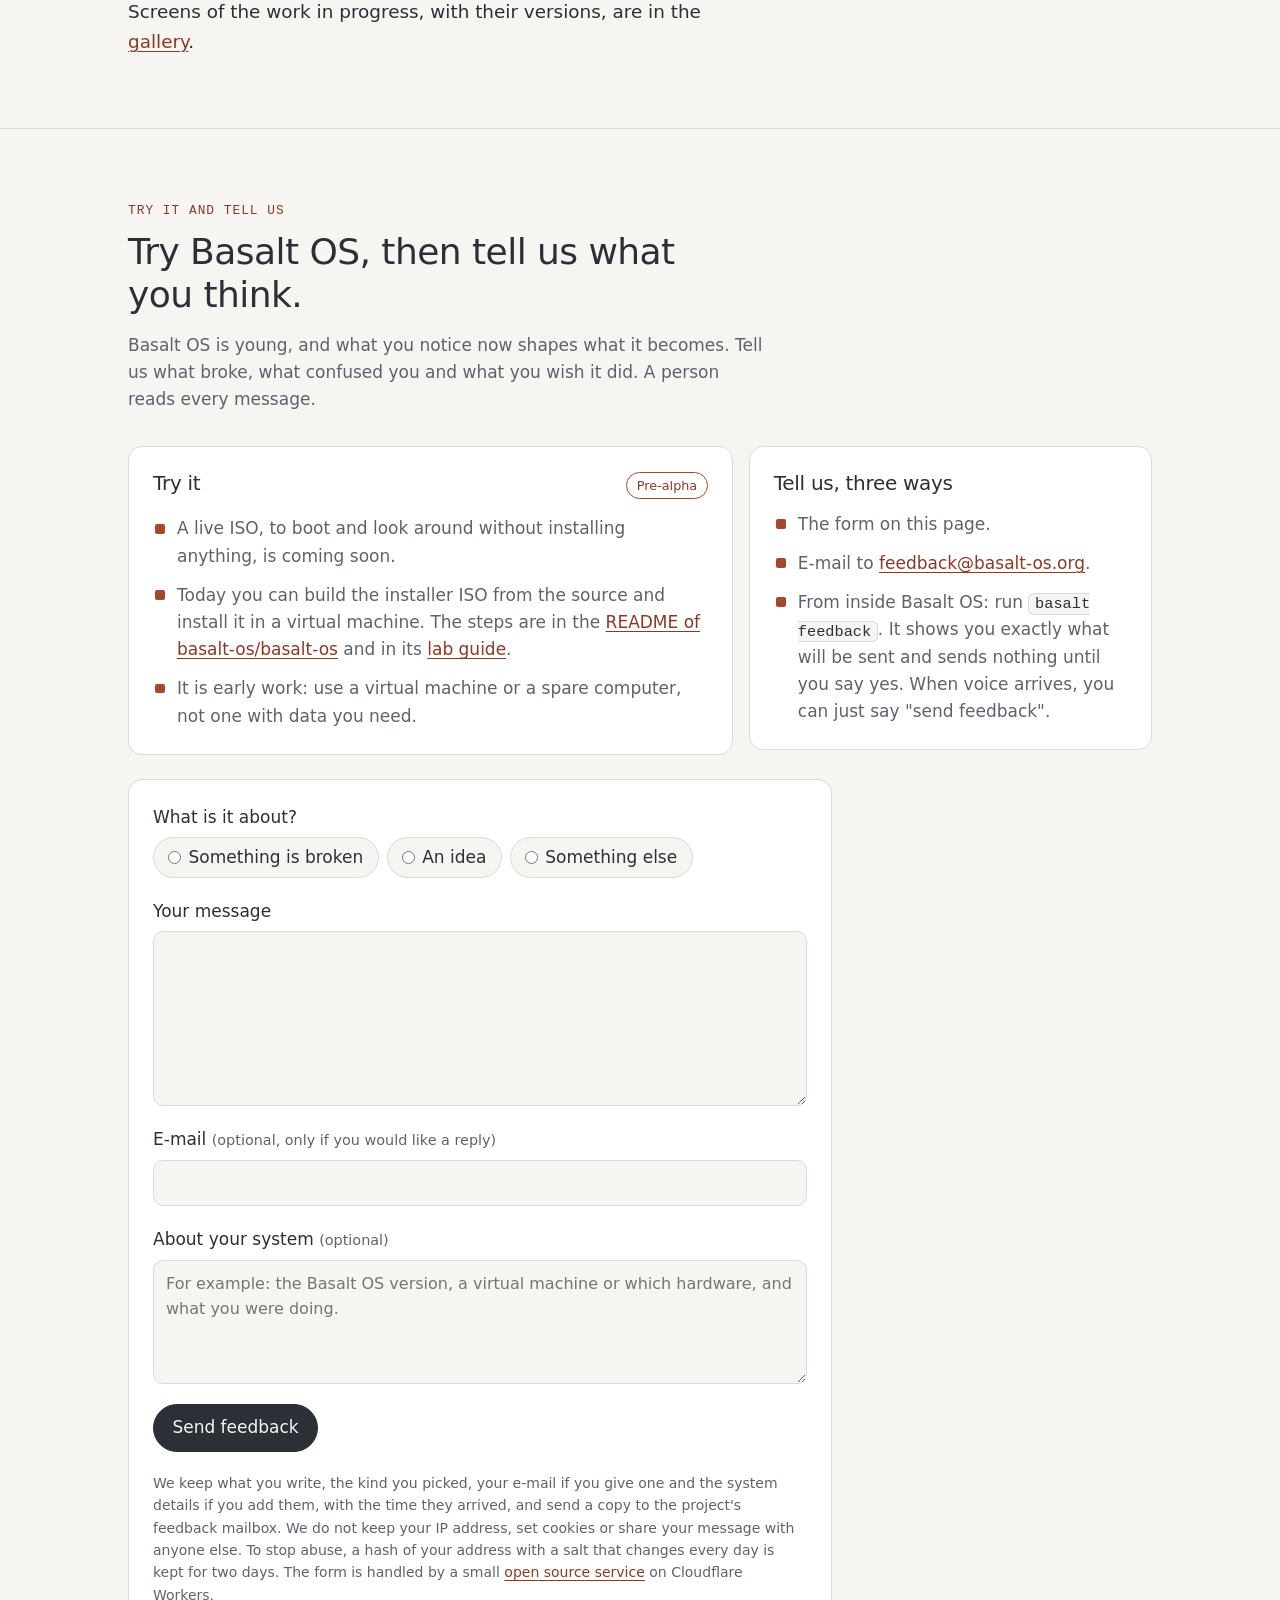
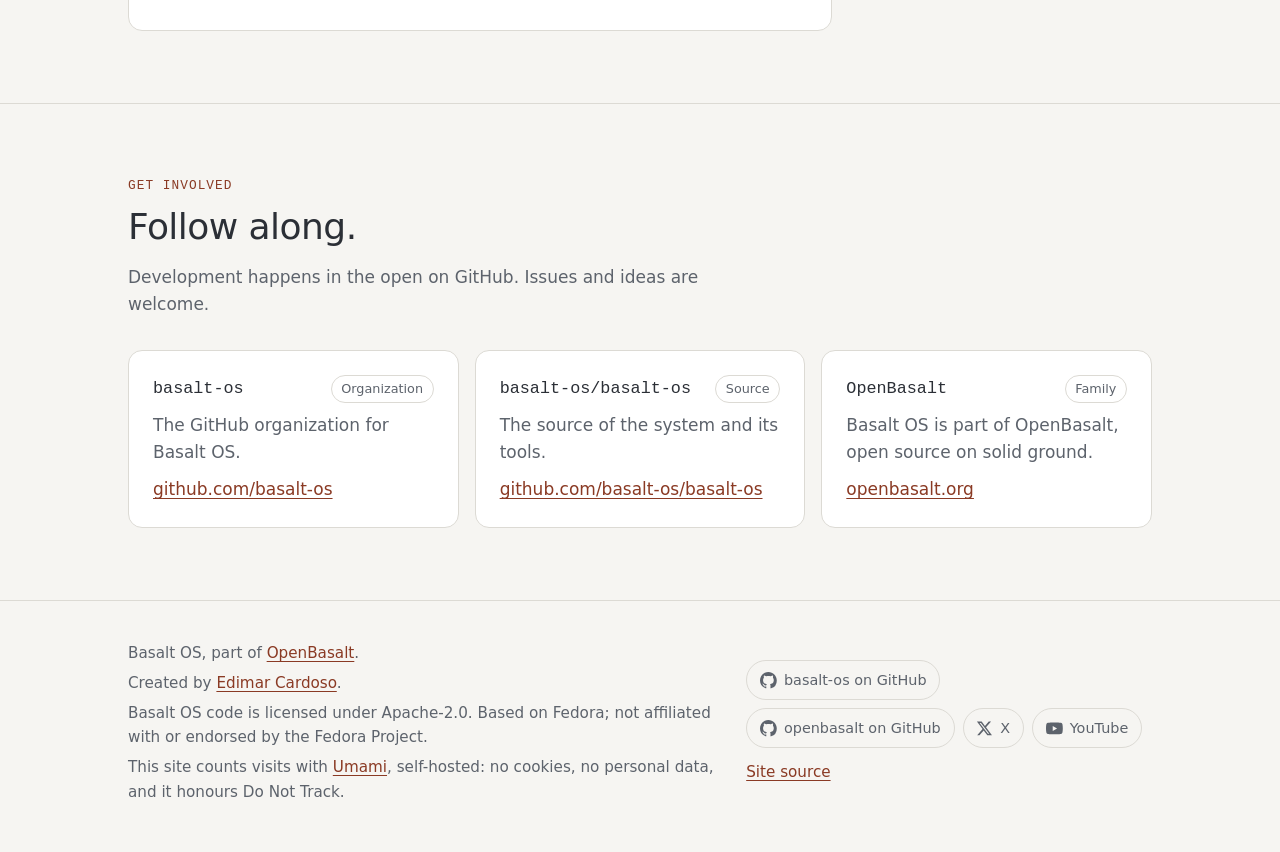
==== commit 168fa49a: "Credit the creator in the footer and JSON-LD The project now names its creator wherever it names its" ====
--- a/index.html
+++ b/index.html
@@ -18,23 +18,27 @@
 
     <meta property="og:type" content="website" />
     <meta property="og:site_name" content="Basalt OS" />
+    <meta property="og:locale" content="en_US" />
     <meta property="og:title" content="Basalt OS: a secure, light Linux distribution" />
     <meta
       property="og:description"
       content="Secure defaults, updates you can undo with automatic snapshots, and a local assistant that works offline. Based on Fedora. Pre-alpha."
     />
     <meta property="og:url" content="https://basalt-os.org/" />
-    <meta property="og:image" content="https://basalt-os.org/assets/social-preview.png" />
-    <meta property="og:image:width" content="1280" />
-    <meta property="og:image:height" content="640" />
+    <meta property="og:image" content="https://basalt-os.org/assets/og/home.png" />
+    <meta property="og:image:type" content="image/png" />
+    <meta property="og:image:width" content="1200" />
+    <meta property="og:image:height" content="630" />
     <meta property="og:image:alt" content="Basalt OS logo: an open hexagonal basalt column ring with a terra roxa core, and the line A secure, light Linux distribution with a local, offline assistant." />
     <meta name="twitter:card" content="summary_large_image" />
+    <meta name="twitter:site" content="@openbasalt" />
     <meta name="twitter:title" content="Basalt OS: a secure, light Linux distribution" />
     <meta
       name="twitter:description"
       content="Secure defaults, updates you can undo with automatic snapshots, and a local assistant that works offline. Based on Fedora. Pre-alpha."
     />
-    <meta name="twitter:image" content="https://basalt-os.org/assets/social-preview.png" />
+    <meta name="twitter:image" content="https://basalt-os.org/assets/og/home.png" />
+    <meta name="twitter:image:alt" content="Basalt OS logo: an open hexagonal basalt column ring with a terra roxa core, and the line A secure, light Linux distribution with a local, offline assistant." />
 
     <link rel="stylesheet" href="assets/site.css?v=6" />
     <!-- Umami, self-hosted. No cookies, no cross-site identifier, no personal
@@ -51,6 +55,39 @@
       data-do-not-track="true"
       data-before-send="umamiBeforeSend"
     ></script>
+    <script type="application/ld+json">
+    {
+      "@context": "https://schema.org",
+      "@type": "SoftwareApplication",
+      "name": "Basalt OS",
+      "description": "A secure, light Linux distribution based on Fedora, built security and AI first, with encryption on by default, snapshots and rollback around every update, and a local assistant that works offline.",
+      "url": "https://basalt-os.org/",
+      "applicationCategory": "Operating system",
+      "operatingSystem": "Linux, based on Fedora",
+      "creativeWorkStatus": "Pre-alpha",
+      "license": "https://www.apache.org/licenses/LICENSE-2.0",
+      "image": "https://basalt-os.org/assets/og/home.png",
+      "screenshot": "https://basalt-os.org/assets/gallery/login-1600.webp",
+      "sameAs": [
+        "https://github.com/basalt-os/basalt-os"
+      ],
+      "author": {
+        "@type": "Organization",
+        "name": "OpenBasalt",
+        "url": "https://openbasalt.org/",
+        "founder": {
+          "@type": "Person",
+          "name": "Edimar Cardoso",
+          "url": "https://edimar-cardoso.me/en"
+        }
+      },
+      "publisher": {
+        "@type": "Organization",
+        "name": "OpenBasalt",
+        "url": "https://openbasalt.org/"
+      }
+    }
+    </script>
   </head>
   <body>
     <a class="skip" href="#main">Skip to content</a>
@@ -445,6 +482,7 @@
       <div class="wrap">
         <div class="footer-text">
           <p>Basalt OS, part of <a href="https://openbasalt.org">OpenBasalt</a>.</p>
+          <p>Created by <a href="https://edimar-cardoso.me/en" rel="me noopener">Edimar Cardoso</a>.</p>
           <p>Basalt OS code is licensed under Apache-2.0. Based on Fedora; not affiliated with or endorsed by the Fedora Project.</p>
           <p>This site counts visits with <a href="https://umami.is">Umami</a>, self-hosted: no cookies, no personal data, and it honours Do Not Track.</p>
         </div>
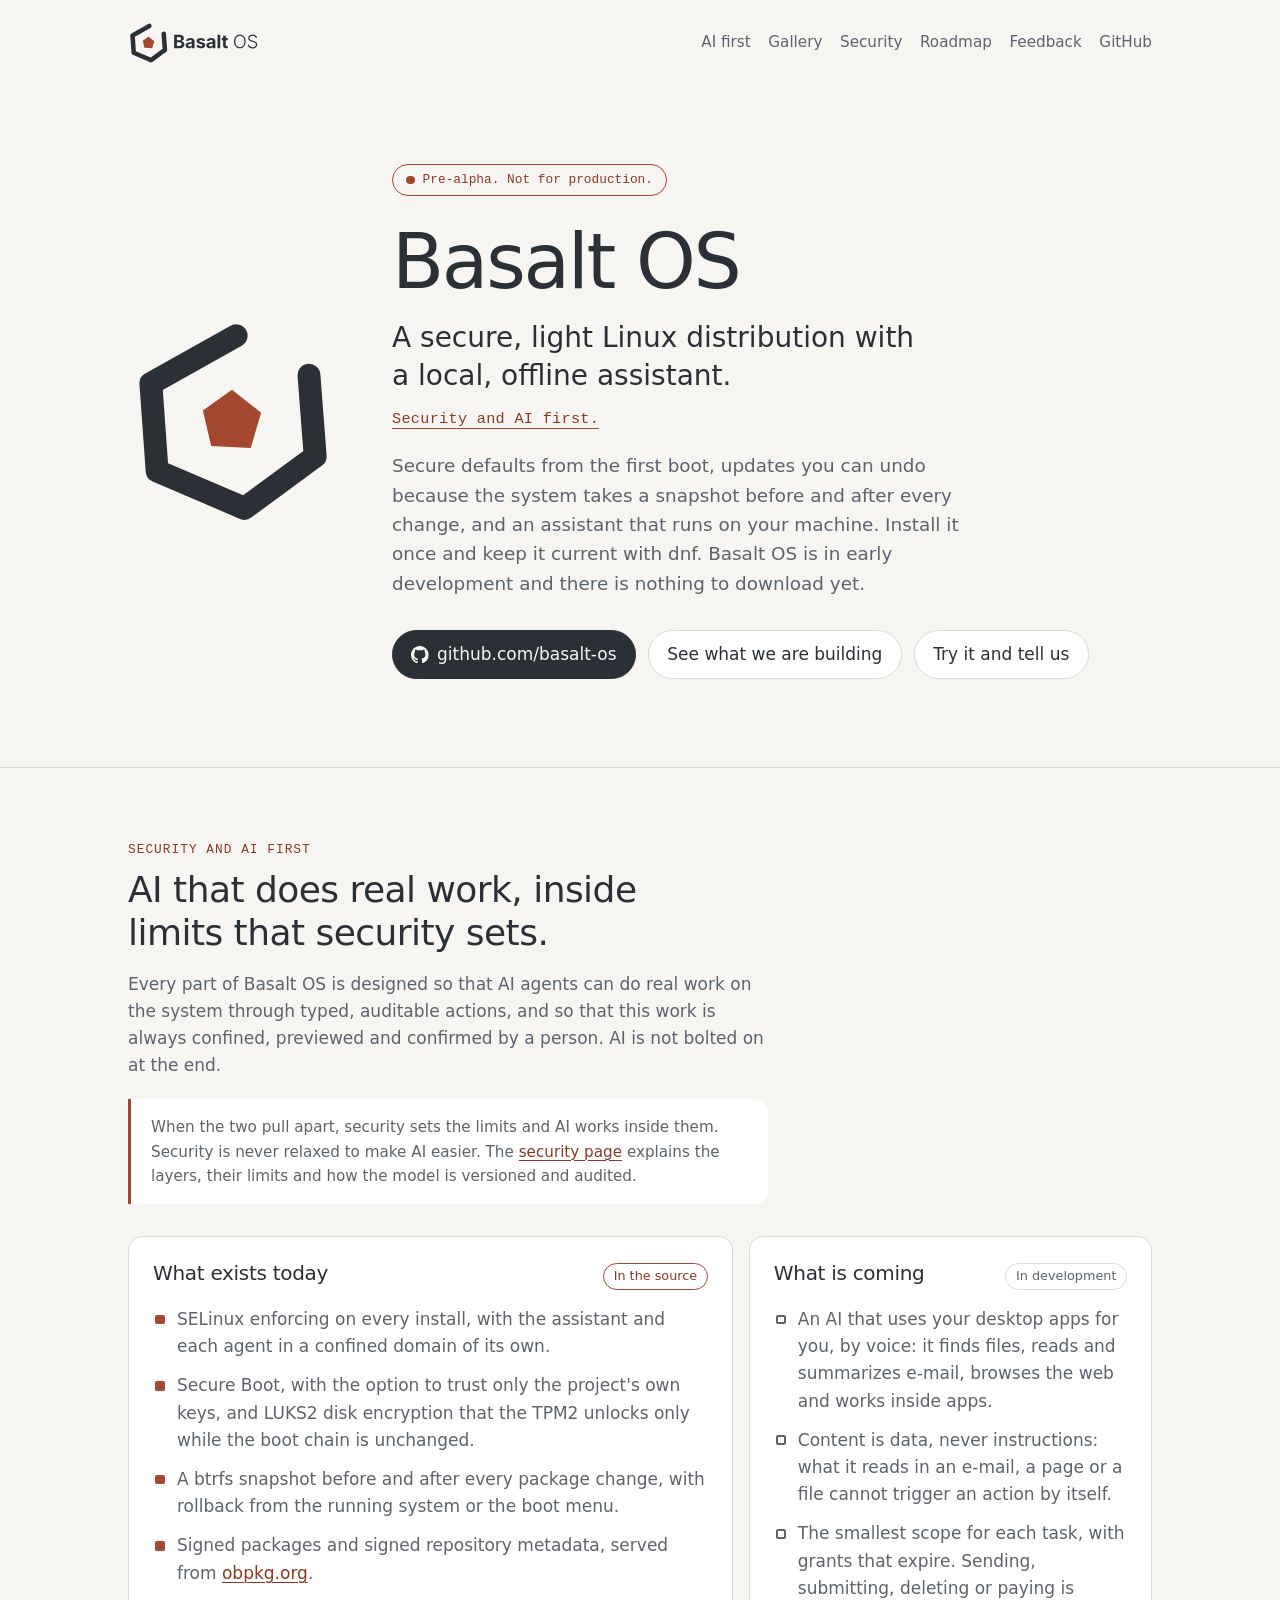
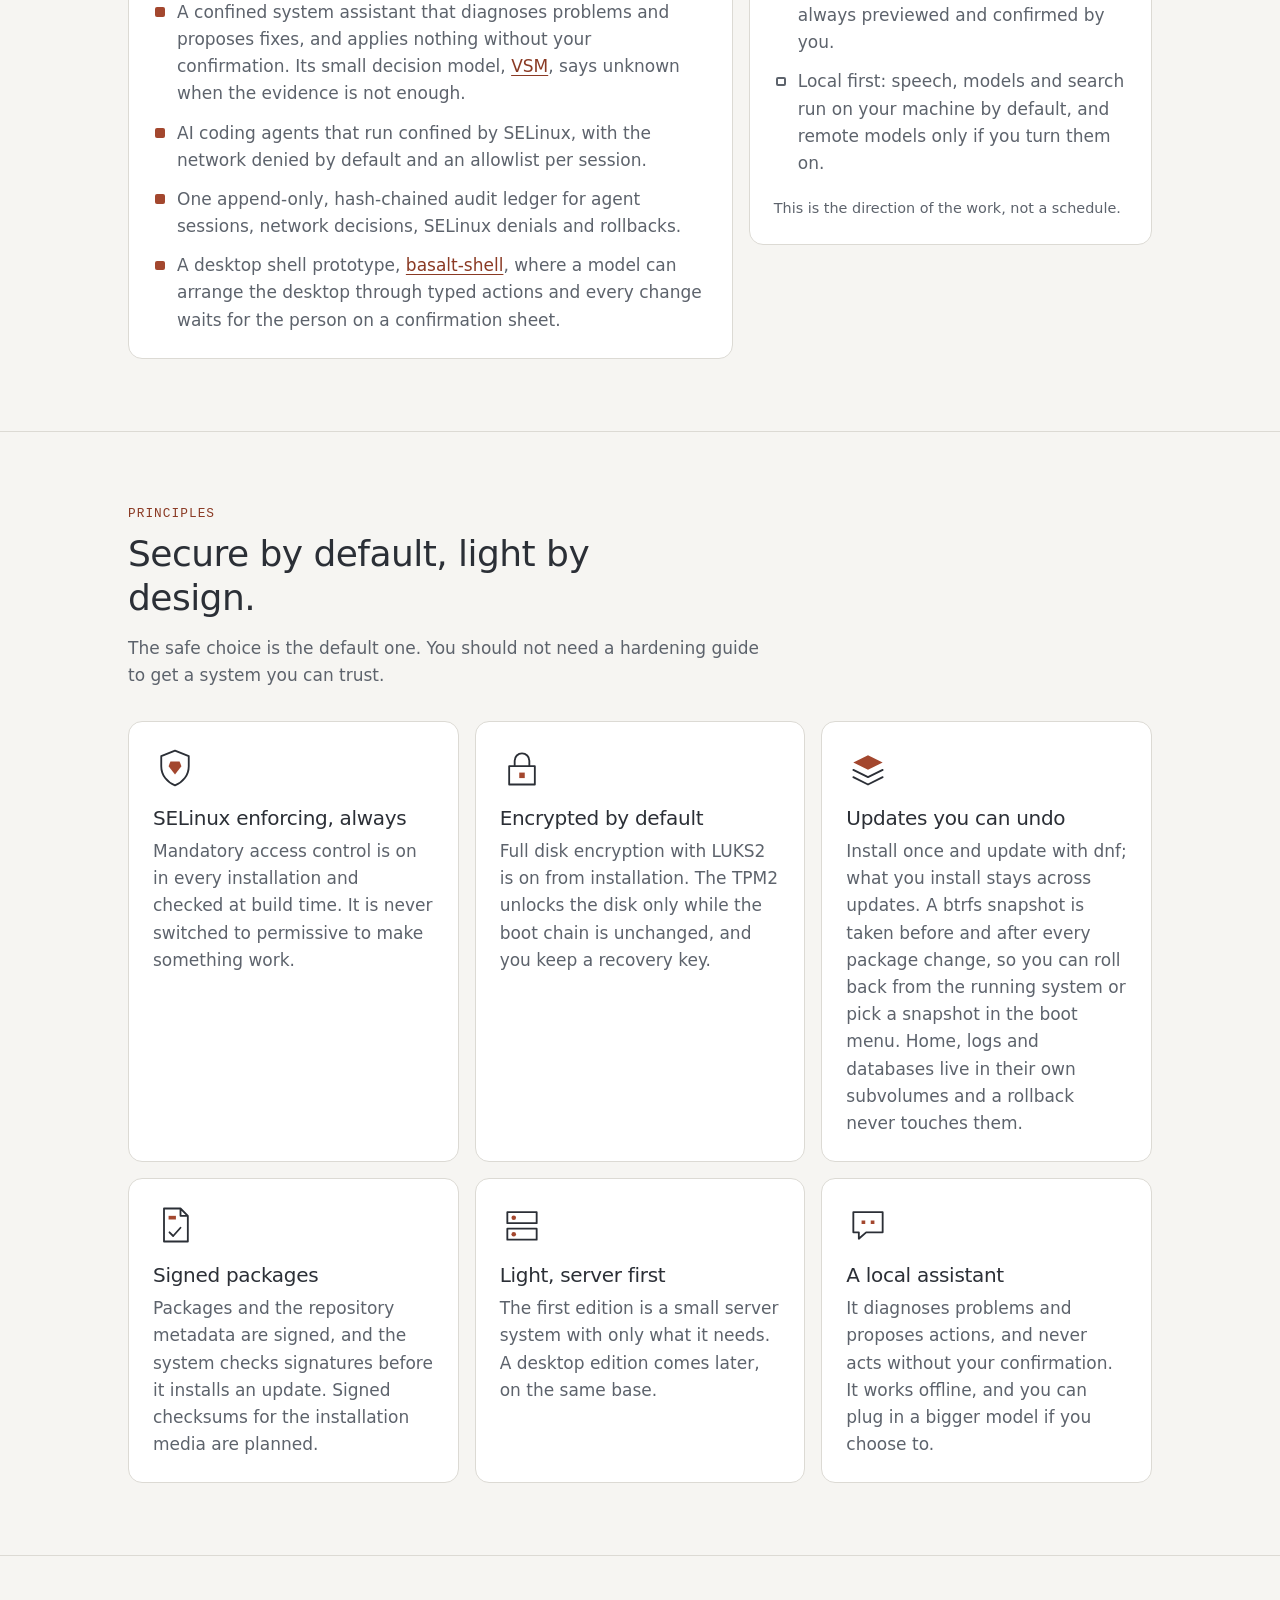
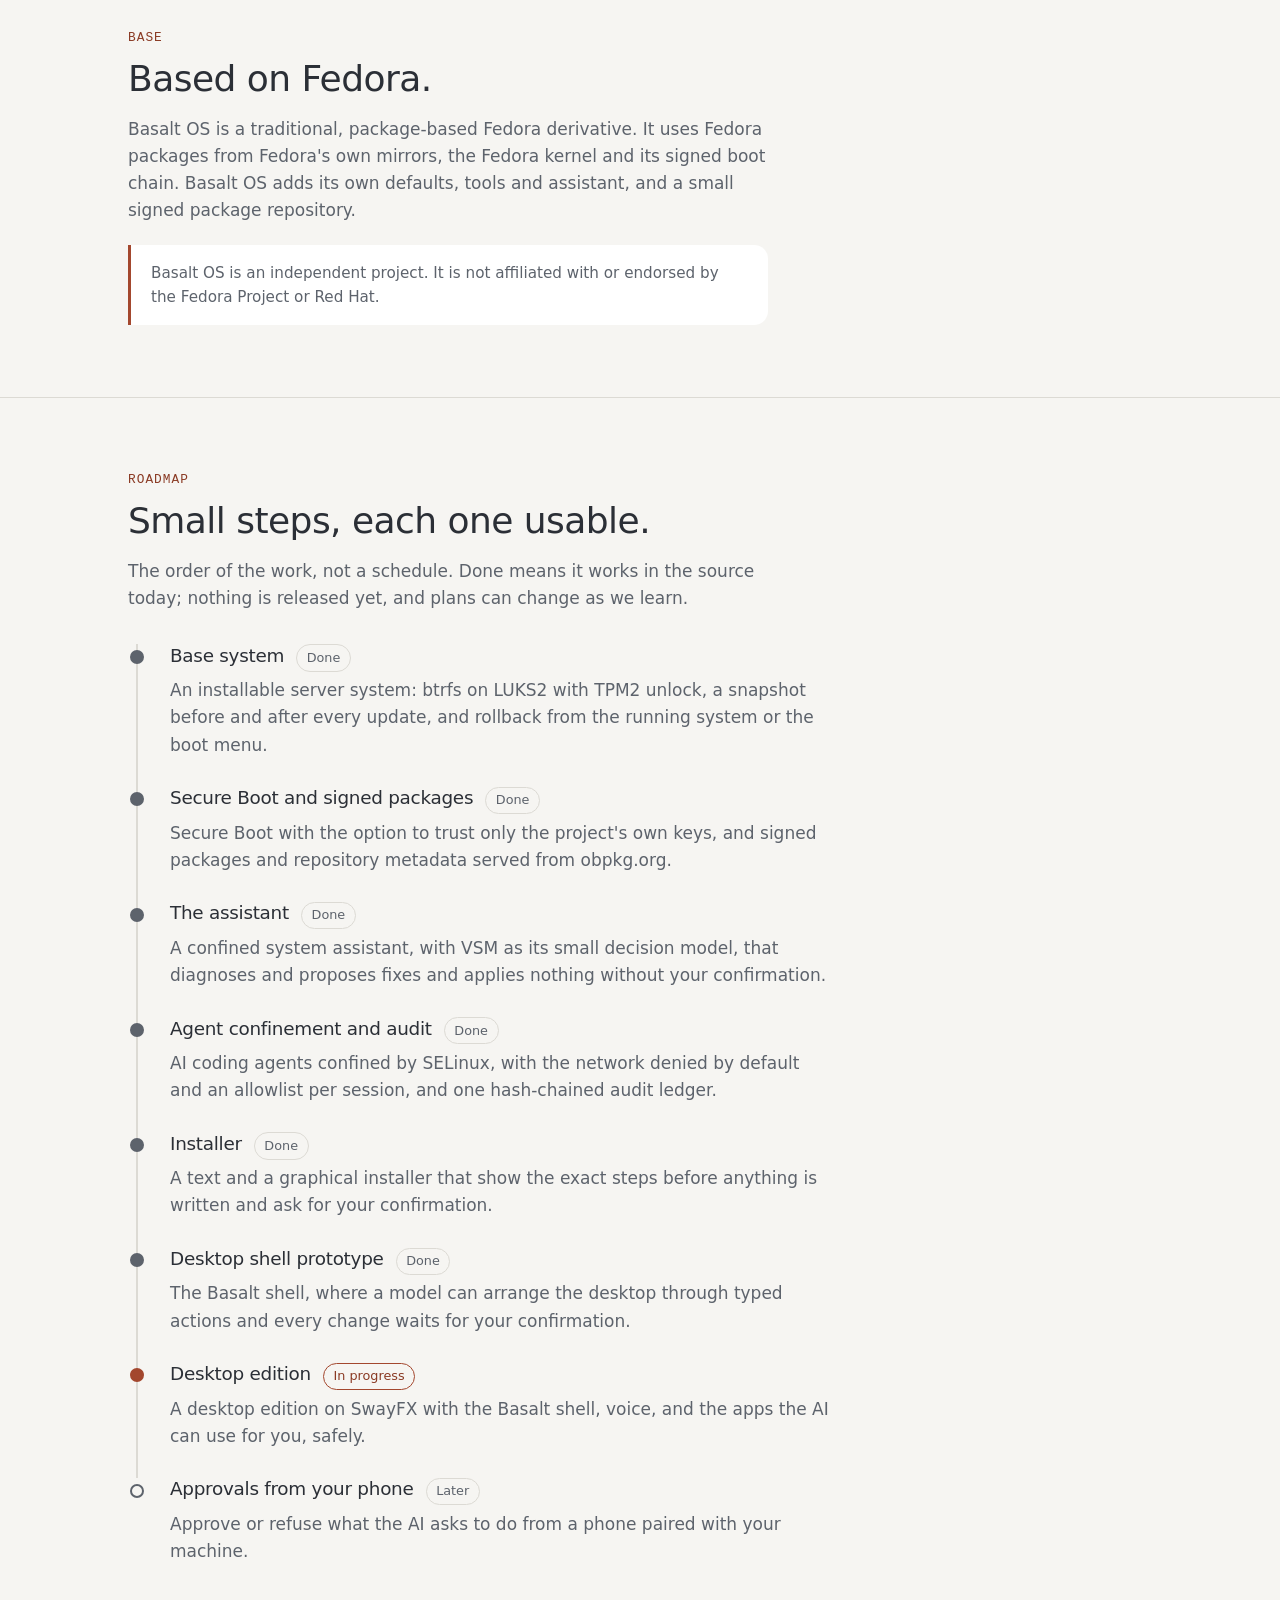
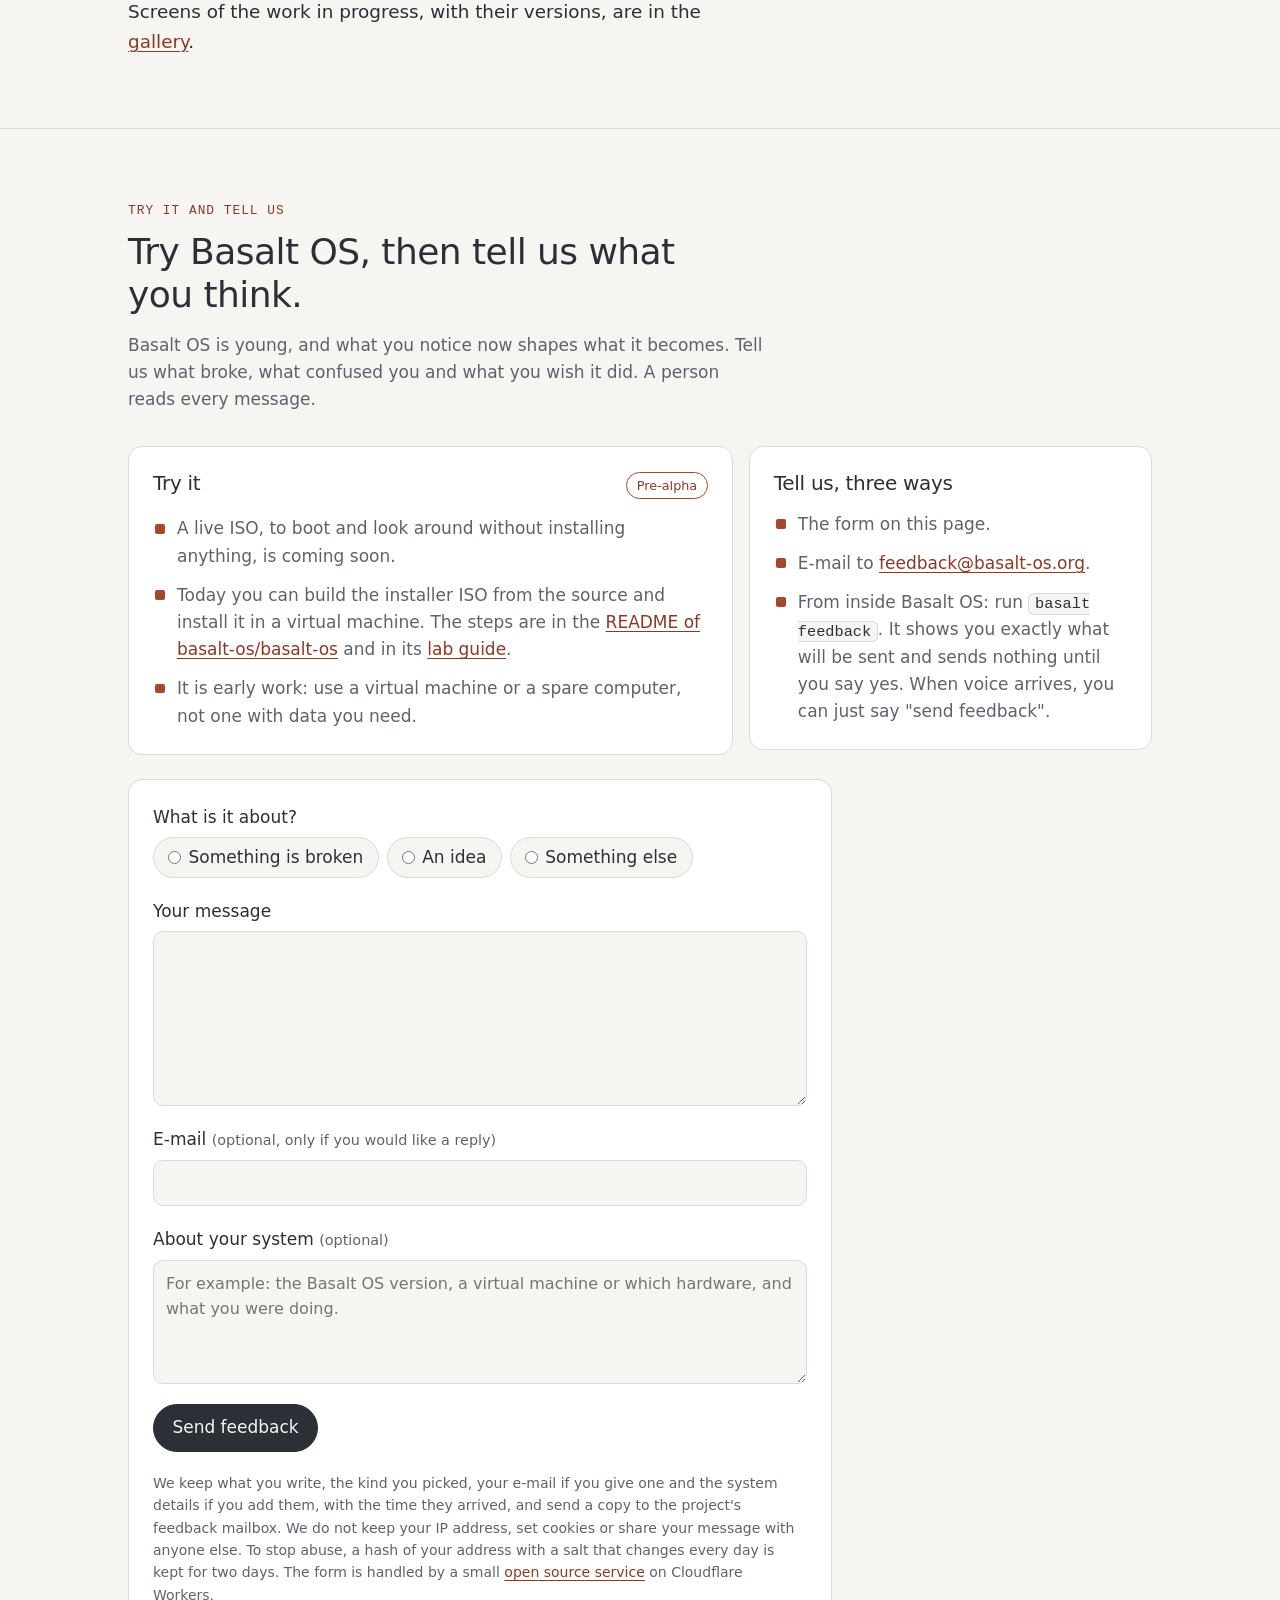
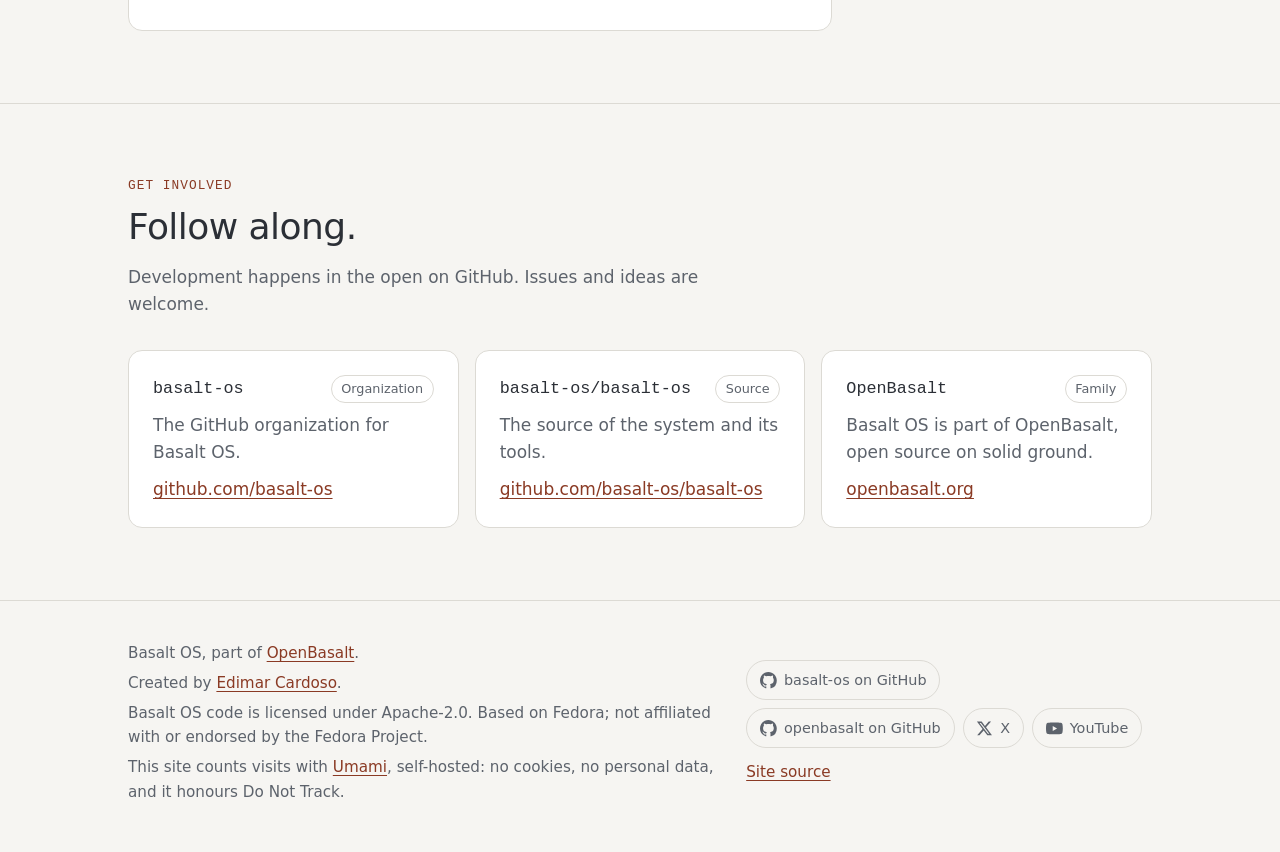
==== commit 9a3d45be: "Content refresh: security counts, gate, media checksums, installability Checked every page against b" ====
--- a/index.html
+++ b/index.html
@@ -239,7 +239,7 @@
               <h3>Signed packages</h3>
               <p>
                 Packages and the repository metadata are signed, and the system checks signatures
-                before it installs an update. Checksums of the installation media are signed too.
+                before it installs an update. Signed checksums for the installation media are planned.
               </p>
             </li>
             <li class="principle">
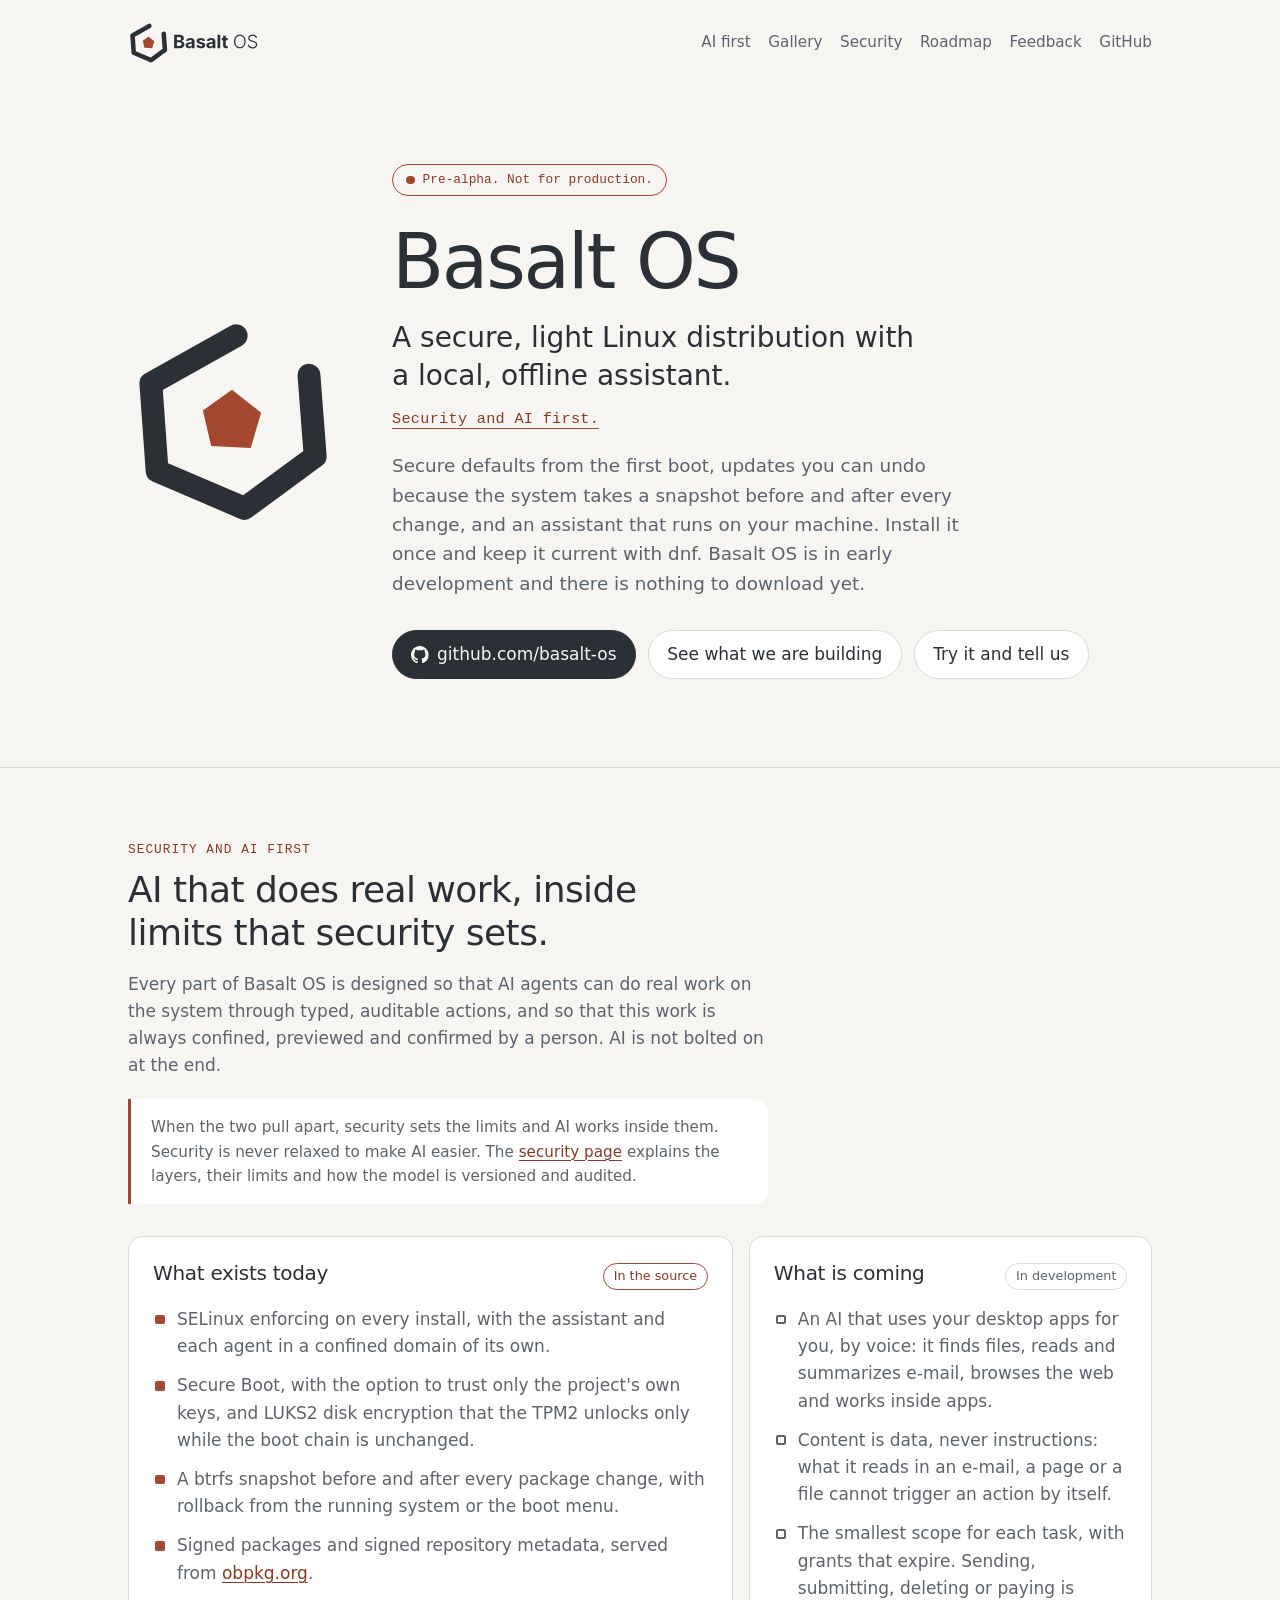
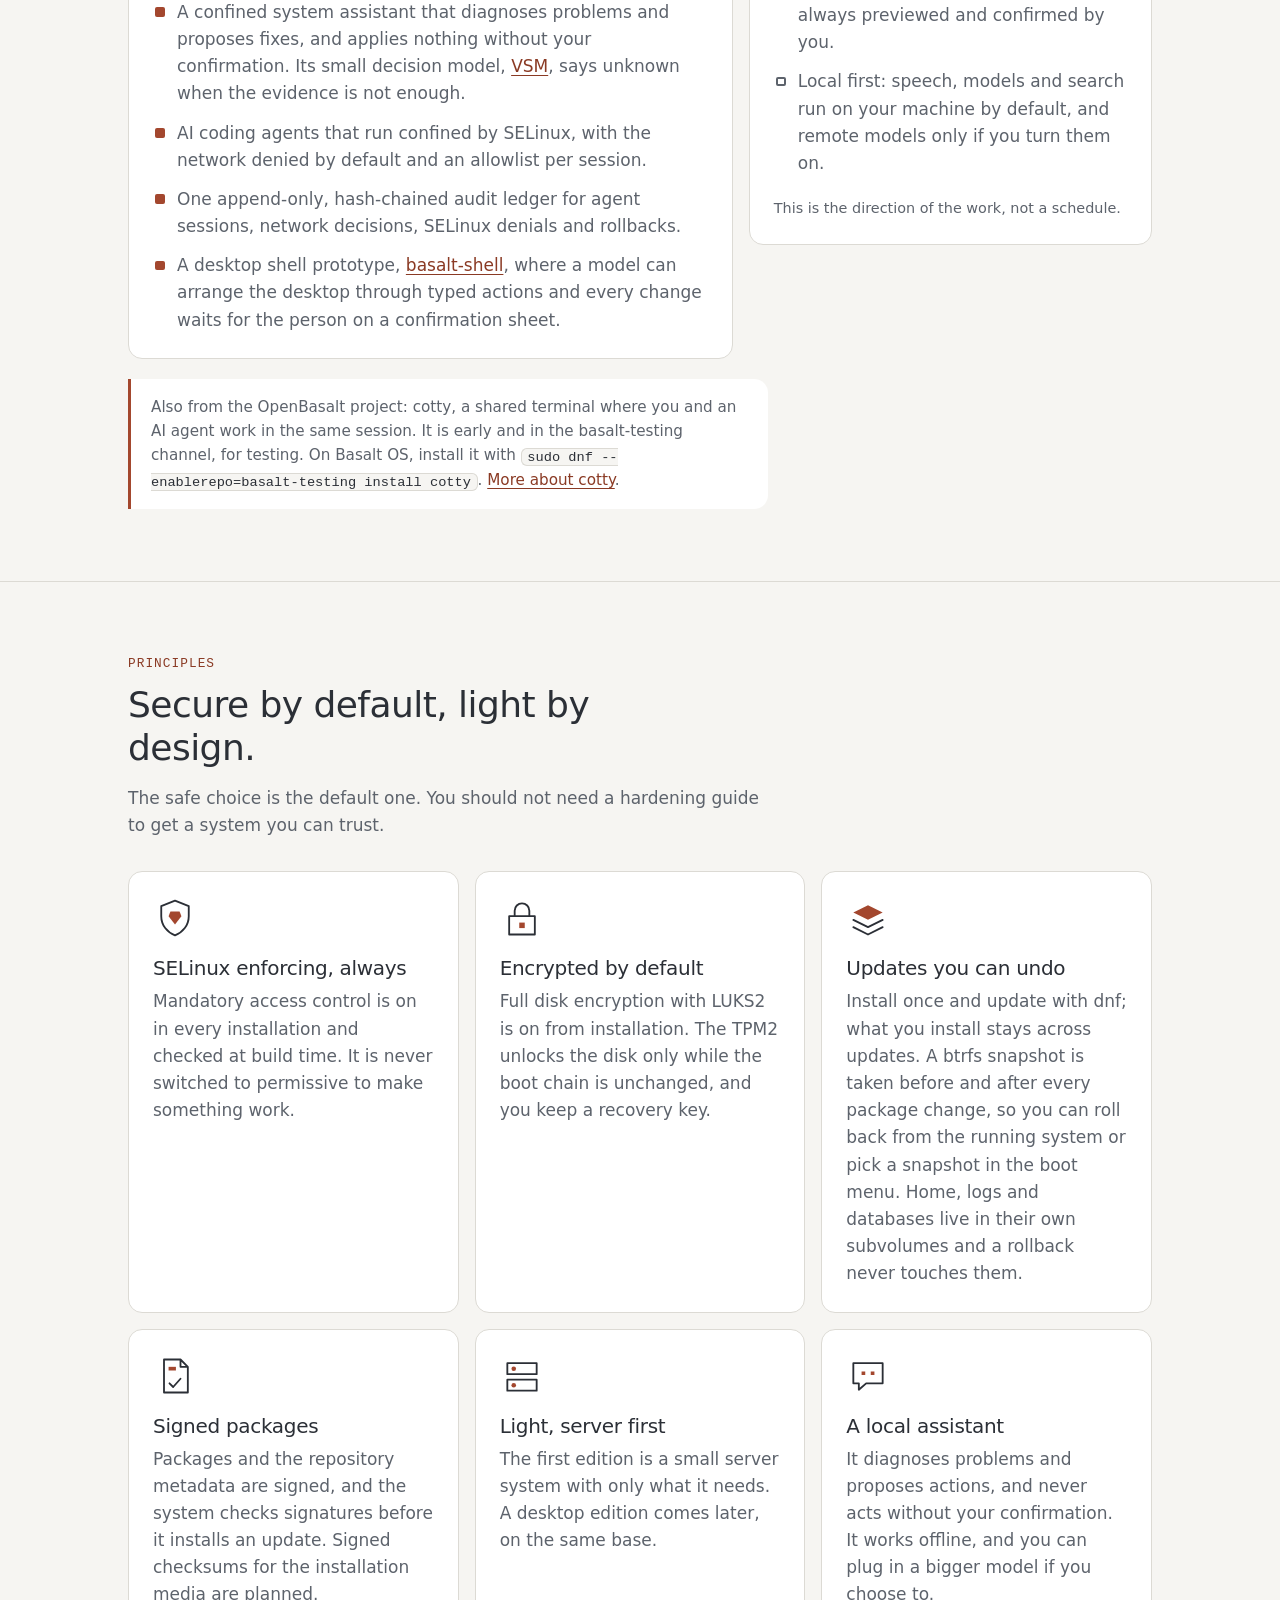
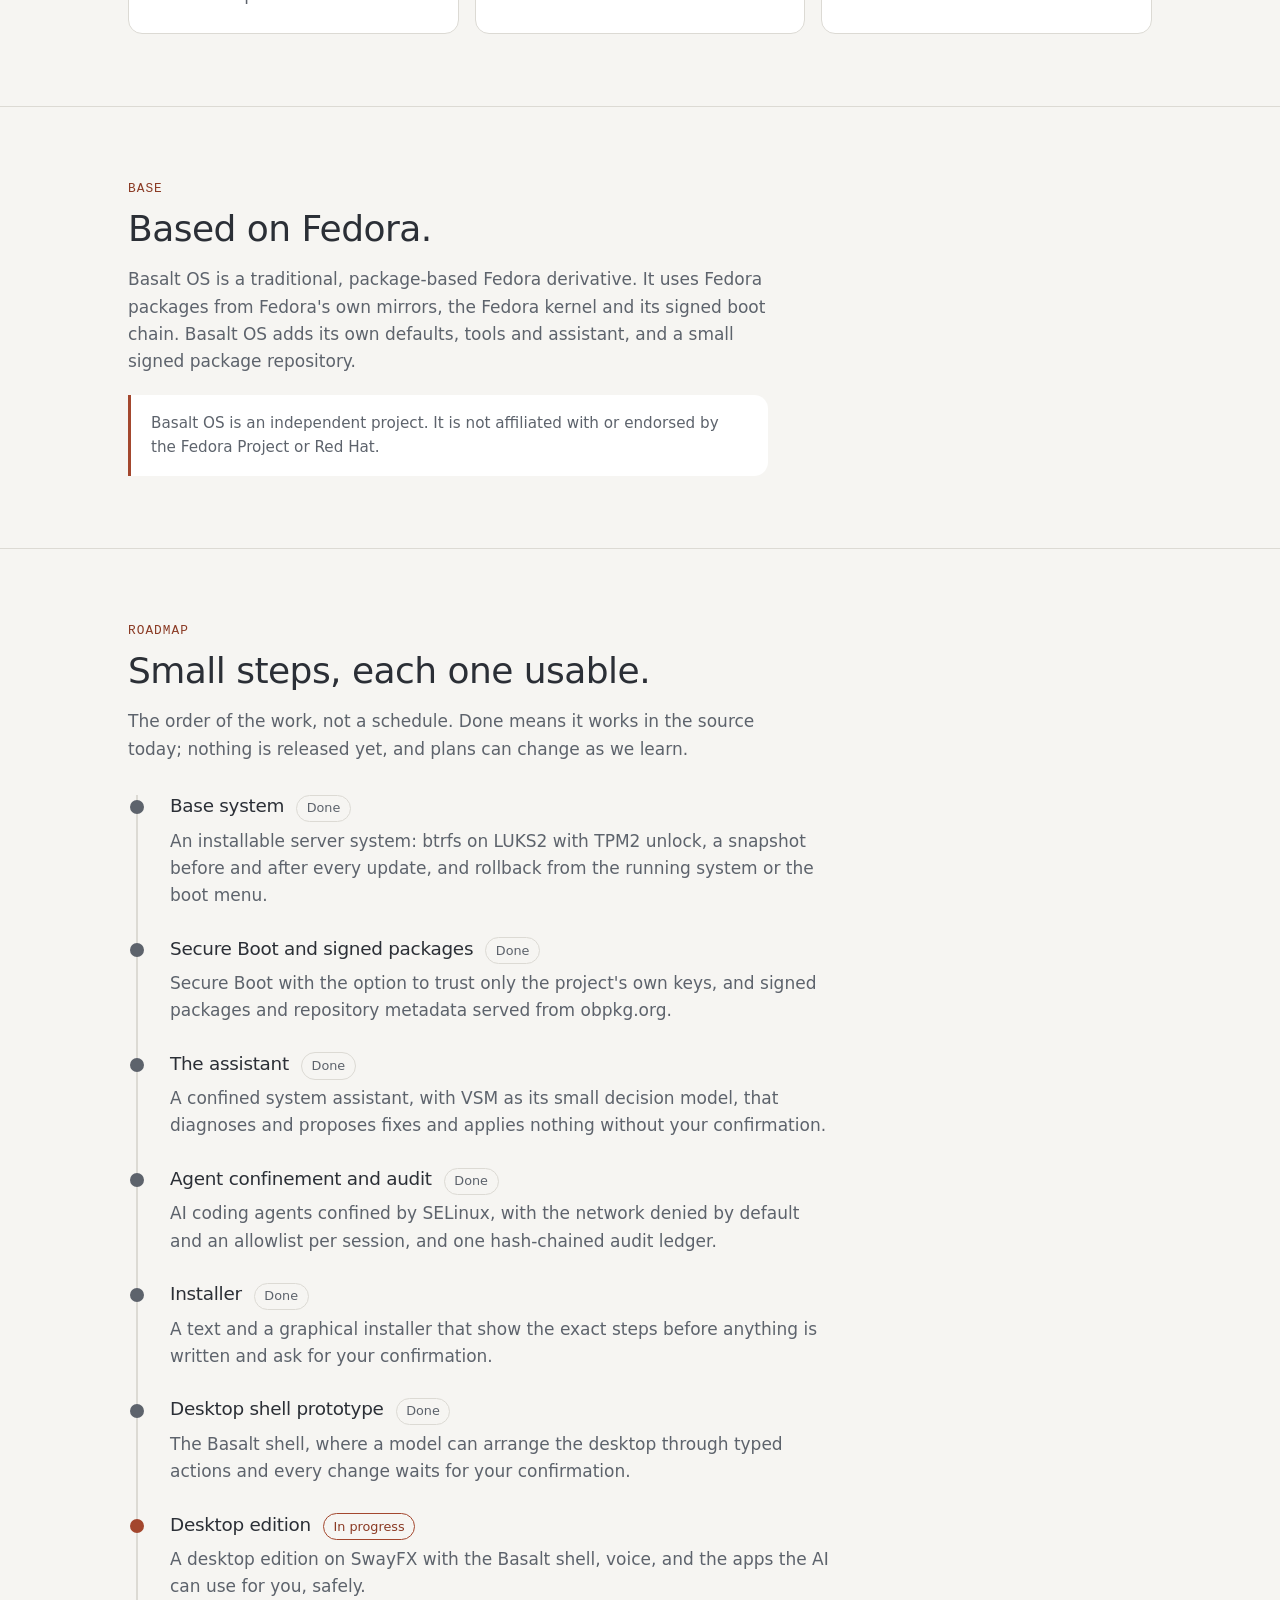
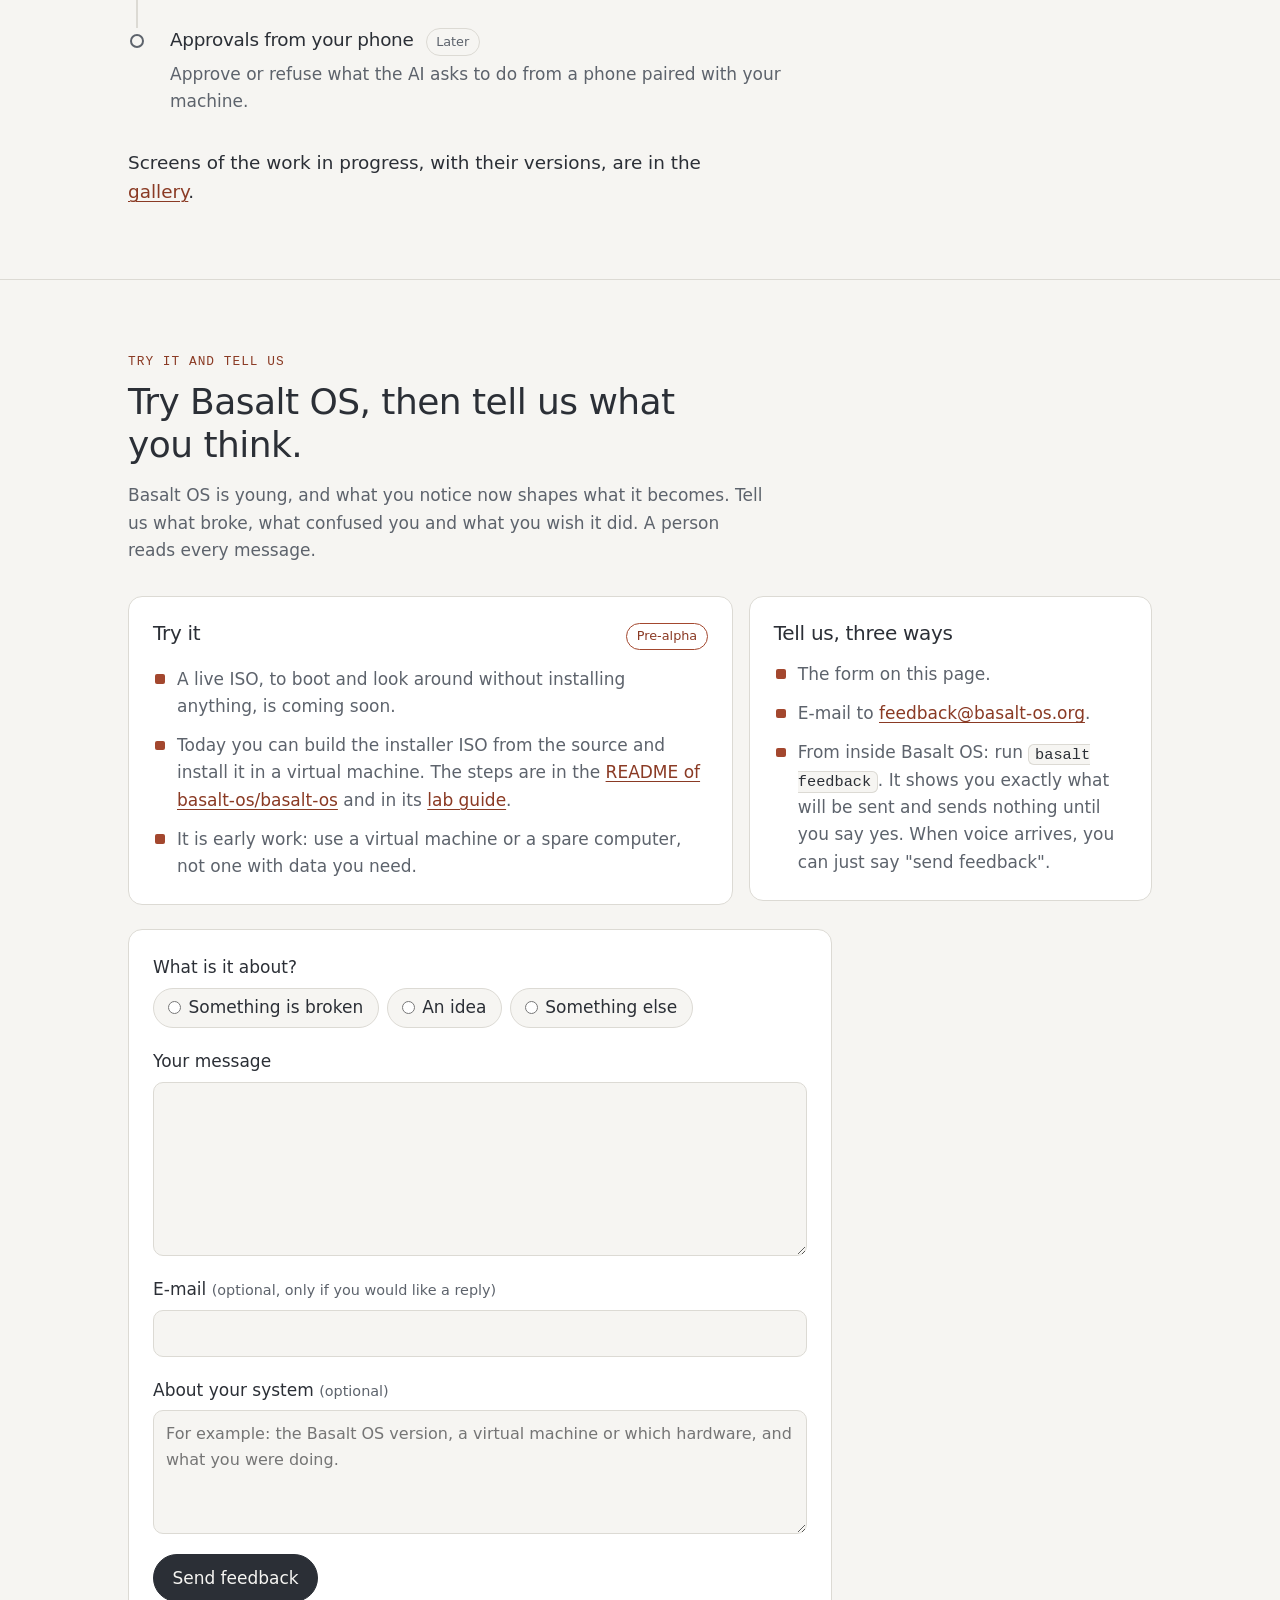
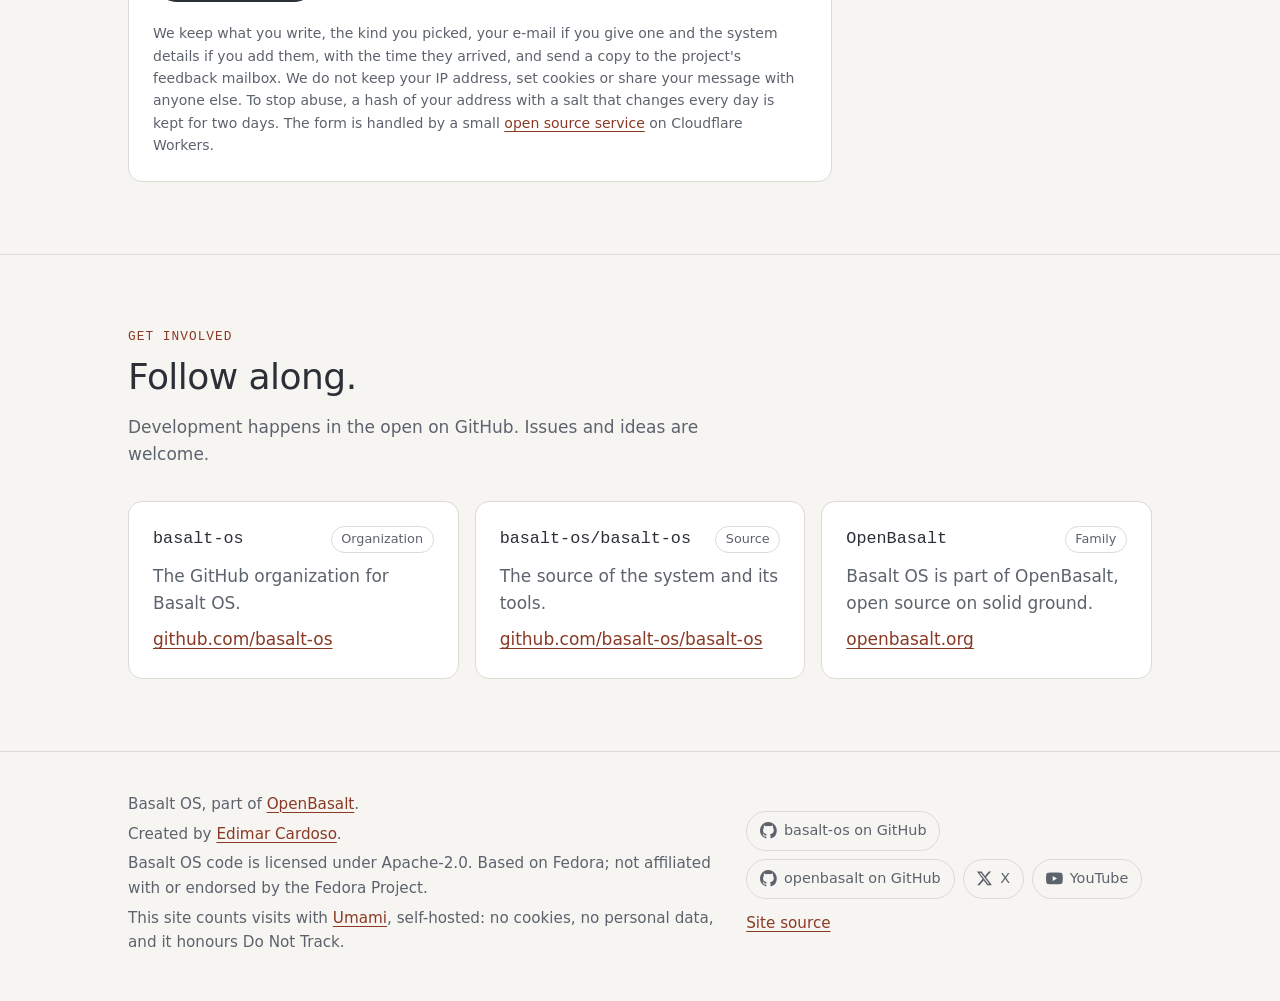
==== commit efe5a5ab: "Home: short mention of cotty, linking its page on openbasalt.org cotty went live today in the basalt" ====
--- a/index.html
+++ b/index.html
@@ -184,6 +184,12 @@
               <p class="col-note">This is the direction of the work, not a schedule.</p>
             </div>
           </div>
+          <p id="cotty" class="note">
+            Also from the OpenBasalt project: cotty, a shared terminal where you and an AI agent work
+            in the same session. It is early and in the basalt-testing channel, for testing. On
+            Basalt OS, install it with <code>sudo dnf --enablerepo=basalt-testing install cotty</code>.
+            <a href="https://openbasalt.org/projects/cotty/">More about cotty</a>.
+          </p>
         </div>
       </section>
 
